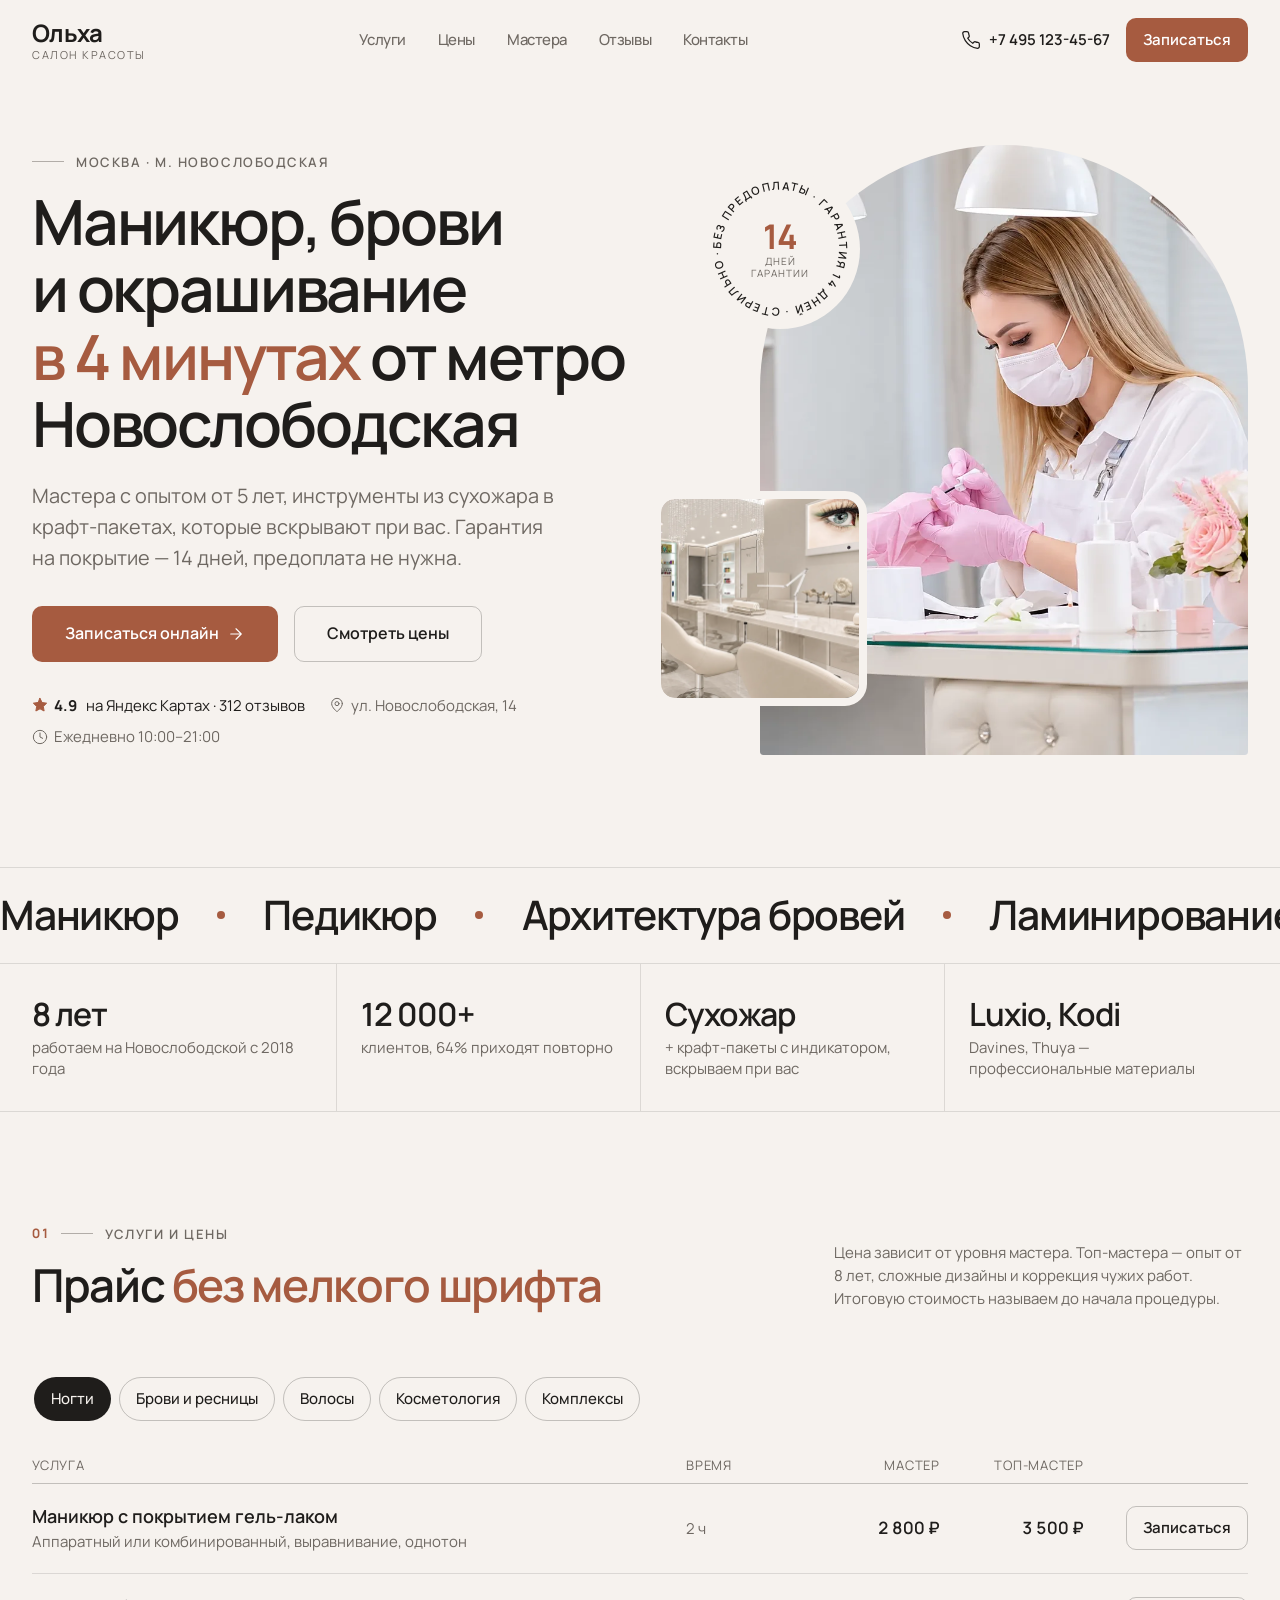
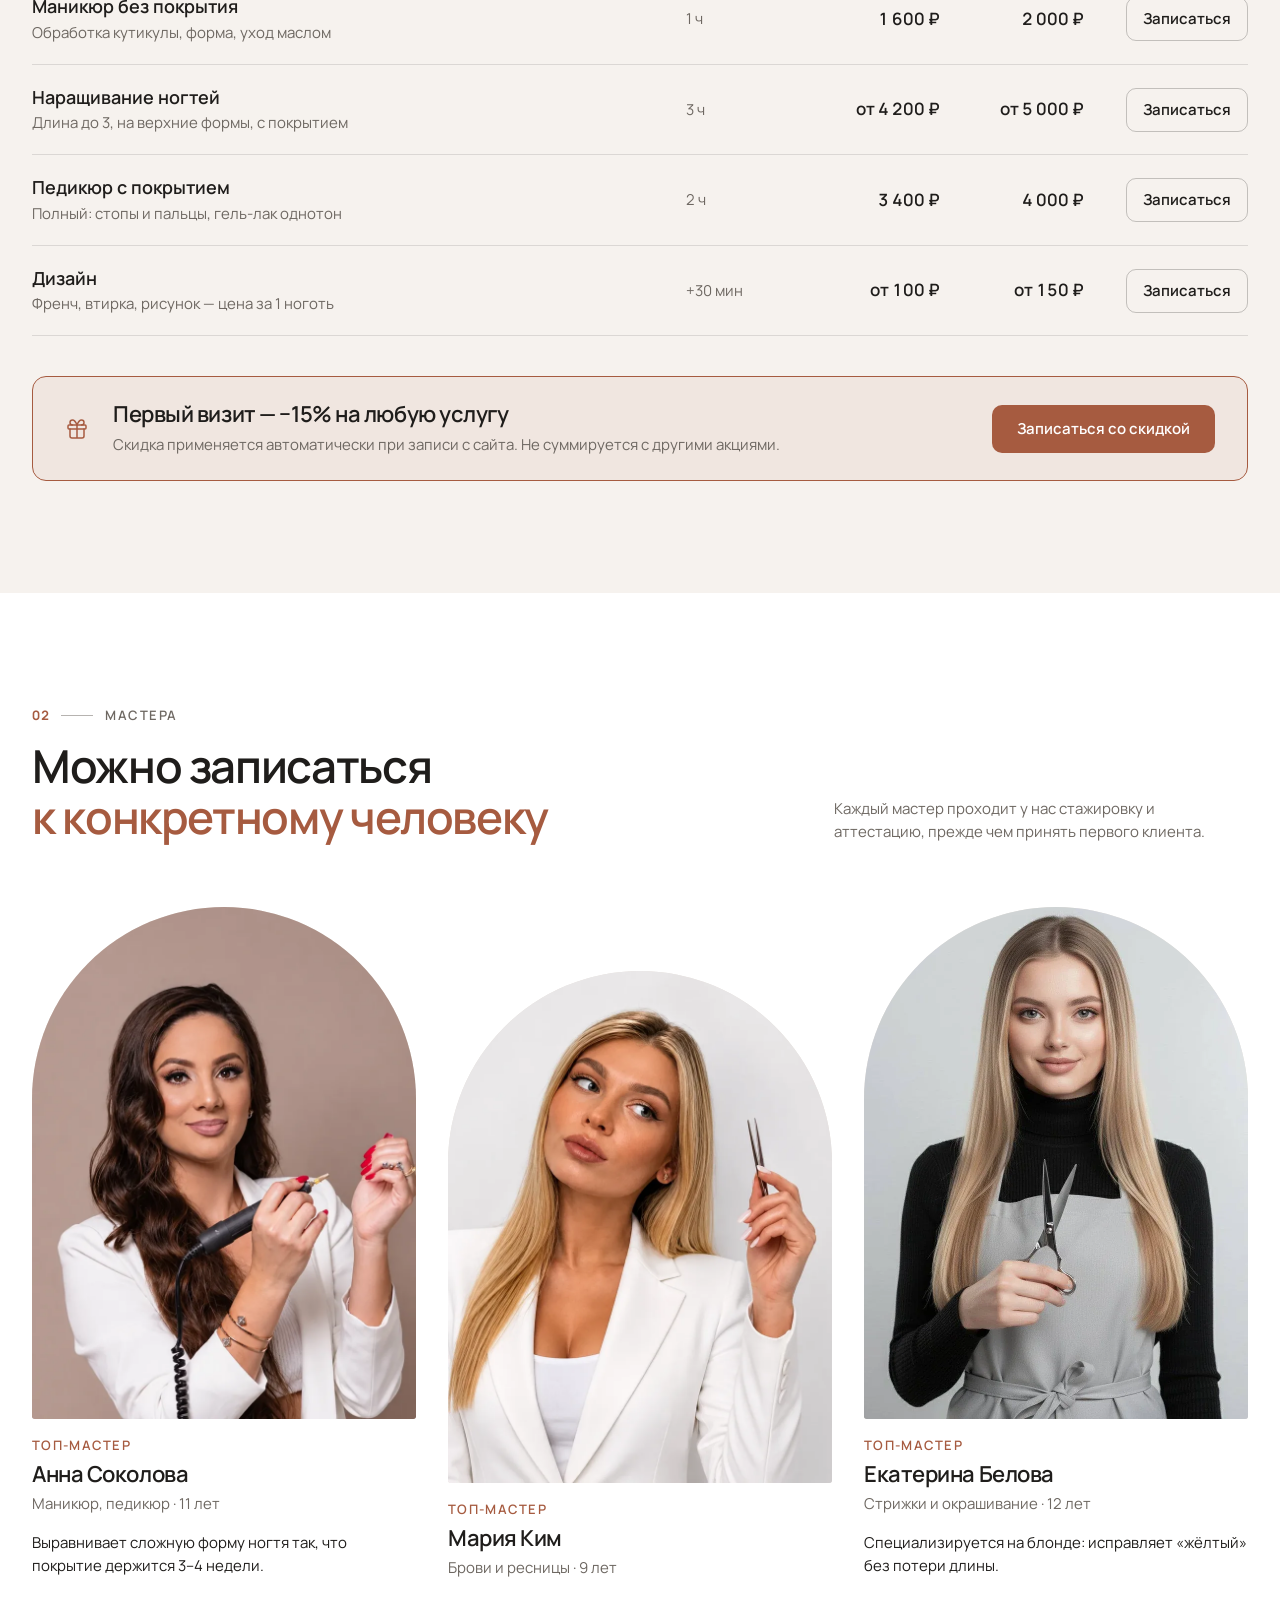
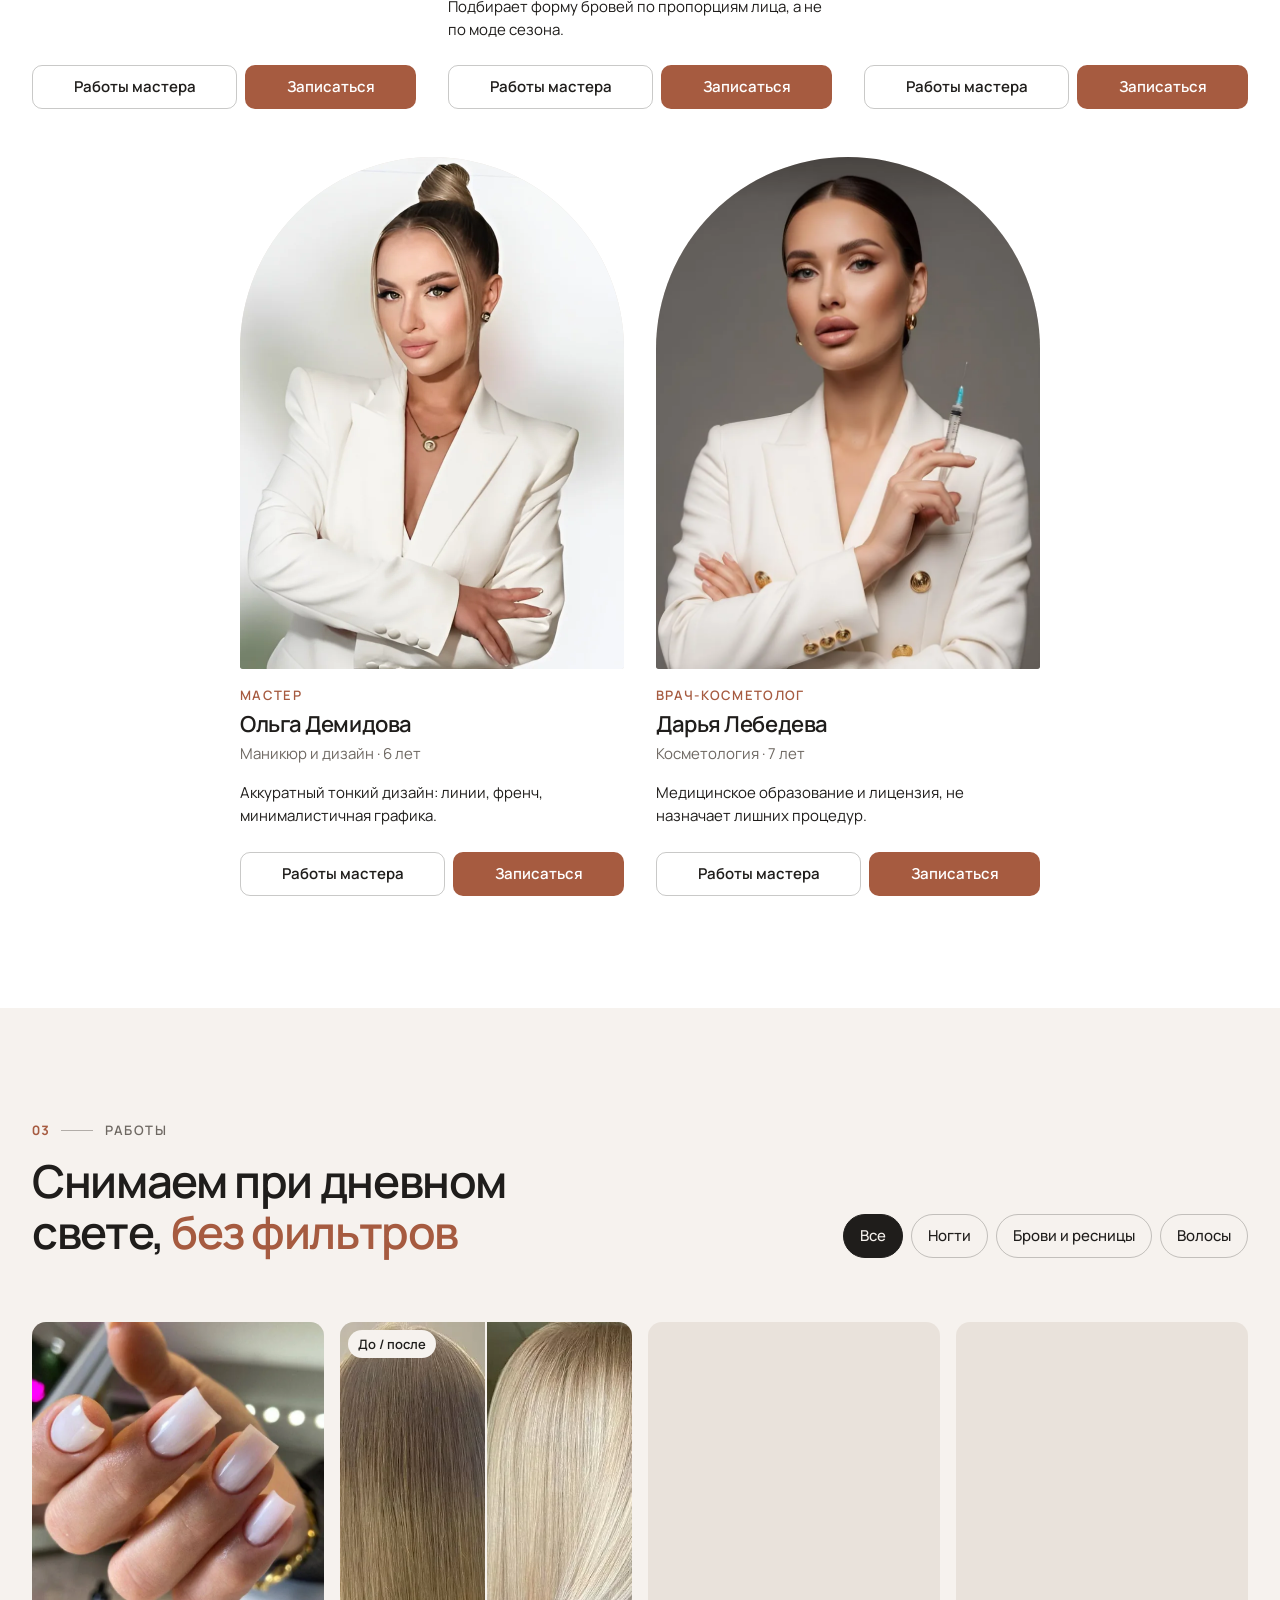
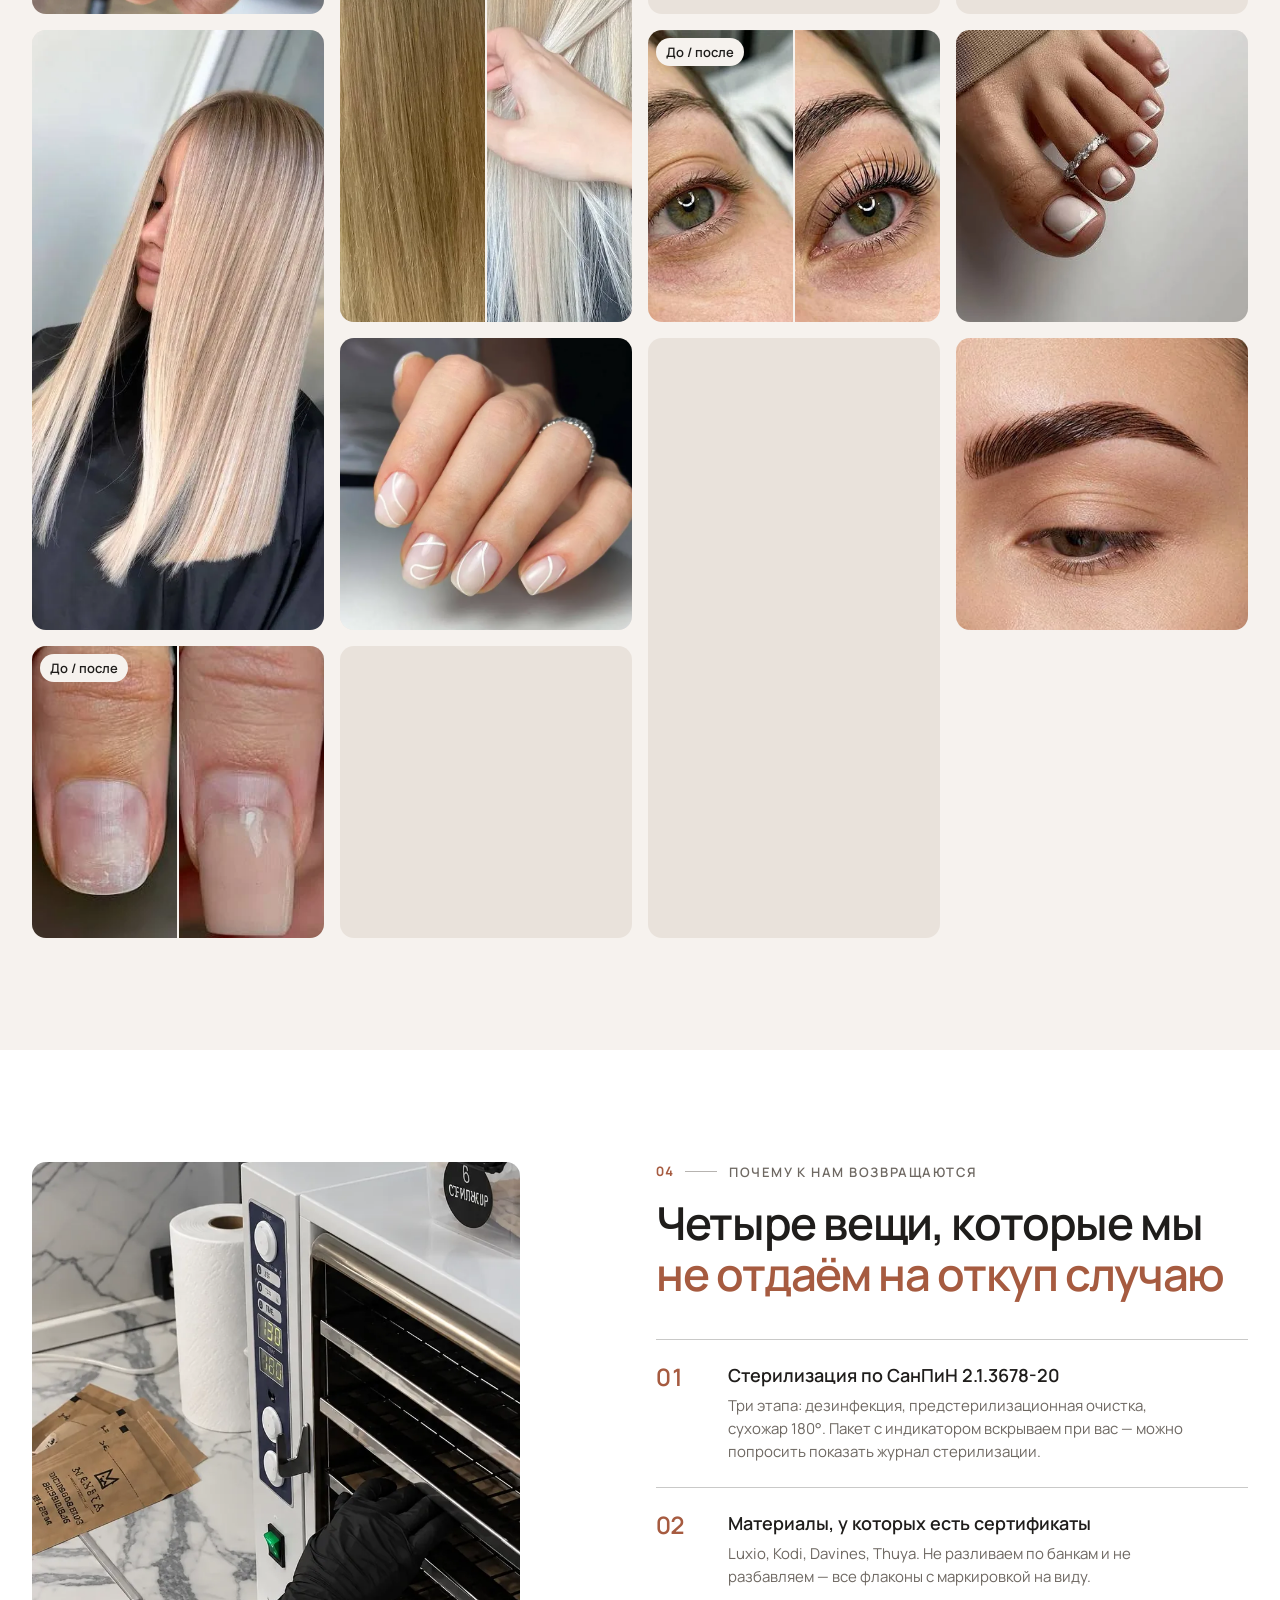
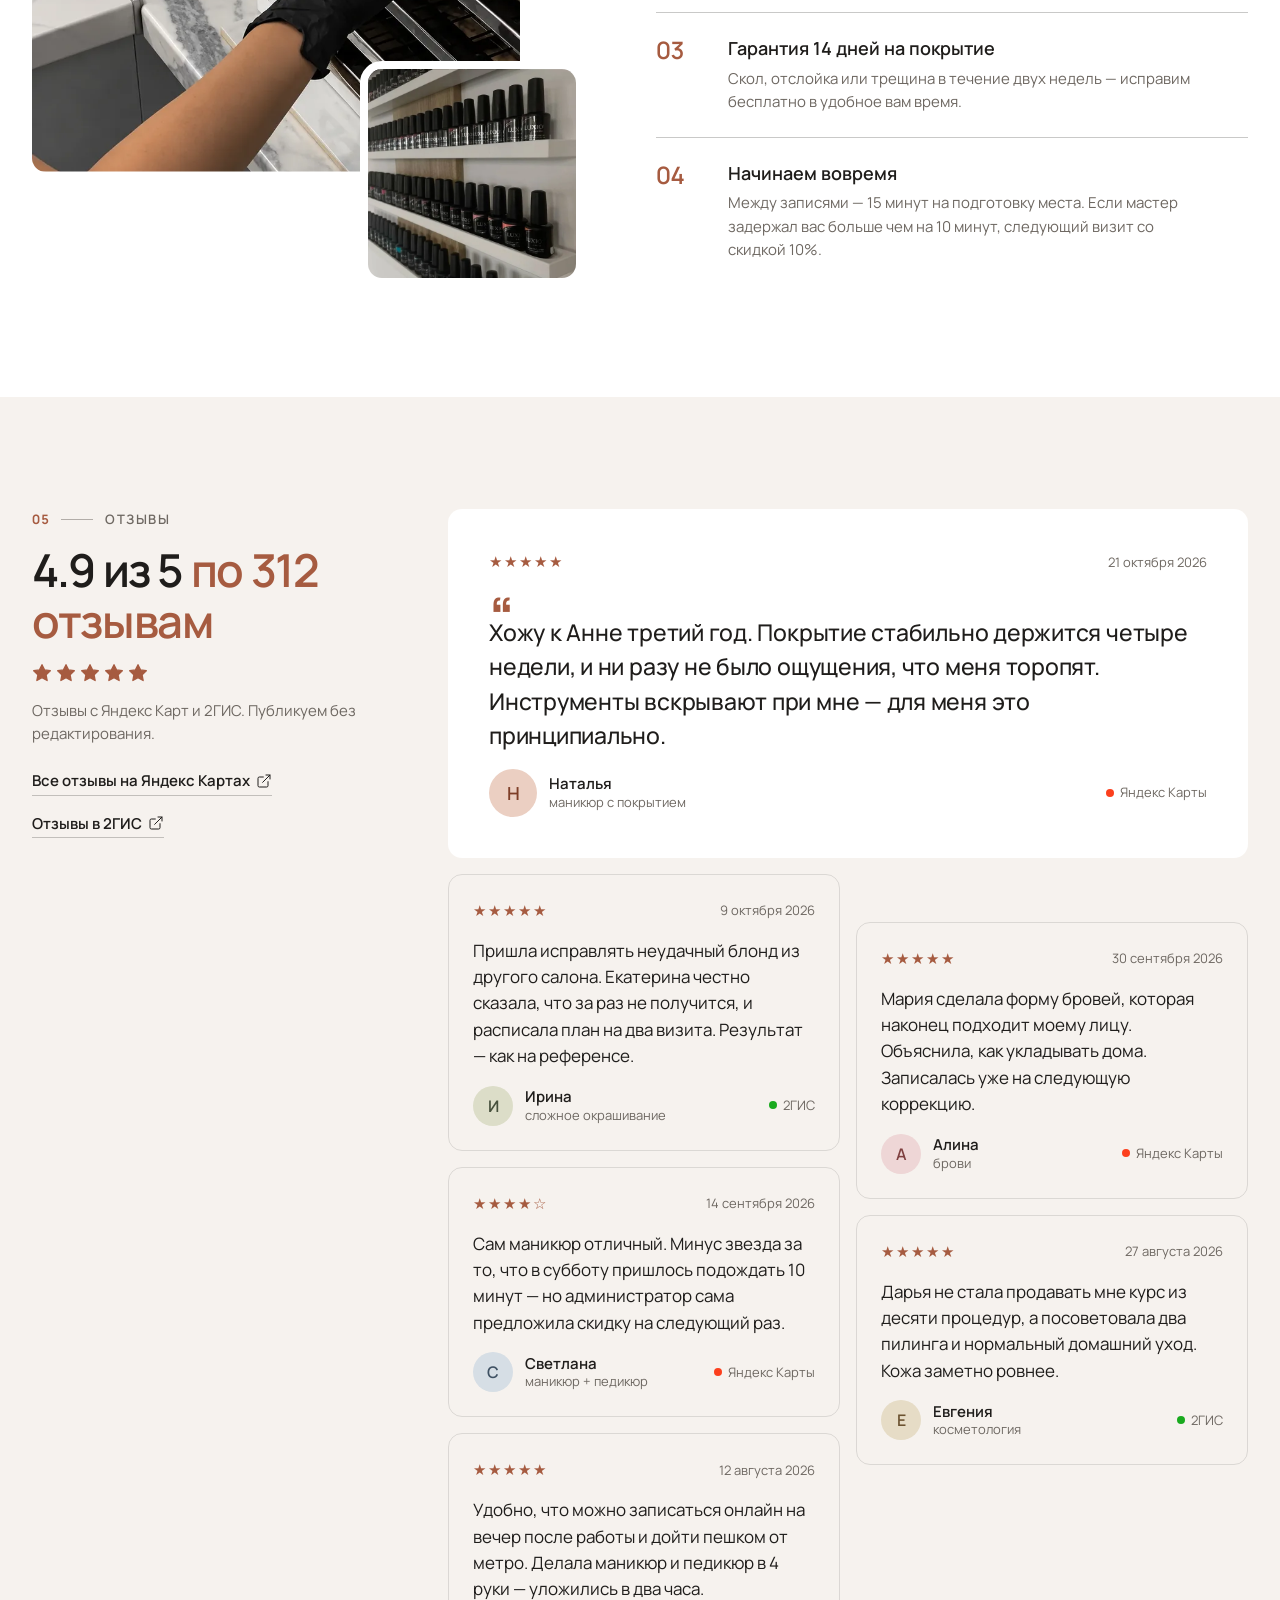
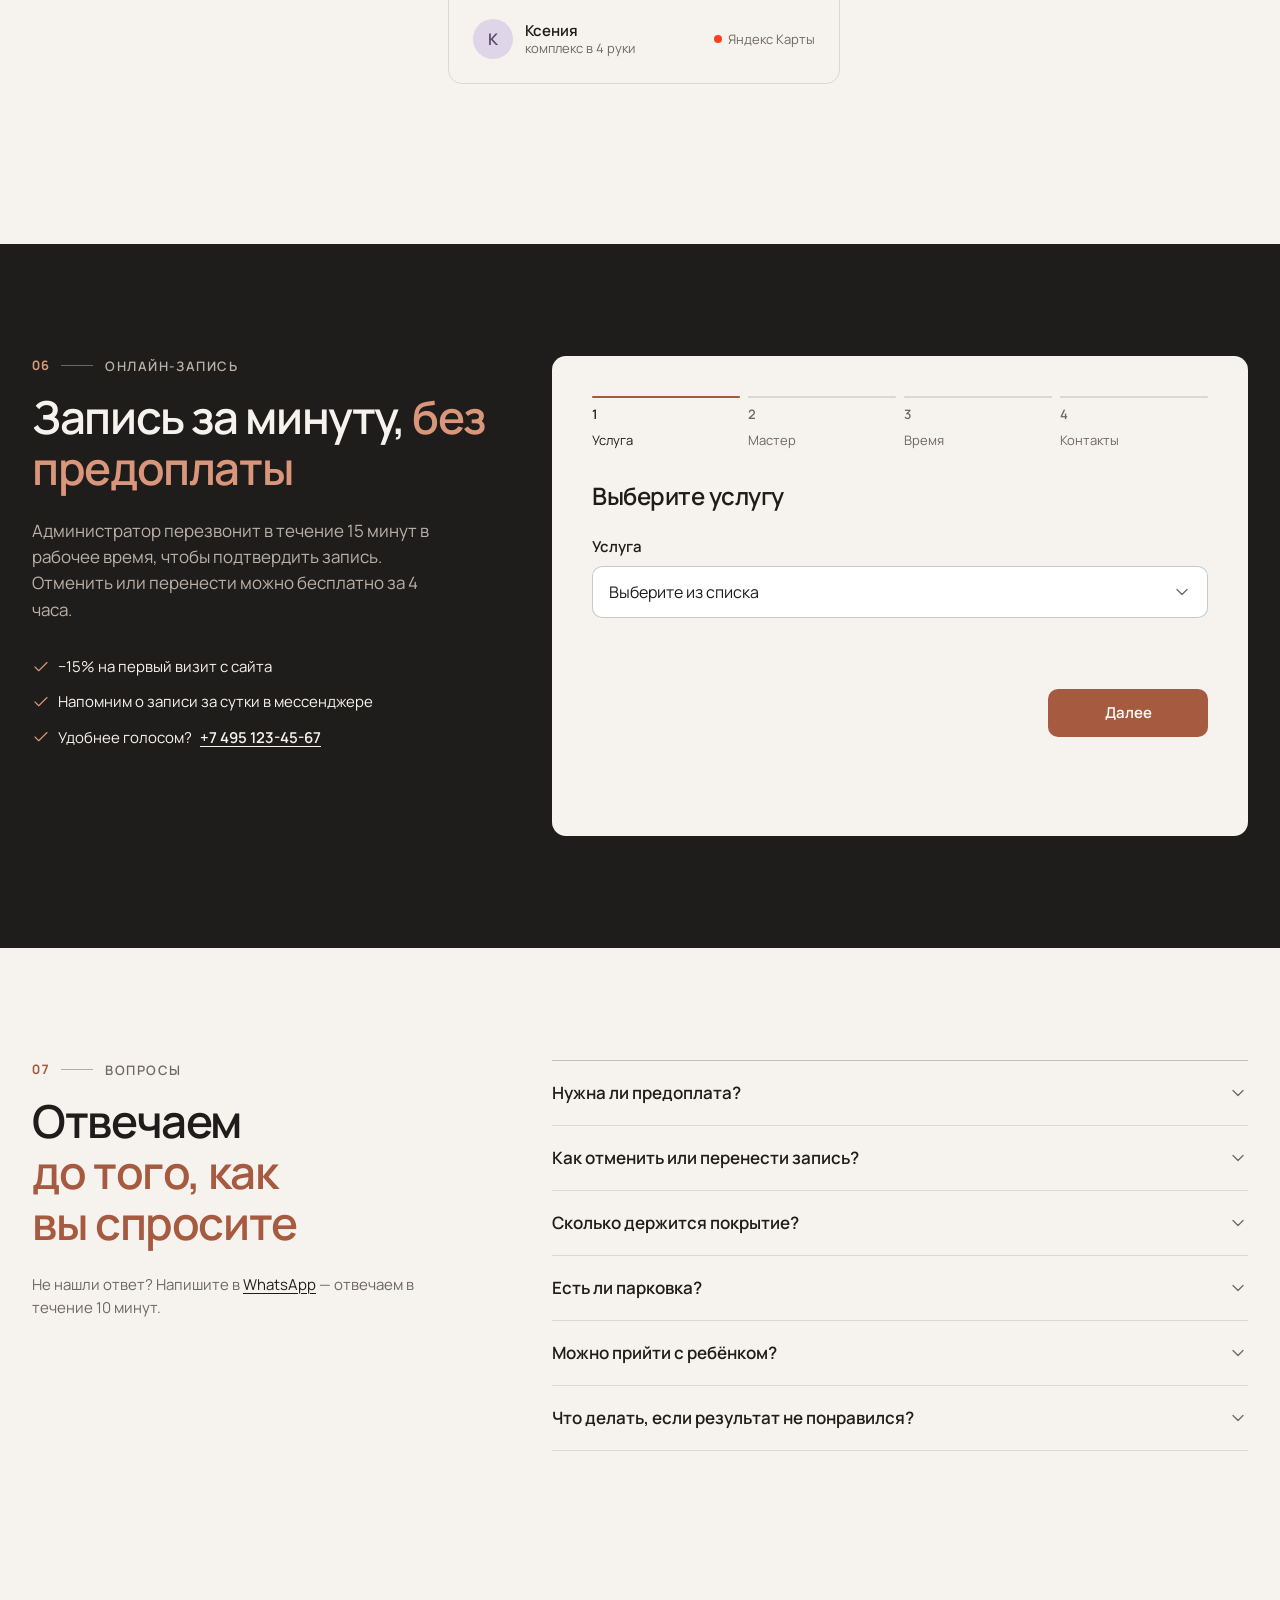
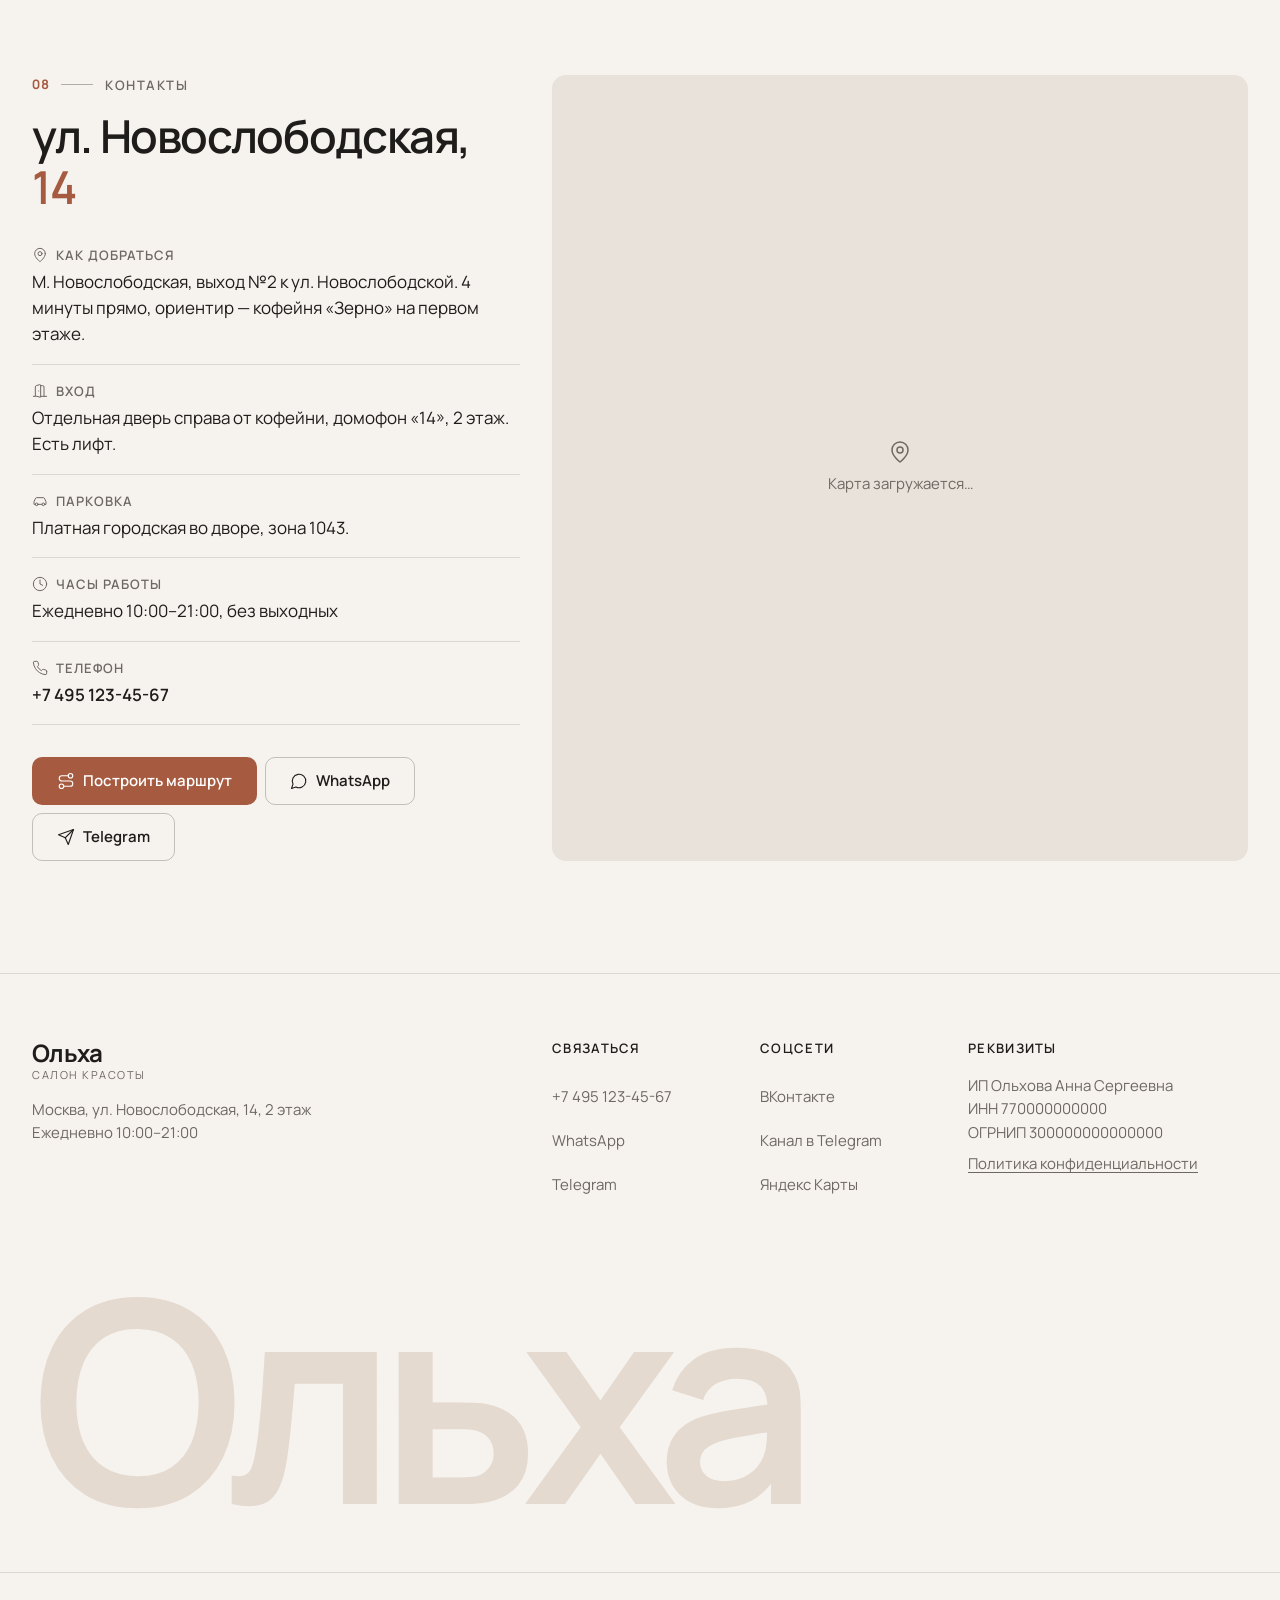
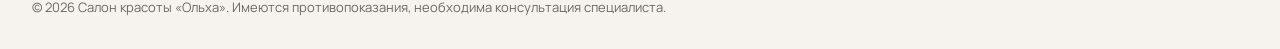
==== index.html @ e06d8a9e "Add files via upload" ====
<!doctype html>
<html lang="ru">
<head>
  <meta charset="utf-8">
  <meta name="viewport" content="width=device-width, initial-scale=1, viewport-fit=cover">
  <title>Салон красоты «Ольха» в Москве у м. Новослободская — маникюр, брови, окрашивание</title>
  <meta name="description" content="Маникюр, педикюр, брови, ресницы и окрашивание у м. Новослободская. Стерилизация сухожаром, мастера с опытом от 5 лет, гарантия на покрытие 14 дней. Онлайн-запись без предоплаты.">
  <link rel="canonical" href="https://olha-salon.ru/">
  <meta name="theme-color" content="#F6F2EE">

  <!-- Open Graph -->
  <meta property="og:type" content="website">
  <meta property="og:locale" content="ru_RU">
  <meta property="og:site_name" content="Салон красоты «Ольха»">
  <meta property="og:title" content="Салон «Ольха» — маникюр, брови и окрашивание у м. Новослободская">
  <meta property="og:description" content="Мастера с опытом от 5 лет, стерилизация сухожаром, гарантия 14 дней. Запись онлайн без предоплаты.">
  <meta property="og:url" content="https://olha-salon.ru/">
  <meta property="og:image" content="https://olha-salon.ru/img/og-cover.jpg">
  <meta property="og:image:width" content="1200">
  <meta property="og:image:height" content="630">
  <meta name="twitter:card" content="summary_large_image">

  <script>document.documentElement.classList.add('js')</script>
  <link rel="icon" href="favicon.svg" type="image/svg+xml">

  <!-- Шрифты: для PageSpeed 90+ лучше скачать woff2 и подключить локально (см. README) -->
  <link rel="preconnect" href="https://fonts.googleapis.com">
  <link rel="preconnect" href="https://fonts.gstatic.com" crossorigin>
  <link rel="stylesheet" href="https://fonts.googleapis.com/css2?family=Manrope:wght@400;500;600;700&display=swap">

  <link rel="stylesheet" href="styles.css?v=6">

  <script type="application/ld+json">
  {
    "@context": "https://schema.org",
    "@type": "BeautySalon",
    "name": "Салон красоты «Ольха»",
    "url": "https://olha-salon.ru/",
    "image": "https://olha-salon.ru/img/og-cover.jpg",
    "telephone": "+7 495 123-45-67",
    "priceRange": "₽₽",
    "address": {
      "@type": "PostalAddress",
      "streetAddress": "ул. Новослободская, 14, 2 этаж",
      "addressLocality": "Москва",
      "postalCode": "127055",
      "addressCountry": "RU"
    },
    "geo": { "@type": "GeoCoordinates", "latitude": 55.7858, "longitude": 37.5995 },
    "openingHoursSpecification": [
      { "@type": "OpeningHoursSpecification", "dayOfWeek": ["Monday","Tuesday","Wednesday","Thursday","Friday","Saturday","Sunday"], "opens": "10:00", "closes": "21:00" }
    ],
    "aggregateRating": { "@type": "AggregateRating", "ratingValue": "4.9", "reviewCount": "312", "bestRating": "5" },
    "sameAs": [
      "https://yandex.ru/maps/org/olha/0000000000/",
      "https://2gis.ru/moscow/firm/0000000000",
      "https://vk.com/olha_salon",
      "https://t.me/olha_salon"
    ]
  }
  </script>

  <!-- Яндекс Метрика: вставьте счётчик и укажите его номер в script.js (CONFIG.metrikaId)
  <script>(function(m,e,t,r,i,k,a){m[i]=m[i]||function(){(m[i].a=m[i].a||[]).push(arguments)};m[i].l=1*new Date();k=e.createElement(t),a=e.getElementsByTagName(t)[0],k.async=1,k.src=r,a.parentNode.insertBefore(k,a)})(window,document,"script","https://mc.yandex.ru/metrika/tag.js","ym");ym(00000000,"init",{clickmap:true,trackLinks:true,accurateTrackBounce:true,webvisor:true});</script>
  -->
</head>

<body>
  <!-- ========== Иконки (Lucide, stroke 1.5) ========== -->
  <svg width="0" height="0" style="position:absolute" aria-hidden="true">
    <defs>
      <symbol id="i-phone" viewBox="0 0 24 24"><path d="M22 16.92v3a2 2 0 0 1-2.18 2 19.8 19.8 0 0 1-8.63-3.07 19.5 19.5 0 0 1-6-6A19.8 19.8 0 0 1 2.12 4.18 2 2 0 0 1 4.11 2h3a2 2 0 0 1 2 1.72c.13.96.36 1.9.7 2.81a2 2 0 0 1-.45 2.11L8.09 9.91a16 16 0 0 0 6 6l1.27-1.27a2 2 0 0 1 2.11-.45c.91.34 1.85.57 2.81.7A2 2 0 0 1 22 16.92z"/></symbol>
      <symbol id="i-message" viewBox="0 0 24 24"><path d="M7.9 20A9 9 0 1 0 4 16.1L2 22z"/></symbol>
      <symbol id="i-send" viewBox="0 0 24 24"><path d="m22 2-7 20-4-9-9-4z"/><path d="M22 2 11 13"/></symbol>
      <symbol id="i-calendar" viewBox="0 0 24 24"><rect x="3" y="4" width="18" height="18" rx="2"/><path d="M16 2v4M8 2v4M3 10h18"/></symbol>
      <symbol id="i-clock" viewBox="0 0 24 24"><circle cx="12" cy="12" r="10"/><path d="M12 6v6l4 2"/></symbol>
      <symbol id="i-pin" viewBox="0 0 24 24"><path d="M20 10c0 6-8 12-8 12s-8-6-8-12a8 8 0 0 1 16 0z"/><circle cx="12" cy="10" r="3"/></symbol>
      <symbol id="i-star" viewBox="0 0 24 24"><path d="m12 2 3.09 6.26L22 9.27l-5 4.87 1.18 6.88L12 17.77l-6.18 3.25L7 14.14 2 9.27l6.91-1.01z"/></symbol>
      <symbol id="i-check" viewBox="0 0 24 24"><path d="M20 6 9 17l-5-5"/></symbol>
      <symbol id="i-x" viewBox="0 0 24 24"><path d="M18 6 6 18M6 6l12 12"/></symbol>
      <symbol id="i-menu" viewBox="0 0 24 24"><path d="M4 7h16M4 12h16M4 17h16"/></symbol>
      <symbol id="i-chevron-down" viewBox="0 0 24 24"><path d="m6 9 6 6 6-6"/></symbol>
      <symbol id="i-chevron-left" viewBox="0 0 24 24"><path d="m15 18-6-6 6-6"/></symbol>
      <symbol id="i-chevron-right" viewBox="0 0 24 24"><path d="m9 18 6-6-6-6"/></symbol>
      <symbol id="i-arrow-right" viewBox="0 0 24 24"><path d="M5 12h14M12 5l7 7-7 7"/></symbol>
      <symbol id="i-shield" viewBox="0 0 24 24"><path d="M12 22s8-4 8-10V5l-8-3-8 3v7c0 6 8 10 8 10z"/><path d="m9 12 2 2 4-4"/></symbol>
      <symbol id="i-award" viewBox="0 0 24 24"><circle cx="12" cy="8" r="6"/><path d="M15.48 12.89 17 22l-5-3-5 3 1.52-9.11"/></symbol>
      <symbol id="i-users" viewBox="0 0 24 24"><path d="M16 21v-2a4 4 0 0 0-4-4H6a4 4 0 0 0-4 4v2"/><circle cx="9" cy="7" r="4"/><path d="M22 21v-2a4 4 0 0 0-3-3.87M16 3.13a4 4 0 0 1 0 7.75"/></symbol>
      <symbol id="i-flask" viewBox="0 0 24 24"><path d="M9 3h6M10 3v7.4L4.6 19.2A1.2 1.2 0 0 0 5.6 21h12.8a1.2 1.2 0 0 0 1-1.8L14 10.4V3"/><path d="M7 15h10"/></symbol>
      <symbol id="i-car" viewBox="0 0 24 24"><path d="M19 17h2v-4l-2.4-5.2A2 2 0 0 0 16.8 7H7.2a2 2 0 0 0-1.8.8L3 13v4h2"/><circle cx="7" cy="17" r="2"/><circle cx="17" cy="17" r="2"/><path d="M9 17h6"/></symbol>
      <symbol id="i-door" viewBox="0 0 24 24"><path d="M13 4h3a2 2 0 0 1 2 2v14M2 20h3M13 20h9"/><path d="M10 12v.01"/><path d="M13 4.56v16.16a.6.6 0 0 1-.78.57L5 19.4V5.85a2 2 0 0 1 1.46-1.92l5.04-1.44A1.2 1.2 0 0 1 13 3.65z"/></symbol>
      <symbol id="i-gift" viewBox="0 0 24 24"><rect x="3" y="8" width="18" height="4" rx="1"/><path d="M12 8v13M19 12v7a2 2 0 0 1-2 2H7a2 2 0 0 1-2-2v-7"/><path d="M7.5 8a2.5 2.5 0 0 1 0-5C10 3 12 8 12 8s2-5 4.5-5a2.5 2.5 0 0 1 0 5"/></symbol>
      <symbol id="i-image" viewBox="0 0 24 24"><rect x="3" y="3" width="18" height="18" rx="2"/><circle cx="9" cy="9" r="2"/><path d="m21 15-3.09-3.09a2 2 0 0 0-2.82 0L6 21"/></symbol>
      <symbol id="i-external" viewBox="0 0 24 24"><path d="M15 3h6v6M10 14 21 3M18 13v6a2 2 0 0 1-2 2H5a2 2 0 0 1-2-2V8a2 2 0 0 1 2-2h6"/></symbol>
      <symbol id="i-route" viewBox="0 0 24 24"><circle cx="6" cy="19" r="3"/><path d="M9 19h8.5a3.5 3.5 0 0 0 0-7h-11a3.5 3.5 0 0 1 0-7H15"/><circle cx="18" cy="5" r="3"/></symbol>
      <symbol id="i-vk" viewBox="0 0 24 24"><path d="M3 7c.2 5.6 3.4 10 8.9 10h.4v-3.2c2 .2 3.4 1.7 4 3.2H19c-.8-2.6-2.8-4-4-4.6 1.2-.7 3-2.5 3.4-5.4h-2.5c-.5 2-2 3.6-3.6 3.8V7H9.9v6.9C8.3 13.5 6.6 11.8 6.5 7z"/></symbol>
    </defs>
  </svg>

  <a class="skip-link" href="#main">Перейти к содержимому</a>

  <!-- ========== 1. Шапка ========== -->
  <header class="header" id="header">
    <div class="container header__inner">
      <a class="logo" href="#top" aria-label="Ольха — на главную">
        <span class="logo__mark">Ольха</span>
        <span class="logo__sub">салон красоты</span>
      </a>

      <nav class="nav" id="nav" aria-label="Основная навигация">
        <ul class="nav__list">
          <li><a class="nav__link" href="#services">Услуги</a></li>
          <li><a class="nav__link" href="#prices">Цены</a></li>
          <li><a class="nav__link" href="#masters">Мастера</a></li>
          <li><a class="nav__link" href="#reviews">Отзывы</a></li>
          <li><a class="nav__link" href="#contacts">Контакты</a></li>
        </ul>
        <div class="nav__mobile-extra">
          <a class="nav__phone" href="tel:+74951234567" data-goal="click_phone">+7 495 123-45-67</a>
          <p class="nav__meta">Ежедневно 10:00–21:00 · ул. Новослободская, 14</p>
        </div>
      </nav>

      <div class="header__actions">
        <a class="header__phone" href="tel:+74951234567" data-goal="click_phone">
          <svg class="icon" aria-hidden="true"><use href="#i-phone"/></svg>
          <span>+7 495 123-45-67</span>
        </a>
        <a class="btn btn--primary btn--sm header__cta" href="#booking" data-book data-goal="click_book">Записаться</a>
        <button class="burger" type="button" aria-label="Открыть меню" aria-expanded="false" aria-controls="nav">
          <svg class="icon icon--lg burger__open" aria-hidden="true"><use href="#i-menu"/></svg>
          <svg class="icon icon--lg burger__close" aria-hidden="true"><use href="#i-x"/></svg>
        </button>
      </div>
    </div>
    <span class="header__progress" aria-hidden="true"></span>
  </header>

  <main id="main">
    <!-- ========== 2. Первый экран ========== -->
    <section class="hero" id="top" aria-labelledby="hero-title">
      <div class="container hero__grid">
        <div class="hero__content">
          <p class="eyebrow hero-in" style="--d:.05s"><span class="eyebrow__line" aria-hidden="true"></span>Москва · м. Новослободская</p>
          <h1 class="hero__title" id="hero-title" data-split>Маникюр, брови и&nbsp;окрашивание <em>в&nbsp;4&nbsp;минутах</em> от&nbsp;метро Новослободская</h1>
          <p class="hero__lead hero-in" style="--d:.5s">Мастера с опытом от 5 лет, инструменты из сухожара в крафт-пакетах, которые вскрывают при вас. Гарантия на покрытие — 14 дней, предоплата не нужна.</p>
          <div class="hero__actions hero-in" style="--d:.6s">
            <a class="btn btn--primary btn--lg" href="#booking" data-book data-goal="click_book">
              Записаться онлайн
              <svg class="icon" aria-hidden="true"><use href="#i-arrow-right"/></svg>
            </a>
            <a class="btn btn--ghost btn--lg" href="#prices">Смотреть цены</a>
          </div>
          <ul class="hero__trust hero-in" style="--d:.7s">
            <li>
              <a href="https://yandex.ru/maps/org/olha/0000000000/reviews/" target="_blank" rel="noopener" class="hero__rating">
                <svg class="icon icon--star" aria-hidden="true"><use href="#i-star"/></svg>
                <strong>4.9</strong>&nbsp;на Яндекс Картах · 312 отзывов
              </a>
            </li>
            <li><svg class="icon" aria-hidden="true"><use href="#i-pin"/></svg>ул. Новослободская, 14</li>
            <li><svg class="icon" aria-hidden="true"><use href="#i-clock"/></svg>Ежедневно 10:00–21:00</li>
          </ul>
        </div>

        <div class="hero__media">
          <div class="hero__photo">
            <img class="hero__img" src="img/hero.webp" width="819" height="1024" alt="Мастер маникюра в маске и перчатках делает маникюр клиентке в салоне «Ольха»" fetchpriority="high" decoding="async">
          </div>
          <div class="hero__photo-sm" data-parallax="-0.06">
            <img class="hero__img-sm" src="img/interior.webp" width="800" height="800" alt="Зал салона: светлые кресла и маникюрные столы с лампами" decoding="async">
          </div>
          <div class="ring" data-parallax="0.05" aria-hidden="true">
            <svg class="ring__text" viewBox="0 0 200 200">
              <defs><path id="ring-path" d="M100,100 m-80,0 a80,80 0 1,1 160,0 a80,80 0 1,1 -160,0"/></defs>
              <text><textPath href="#ring-path" textLength="500">без предоплаты · гарантия 14 дней · стерильно ·</textPath></text>
            </svg>
            <span class="ring__center"><b>14</b>дней гарантии</span>
          </div>
        </div>
      </div>
    </section>

    <div class="marquee" aria-hidden="true">
      <div class="marquee__track">
        <div class="marquee__group"><span>Маникюр</span><i></i><span>Педикюр</span><i></i><span>Архитектура бровей</span><i></i><span>Ламинирование ресниц</span><i></i><span>Окрашивание</span><i></i><span>Airtouch</span><i></i><span>Уход Davines</span><i></i><span>Чистка лица</span><i></i></div>
        <div class="marquee__group"><span>Маникюр</span><i></i><span>Педикюр</span><i></i><span>Архитектура бровей</span><i></i><span>Ламинирование ресниц</span><i></i><span>Окрашивание</span><i></i><span>Airtouch</span><i></i><span>Уход Davines</span><i></i><span>Чистка лица</span><i></i></div>
      </div>
    </div>

    <!-- ========== 3. Полоса доверия ========== -->
    <section class="facts" aria-label="Коротко о салоне">
      <div class="container">
        <ul class="facts__list">
          <li class="facts__item reveal">
            <span class="facts__num"><span data-count="8">8</span> лет</span>
            <span class="facts__text">работаем на Новослободской с 2018 года</span>
          </li>
          <li class="facts__item reveal">
            <span class="facts__num"><span data-count="12000">12 000</span>+</span>
            <span class="facts__text">клиентов, 64% приходят повторно</span>
          </li>
          <li class="facts__item reveal">
            <span class="facts__num">Сухожар</span>
            <span class="facts__text">+ крафт-пакеты с индикатором, вскрываем при вас</span>
          </li>
          <li class="facts__item reveal">
            <span class="facts__num">Luxio, Kodi</span>
            <span class="facts__text">Davines, Thuya — профессиональные материалы</span>
          </li>
        </ul>
      </div>
    </section>

    <!-- ========== 4. Услуги и цены ========== -->
    <section class="section prices" id="services" aria-labelledby="prices-title">
      <div class="container">
        <div class="section__head section__head--split">
          <div>
            <p class="eyebrow"><span class="eyebrow__num">01</span><span class="eyebrow__line" aria-hidden="true"></span>Услуги и цены</p>
            <h2 class="section__title" id="prices-title" data-split>Прайс <em>без мелкого шрифта</em></h2>
          </div>
          <p class="section__note">Цена зависит от уровня мастера. Топ-мастера — опыт от 8 лет, сложные дизайны и коррекция чужих работ. Итоговую стоимость называем до начала процедуры.</p>
        </div>

        <span id="prices" class="anchor-alias" aria-hidden="true"></span>
        <div class="tabs" data-tabs>
          <div class="tabs__list" role="tablist" aria-label="Категории услуг">
            <span class="tabs__indicator" aria-hidden="true"></span>
            <button class="tabs__tab" role="tab" id="tab-nails" aria-controls="panel-nails" aria-selected="true">Ногти</button>
            <button class="tabs__tab" role="tab" id="tab-brows" aria-controls="panel-brows" aria-selected="false" tabindex="-1">Брови и ресницы</button>
            <button class="tabs__tab" role="tab" id="tab-hair" aria-controls="panel-hair" aria-selected="false" tabindex="-1">Волосы</button>
            <button class="tabs__tab" role="tab" id="tab-cosmo" aria-controls="panel-cosmo" aria-selected="false" tabindex="-1">Косметология</button>
            <button class="tabs__tab" role="tab" id="tab-combo" aria-controls="panel-combo" aria-selected="false" tabindex="-1">Комплексы</button>
          </div>

          <div class="price-head" aria-hidden="true">
            <span>Услуга</span><span>Время</span><span>Мастер</span><span>Топ-мастер</span><span></span>
          </div>

          <!-- Каждая строка — источник данных для формы записи (data-service, data-category, data-duration, data-price) -->
          <div class="tabs__panel" role="tabpanel" id="panel-nails" aria-labelledby="tab-nails" tabindex="0" data-category="nails">
            <ul class="price-list">
              <li class="price-row" data-service="Маникюр с покрытием гель-лаком" data-duration="120" data-price="2800">
                <div class="price-row__name"><h3>Маникюр с покрытием гель-лаком</h3><p>Аппаратный или комбинированный, выравнивание, однотон</p></div>
                <span class="price-row__time">2 ч</span>
                <span class="price-row__price" data-level="Мастер">2 800 ₽</span>
                <span class="price-row__price" data-level="Топ-мастер">3 500 ₽</span>
                <button class="btn btn--outline btn--sm price-row__btn" type="button" data-book-service data-goal="click_book">Записаться</button>
              </li>
              <li class="price-row" data-service="Маникюр без покрытия" data-duration="60" data-price="1600">
                <div class="price-row__name"><h3>Маникюр без покрытия</h3><p>Обработка кутикулы, форма, уход маслом</p></div>
                <span class="price-row__time">1 ч</span>
                <span class="price-row__price" data-level="Мастер">1 600 ₽</span>
                <span class="price-row__price" data-level="Топ-мастер">2 000 ₽</span>
                <button class="btn btn--outline btn--sm price-row__btn" type="button" data-book-service data-goal="click_book">Записаться</button>
              </li>
              <li class="price-row" data-service="Наращивание ногтей" data-duration="180" data-price="4200">
                <div class="price-row__name"><h3>Наращивание ногтей</h3><p>Длина до 3, на верхние формы, с покрытием</p></div>
                <span class="price-row__time">3 ч</span>
                <span class="price-row__price" data-level="Мастер">от 4 200 ₽</span>
                <span class="price-row__price" data-level="Топ-мастер">от 5 000 ₽</span>
                <button class="btn btn--outline btn--sm price-row__btn" type="button" data-book-service data-goal="click_book">Записаться</button>
              </li>
              <li class="price-row" data-service="Педикюр с покрытием" data-duration="120" data-price="3400">
                <div class="price-row__name"><h3>Педикюр с покрытием</h3><p>Полный: стопы и пальцы, гель-лак однотон</p></div>
                <span class="price-row__time">2 ч</span>
                <span class="price-row__price" data-level="Мастер">3 400 ₽</span>
                <span class="price-row__price" data-level="Топ-мастер">4 000 ₽</span>
                <button class="btn btn--outline btn--sm price-row__btn" type="button" data-book-service data-goal="click_book">Записаться</button>
              </li>
              <li class="price-row" data-service="Дизайн ногтей" data-duration="30" data-price="100">
                <div class="price-row__name"><h3>Дизайн</h3><p>Френч, втирка, рисунок — цена за 1 ноготь</p></div>
                <span class="price-row__time">+30 мин</span>
                <span class="price-row__price" data-level="Мастер">от 100 ₽</span>
                <span class="price-row__price" data-level="Топ-мастер">от 150 ₽</span>
                <button class="btn btn--outline btn--sm price-row__btn" type="button" data-book-service data-goal="click_book">Записаться</button>
              </li>
            </ul>
          </div>

          <div class="tabs__panel" role="tabpanel" id="panel-brows" aria-labelledby="tab-brows" tabindex="0" data-category="brows" hidden>
            <ul class="price-list">
              <li class="price-row" data-service="Архитектура бровей с окрашиванием" data-duration="60" data-price="2200">
                <div class="price-row__name"><h3>Архитектура бровей с окрашиванием</h3><p>Форма под черты лица, краска или хна</p></div>
                <span class="price-row__time">1 ч</span>
                <span class="price-row__price" data-level="Мастер">2 200 ₽</span>
                <span class="price-row__price" data-level="Топ-мастер">2 700 ₽</span>
                <button class="btn btn--outline btn--sm price-row__btn" type="button" data-book-service data-goal="click_book">Записаться</button>
              </li>
              <li class="price-row" data-service="Долговременная укладка бровей" data-duration="75" data-price="3000">
                <div class="price-row__name"><h3>Долговременная укладка бровей</h3><p>Ламинирование, форма и окрашивание, держится 6–8 недель</p></div>
                <span class="price-row__time">1 ч 15 мин</span>
                <span class="price-row__price" data-level="Мастер">3 000 ₽</span>
                <span class="price-row__price" data-level="Топ-мастер">3 600 ₽</span>
                <button class="btn btn--outline btn--sm price-row__btn" type="button" data-book-service data-goal="click_book">Записаться</button>
              </li>
              <li class="price-row" data-service="Ламинирование ресниц" data-duration="90" data-price="2900">
                <div class="price-row__name"><h3>Ламинирование ресниц</h3><p>С окрашиванием и ботоксом, без наращивания</p></div>
                <span class="price-row__time">1 ч 30 мин</span>
                <span class="price-row__price" data-level="Мастер">2 900 ₽</span>
                <span class="price-row__price" data-level="Топ-мастер">3 400 ₽</span>
                <button class="btn btn--outline btn--sm price-row__btn" type="button" data-book-service data-goal="click_book">Записаться</button>
              </li>
              <li class="price-row" data-service="Наращивание ресниц" data-duration="150" data-price="3500">
                <div class="price-row__name"><h3>Наращивание ресниц</h3><p>Классика или 2D, натуральный эффект</p></div>
                <span class="price-row__time">2 ч 30 мин</span>
                <span class="price-row__price" data-level="Мастер">от 3 500 ₽</span>
                <span class="price-row__price" data-level="Топ-мастер">от 4 200 ₽</span>
                <button class="btn btn--outline btn--sm price-row__btn" type="button" data-book-service data-goal="click_book">Записаться</button>
              </li>
            </ul>
          </div>

          <div class="tabs__panel" role="tabpanel" id="panel-hair" aria-labelledby="tab-hair" tabindex="0" data-category="hair" hidden>
            <ul class="price-list">
              <li class="price-row" data-service="Женская стрижка" data-duration="60" data-price="2500">
                <div class="price-row__name"><h3>Женская стрижка</h3><p>Мытьё, стрижка, укладка феном</p></div>
                <span class="price-row__time">1 ч</span>
                <span class="price-row__price" data-level="Мастер">2 500 ₽</span>
                <span class="price-row__price" data-level="Топ-мастер">3 500 ₽</span>
                <button class="btn btn--outline btn--sm price-row__btn" type="button" data-book-service data-goal="click_book">Записаться</button>
              </li>
              <li class="price-row" data-service="Окрашивание в один тон" data-duration="150" data-price="5500">
                <div class="price-row__name"><h3>Окрашивание в один тон</h3><p>Корни или по всей длине, тонирование, уход</p></div>
                <span class="price-row__time">2 ч 30 мин</span>
                <span class="price-row__price" data-level="Мастер">от 5 500 ₽</span>
                <span class="price-row__price" data-level="Топ-мастер">от 7 000 ₽</span>
                <button class="btn btn--outline btn--sm price-row__btn" type="button" data-book-service data-goal="click_book">Записаться</button>
              </li>
              <li class="price-row" data-service="Сложное окрашивание" data-duration="300" data-price="11000">
                <div class="price-row__name"><h3>Сложное окрашивание</h3><p>Airtouch, шатуш, балаяж — цена зависит от длины и густоты</p></div>
                <span class="price-row__time">4–6 ч</span>
                <span class="price-row__price" data-level="Мастер">от 11 000 ₽</span>
                <span class="price-row__price" data-level="Топ-мастер">от 15 000 ₽</span>
                <button class="btn btn--outline btn--sm price-row__btn" type="button" data-book-service data-goal="click_book">Записаться</button>
              </li>
              <li class="price-row" data-service="Уход за волосами" data-duration="60" data-price="3000">
                <div class="price-row__name"><h3>Уход Davines</h3><p>Восстановление по типу волос, укладка</p></div>
                <span class="price-row__time">1 ч</span>
                <span class="price-row__price" data-level="Мастер">3 000 ₽</span>
                <span class="price-row__price" data-level="Топ-мастер">3 000 ₽</span>
                <button class="btn btn--outline btn--sm price-row__btn" type="button" data-book-service data-goal="click_book">Записаться</button>
              </li>
            </ul>
          </div>

          <div class="tabs__panel" role="tabpanel" id="panel-cosmo" aria-labelledby="tab-cosmo" tabindex="0" data-category="cosmo" hidden>
            <ul class="price-list">
              <li class="price-row" data-service="Комбинированная чистка лица" data-duration="90" data-price="4500">
                <div class="price-row__name"><h3>Комбинированная чистка лица</h3><p>Ультразвук + мануальная, маска по типу кожи</p></div>
                <span class="price-row__time">1 ч 30 мин</span>
                <span class="price-row__price" data-level="Мастер">4 500 ₽</span>
                <span class="price-row__price price-row__price--na" data-level="Топ-мастер">—</span>
                <button class="btn btn--outline btn--sm price-row__btn" type="button" data-book-service data-goal="click_book">Записаться</button>
              </li>
              <li class="price-row" data-service="Пилинг" data-duration="45" data-price="3200">
                <div class="price-row__name"><h3>Пилинг</h3><p>Миндальный или PRX-T33, подбор после консультации</p></div>
                <span class="price-row__time">45 мин</span>
                <span class="price-row__price" data-level="Мастер">от 3 200 ₽</span>
                <span class="price-row__price price-row__price--na" data-level="Топ-мастер">—</span>
                <button class="btn btn--outline btn--sm price-row__btn" type="button" data-book-service data-goal="click_book">Записаться</button>
              </li>
              <li class="price-row" data-service="Мезотерапия лица" data-duration="45" data-price="4500">
                <div class="price-row__name"><h3>Мезотерапия лица</h3><p>Витаминные коктейли под задачу кожи, курс 4–6 процедур</p></div>
                <span class="price-row__time">45 мин</span>
                <span class="price-row__price" data-level="Мастер">от 4 500 ₽</span>
                <span class="price-row__price price-row__price--na" data-level="Топ-мастер">—</span>
                <button class="btn btn--outline btn--sm price-row__btn" type="button" data-book-service data-goal="click_book">Записаться</button>
              </li>
              <li class="price-row" data-service="Биоревитализация" data-duration="45" data-price="9000">
                <div class="price-row__name"><h3>Биоревитализация</h3><p>Гиалуроновая кислота для увлажнения и упругости, папулы проходят за 1–2 дня</p></div>
                <span class="price-row__time">45 мин</span>
                <span class="price-row__price" data-level="Мастер">от 9 000 ₽</span>
                <span class="price-row__price price-row__price--na" data-level="Топ-мастер">—</span>
                <button class="btn btn--outline btn--sm price-row__btn" type="button" data-book-service data-goal="click_book">Записаться</button>
              </li>
              <li class="price-row" data-service="Консультация косметолога" data-duration="30" data-price="1000">
                <div class="price-row__name"><h3>Консультация косметолога</h3><p>Разбор кожи и план ухода. Бесплатно при записи на процедуру</p></div>
                <span class="price-row__time">30 мин</span>
                <span class="price-row__price" data-level="Мастер">1 000 ₽</span>
                <span class="price-row__price price-row__price--na" data-level="Топ-мастер">—</span>
                <button class="btn btn--outline btn--sm price-row__btn" type="button" data-book-service data-goal="click_book">Записаться</button>
              </li>
            </ul>
          </div>

          <div class="tabs__panel" role="tabpanel" id="panel-combo" aria-labelledby="tab-combo" tabindex="0" data-category="combo" hidden>
            <ul class="price-list">
              <li class="price-row" data-service="Маникюр + педикюр в 4 руки" data-duration="120" data-price="5600">
                <div class="price-row__name"><h3>Маникюр + педикюр в 4 руки</h3><p>Два мастера одновременно, гель-лак — экономия часа</p></div>
                <span class="price-row__time">2 ч</span>
                <span class="price-row__price" data-level="Мастер">5 600 ₽</span>
                <span class="price-row__price" data-level="Топ-мастер">6 900 ₽</span>
                <button class="btn btn--outline btn--sm price-row__btn" type="button" data-book-service data-goal="click_book">Записаться</button>
              </li>
              <li class="price-row" data-service="Брови + ресницы" data-duration="150" data-price="5200">
                <div class="price-row__name"><h3>Брови + ресницы</h3><p>Долговременная укладка бровей и ламинирование ресниц</p></div>
                <span class="price-row__time">2 ч 30 мин</span>
                <span class="price-row__price" data-level="Мастер">5 200 ₽</span>
                <span class="price-row__price" data-level="Топ-мастер">6 200 ₽</span>
                <button class="btn btn--outline btn--sm price-row__btn" type="button" data-book-service data-goal="click_book">Записаться</button>
              </li>
              <li class="price-row" data-service="Образ к событию" data-duration="120" data-price="6500">
                <div class="price-row__name"><h3>Образ к событию</h3><p>Укладка и вечерний макияж, можно на выезде</p></div>
                <span class="price-row__time">2 ч</span>
                <span class="price-row__price" data-level="Мастер">6 500 ₽</span>
                <span class="price-row__price" data-level="Топ-мастер">8 000 ₽</span>
                <button class="btn btn--outline btn--sm price-row__btn" type="button" data-book-service data-goal="click_book">Записаться</button>
              </li>
            </ul>
          </div>
        </div>

        <aside class="promo reveal" aria-label="Акция для первого визита">
          <svg class="icon icon--lg promo__icon" aria-hidden="true"><use href="#i-gift"/></svg>
          <div class="promo__text">
            <p class="promo__title">Первый визит — −15% на любую услугу</p>
            <p class="promo__desc">Скидка применяется автоматически при записи с сайта. Не суммируется с другими акциями.</p>
          </div>
          <a class="btn btn--primary" href="#booking" data-book data-goal="click_book">Записаться со скидкой</a>
        </aside>
      </div>
    </section>

    <!-- ========== 5. Мастера ========== -->
    <section class="section masters" id="masters" aria-labelledby="masters-title">
      <div class="container">
        <div class="section__head section__head--split">
          <div>
            <p class="eyebrow"><span class="eyebrow__num">02</span><span class="eyebrow__line" aria-hidden="true"></span>Мастера</p>
            <h2 class="section__title" id="masters-title" data-split>Можно записаться <em>к&nbsp;конкретному человеку</em></h2>
          </div>
          <p class="section__note">Каждый мастер проходит у нас стажировку и аттестацию, прежде чем принять первого клиента.</p>
        </div>

        <ul class="masters__list" role="list">
          <!-- data-master — имя для формы, data-categories — какие категории услуг ведёт -->
          <li class="master reveal" data-master="Анна Соколова" data-categories="nails combo" data-level="Топ-мастер">
            <!-- Фото для окна «Работы мастера». Загружаются только при открытии окна -->
            <template class="master__works">
              <img src="img/masters/anna/01.webp" width="640" height="640" alt="Педикюр, бордовый гель-лак — работа Анны Соколовой" loading="lazy" decoding="async">
              <img src="img/masters/anna/02.webp" width="640" height="640" alt="Педикюр, классический френч — работа Анны Соколовой" loading="lazy" decoding="async">
              <img src="img/masters/anna/03.webp" width="640" height="640" alt="Наращивание, нюдовый оттенок, квадратная форма — работа Анны Соколовой" loading="lazy" decoding="async">
              <img src="img/masters/anna/04.webp" width="640" height="640" alt="Маникюр, шоколадный гель-лак, квадратная форма — работа Анны Соколовой" loading="lazy" decoding="async">
              <img src="img/masters/anna/05.webp" width="640" height="640" alt="Педикюр, молочный однотон — работа Анны Соколовой" loading="lazy" decoding="async">
              <img src="img/masters/anna/06.webp" width="640" height="640" alt="Наращивание, форма миндаль, молочный оттенок с объёмным бантиком — работа Анны Соколовой" loading="lazy" decoding="async">
            </template>
            <img class="master__photo master__img reveal-img" src="img/masters/anna.webp" width="780" height="1040" alt="Анна Соколова, топ-мастер маникюра, с аппаратом для маникюра в руках" loading="lazy" decoding="async">
            <div class="master__body">
              <p class="master__level">Топ-мастер</p>
              <h3 class="master__name">Анна Соколова</h3>
              <p class="master__spec">Маникюр, педикюр · 11 лет</p>
              <p class="master__about">Выравнивает сложную форму ногтя так, что покрытие держится 3–4 недели.</p>
              <div class="master__actions">
                <button class="btn btn--outline btn--sm" type="button" data-gallery="anna">Работы мастера</button>
                <button class="btn btn--primary btn--sm" type="button" data-book-master data-goal="click_book">Записаться</button>
              </div>
            </div>
          </li>
          <li class="master reveal" data-master="Мария Ким" data-categories="brows combo" data-level="Топ-мастер">
            <!-- Фото для окна «Работы мастера». Загружаются только при открытии окна -->
            <template class="master__works">
              <img src="img/masters/maria/01.webp" width="640" height="640" alt="Долговременная укладка бровей с окрашиванием — работа Марии Ким" loading="lazy" decoding="async">
              <img src="img/masters/maria/02.webp" width="640" height="640" alt="Ламинирование и окрашивание ресниц — работа Марии Ким" loading="lazy" decoding="async">
              <img src="img/masters/maria/03.webp" width="640" height="640" alt="Укладка бровей и ламинирование ресниц — работа Марии Ким" loading="lazy" decoding="async">
              <img src="img/masters/maria/04.webp" width="640" height="640" alt="Ламинирование ресниц, выраженный изгиб — работа Марии Ким" loading="lazy" decoding="async">
              <img src="img/masters/maria/05.webp" width="640" height="640" alt="Ламинирование ресниц и долговременная укладка бровей — работа Марии Ким" loading="lazy" decoding="async">
              <img src="img/masters/maria/06.webp" width="640" height="640" alt="Комплекс «Брови + ресницы» — работа Марии Ким" loading="lazy" decoding="async">
            </template>
            <img class="master__photo master__img reveal-img" src="img/masters/maria.webp?v=2" width="780" height="1040" alt="Мария Ким, топ-мастер по бровям и ресницам, с пинцетом в руке" loading="lazy" decoding="async">
            <div class="master__body">
              <p class="master__level">Топ-мастер</p>
              <h3 class="master__name">Мария Ким</h3>
              <p class="master__spec">Брови и ресницы · 9 лет</p>
              <p class="master__about">Подбирает форму бровей по пропорциям лица, а не по моде сезона.</p>
              <div class="master__actions">
                <button class="btn btn--outline btn--sm" type="button" data-gallery="maria">Работы мастера</button>
                <button class="btn btn--primary btn--sm" type="button" data-book-master data-goal="click_book">Записаться</button>
              </div>
            </div>
          </li>
          <li class="master reveal" data-master="Екатерина Белова" data-categories="hair combo" data-level="Топ-мастер">
            <!-- Фото для окна «Работы мастера». Загружаются только при открытии окна -->
            <template class="master__works">
              <img src="img/masters/ekaterina/01.webp" width="640" height="640" alt="Окрашивание в шоколадный каштан, гладкая укладка — работа Екатерины Беловой" loading="lazy" decoding="async">
              <img src="img/masters/ekaterina/02.webp" width="640" height="640" alt="Многослойная стрижка с укладкой и мягким мелированием — работа Екатерины Беловой" loading="lazy" decoding="async">
              <img src="img/masters/ekaterina/03.webp" width="640" height="640" alt="Окрашивание airtouch в бежевый блонд — работа Екатерины Беловой" loading="lazy" decoding="async">
              <img src="img/masters/ekaterina/04.webp" width="640" height="640" alt="Тонирование в холодный каштан, стрижка с мягкими слоями — работа Екатерины Беловой" loading="lazy" decoding="async">
              <img src="img/masters/ekaterina/05.webp" width="640" height="640" alt="Карамельное мелирование и многослойная стрижка — работа Екатерины Беловой" loading="lazy" decoding="async">
              <img src="img/masters/ekaterina/06.webp" width="640" height="640" alt="Мелирование в светлый блонд, гладкая укладка — работа Екатерины Беловой" loading="lazy" decoding="async">
            </template>
            <img class="master__photo master__img reveal-img" src="img/masters/ekaterina.webp" width="768" height="1024" alt="Екатерина Белова, топ-мастер по стрижкам и окрашиванию, с ножницами в руке" loading="lazy" decoding="async">
            <div class="master__body">
              <p class="master__level">Топ-мастер</p>
              <h3 class="master__name">Екатерина Белова</h3>
              <p class="master__spec">Стрижки и окрашивание · 12 лет</p>
              <p class="master__about">Специализируется на блонде: исправляет «жёлтый» без потери длины.</p>
              <div class="master__actions">
                <button class="btn btn--outline btn--sm" type="button" data-gallery="ekaterina">Работы мастера</button>
                <button class="btn btn--primary btn--sm" type="button" data-book-master data-goal="click_book">Записаться</button>
              </div>
            </div>
          </li>
          <li class="master reveal" data-master="Ольга Демидова" data-categories="nails" data-level="Мастер">
            <!-- Фото для окна «Работы мастера». Загружаются только при открытии окна -->
            <template class="master__works">
              <img src="img/masters/olga/01.webp" width="640" height="640" alt="Наращивание, форма миндаль, дымчатое омбре — работа Ольги Демидовой" loading="lazy" decoding="async">
              <img src="img/masters/olga/02.webp" width="640" height="640" alt="Наращивание, форма стилет, бордовый гель-лак — работа Ольги Демидовой" loading="lazy" decoding="async">
              <img src="img/masters/olga/03.webp" width="640" height="640" alt="Наращивание, квадрат, молочный френч с объёмными цветами — работа Ольги Демидовой" loading="lazy" decoding="async">
              <img src="img/masters/olga/04.webp" width="640" height="640" alt="Наращивание, форма миндаль, нюдово-розовое покрытие — работа Ольги Демидовой" loading="lazy" decoding="async">
              <img src="img/masters/olga/05.webp" width="640" height="640" alt="Форма миндаль, молочное покрытие с серебряными линиями — работа Ольги Демидовой" loading="lazy" decoding="async">
              <img src="img/masters/olga/06.webp" width="640" height="640" alt="Наращивание, квадрат, белый френч с росписью — работа Ольги Демидовой" loading="lazy" decoding="async">
            </template>
            <img class="master__photo master__img reveal-img" src="img/masters/olga.webp" width="768" height="1024" alt="Ольга Демидова, мастер маникюра и дизайна ногтей" loading="lazy" decoding="async">
            <div class="master__body">
              <p class="master__level">Мастер</p>
              <h3 class="master__name">Ольга Демидова</h3>
              <p class="master__spec">Маникюр и дизайн · 6 лет</p>
              <p class="master__about">Аккуратный тонкий дизайн: линии, френч, минималистичная графика.</p>
              <div class="master__actions">
                <button class="btn btn--outline btn--sm" type="button" data-gallery="olga">Работы мастера</button>
                <button class="btn btn--primary btn--sm" type="button" data-book-master data-goal="click_book">Записаться</button>
              </div>
            </div>
          </li>
          <li class="master reveal" data-master="Дарья Лебедева" data-categories="cosmo" data-level="Мастер">
            <!-- Фото для окна «Работы мастера». Загружаются только при открытии окна -->
            <template class="master__works">
              <img src="img/masters/daria/01.webp" width="640" height="640" alt="Уходовая процедура для лица, увлажнение кожи — работа Дарьи Лебедевой" loading="lazy" decoding="async">
              <img src="img/masters/daria/02.webp" width="640" height="640" alt="Мезотерапия лица — работа Дарьи Лебедевой" loading="lazy" decoding="async">
              <img src="img/masters/daria/03.webp" width="640" height="640" alt="Сияющая кожа после ухода — работа Дарьи Лебедевой" loading="lazy" decoding="async">
              <img src="img/masters/daria/04.webp" width="640" height="640" alt="Нанесение очищающей пенной маски — работа Дарьи Лебедевой" loading="lazy" decoding="async">
              <img src="img/masters/daria/05.webp" width="640" height="640" alt="Результат комплексного ухода за лицом — работа Дарьи Лебедевой" loading="lazy" decoding="async">
              <img src="img/masters/daria/06.webp" width="640" height="640" alt="Биоревитализация, кожа сразу после процедуры — работа Дарьи Лебедевой" loading="lazy" decoding="async">
            </template>
            <img class="master__photo master__img reveal-img" src="img/masters/daria.webp" width="780" height="1040" alt="Дарья Лебедева, врач-косметолог, со шприцем в руке" loading="lazy" decoding="async">
            <div class="master__body">
              <p class="master__level">Врач-косметолог</p>
              <h3 class="master__name">Дарья Лебедева</h3>
              <p class="master__spec">Косметология · 7 лет</p>
              <p class="master__about">Медицинское образование и лицензия, не назначает лишних процедур.</p>
              <div class="master__actions">
                <button class="btn btn--outline btn--sm" type="button" data-gallery="daria">Работы мастера</button>
                <button class="btn btn--primary btn--sm" type="button" data-book-master data-goal="click_book">Записаться</button>
              </div>
            </div>
          </li>
        </ul>
      </div>
    </section>

    <!-- ========== 6. Работы ========== -->
    <section class="section works" id="works" aria-labelledby="works-title">
      <div class="container">
        <div class="section__head section__head--split">
          <div>
            <p class="eyebrow"><span class="eyebrow__num">03</span><span class="eyebrow__line" aria-hidden="true"></span>Работы</p>
            <h2 class="section__title" id="works-title" data-split>Снимаем при дневном свете, <em>без фильтров</em></h2>
          </div>
          <div class="filter" role="group" aria-label="Фильтр работ">
            <button class="filter__btn is-active" type="button" data-filter="all" aria-pressed="true">Все</button>
            <button class="filter__btn" type="button" data-filter="nails" aria-pressed="false">Ногти</button>
            <button class="filter__btn" type="button" data-filter="brows" aria-pressed="false">Брови и ресницы</button>
            <button class="filter__btn" type="button" data-filter="hair" aria-pressed="false">Волосы</button>
          </div>
        </div>

        <!-- Замена плейсхолдера: <img src="img/works/01.webp" alt="..." loading="lazy" decoding="async" width="800" height="800"> внутри кнопки -->
        <ul class="works__grid" role="list">
          <li class="work reveal" data-cat="nails"><button type="button" class="work__btn" data-lightbox data-caption="Гель-лак, молочный однотон · Анна Соколова"><img class="work__img" src="img/works/01.webp" width="736" height="981" alt="Маникюр с покрытием гель-лаком, молочный однотон, короткие квадратные ногти" loading="lazy" decoding="async" style="--fit: 50% 55%"><span class="work__zoom" aria-hidden="true"><svg class="icon"><use href="#i-arrow-right"/></svg></span></button></li>
          <li class="work work--ba work--tall reveal" data-cat="hair"><button type="button" class="work__btn" data-lightbox data-ba data-caption="До/после: тонирование блонда · Екатерина Белова"><span class="ba-thumb"><img data-before src="img/works/ba-blonde-before.webp" width="386" height="960" alt="До: тёплый тёмный блонд с отросшими корнями" loading="lazy" decoding="async" style="--fit: 50% 30%"><img data-after src="img/works/ba-blonde-after.webp" width="386" height="960" alt="После: светлый холодный блонд после тонирования" loading="lazy" decoding="async" style="--fit: 50% 30%"></span><span class="work__tag">До / после</span><span class="work__zoom" aria-hidden="true"><svg class="icon"><use href="#i-arrow-right"/></svg></span></button></li>
          <li class="work reveal" data-cat="brows"><button type="button" class="work__btn" data-lightbox data-caption="Долговременная укладка бровей · Мария Ким"><img class="work__img" src="img/works/02.webp" width="900" height="900" alt="Брови крупным планом после долговременной укладки" loading="lazy" decoding="async"><span class="work__zoom" aria-hidden="true"><svg class="icon"><use href="#i-arrow-right"/></svg></span></button></li>
          <li class="work reveal" data-cat="nails"><button type="button" class="work__btn" data-lightbox data-caption="Френч на квадратной форме · Ольга Демидова"><img class="work__img" src="img/works/07.webp" width="619" height="1100" alt="Классический френч на коротких квадратных ногтях" loading="lazy" decoding="async" style="--fit: 50% 45%"><span class="work__zoom" aria-hidden="true"><svg class="icon"><use href="#i-arrow-right"/></svg></span></button></li>
          <li class="work work--tall reveal" data-cat="hair"><button type="button" class="work__btn" data-lightbox data-caption="Airtouch на длинные волосы · Екатерина Белова"><img class="work__img" src="img/works/08.webp" width="736" height="920" alt="Окрашивание airtouch в бежевый блонд на длинных прямых волосах" loading="lazy" decoding="async" style="--fit: 47% 50%"><span class="work__zoom" aria-hidden="true"><svg class="icon"><use href="#i-arrow-right"/></svg></span></button></li>
          <li class="work work--ba reveal" data-cat="brows"><button type="button" class="work__btn" data-lightbox data-ba data-caption="До/после: ламинирование ресниц · Мария Ким"><span class="ba-thumb"><img data-before src="img/works/ba-lashes-before.webp" width="313" height="400" alt="До: прямые ресницы без ламинирования" loading="lazy" decoding="async" style="--fit: 50% 50%"><img data-after src="img/works/ba-lashes-after.webp" width="313" height="400" alt="После: ресницы после ламинирования и окрашивания" loading="lazy" decoding="async" style="--fit: 50% 50%"></span><span class="work__tag">До / после</span><span class="work__zoom" aria-hidden="true"><svg class="icon"><use href="#i-arrow-right"/></svg></span></button></li>
          <li class="work reveal" data-cat="nails"><button type="button" class="work__btn" data-lightbox data-caption="Педикюр с покрытием, френч · Анна Соколова"><img class="work__img" src="img/works/03.webp" width="415" height="738" alt="Педикюр с покрытием гель-лаком, нюдовый френч" loading="lazy" decoding="async" style="--fit: 50% 52%"><span class="work__zoom" aria-hidden="true"><svg class="icon"><use href="#i-arrow-right"/></svg></span></button></li>
          <li class="work reveal" data-cat="nails"><button type="button" class="work__btn" data-lightbox data-caption="Минималистичная графика · Ольга Демидова"><img class="work__img" src="img/works/05.webp" width="1100" height="733" alt="Маникюр на нюдовом покрытии с белыми дизайн-линиями" loading="lazy" decoding="async" style="--fit: 44% 50%"><span class="work__zoom" aria-hidden="true"><svg class="icon"><use href="#i-arrow-right"/></svg></span></button></li>
          <li class="work work--tall reveal" data-cat="hair"><button type="button" class="work__btn" data-lightbox data-caption="Стрижка каре с укладкой · Екатерина Белова"><img class="work__img" src="img/works/06.webp" width="886" height="1100" alt="Гладкое каре на тёмных волосах, вид в профиль" loading="lazy" decoding="async" style="--fit: 52% 50%"><span class="work__zoom" aria-hidden="true"><svg class="icon"><use href="#i-arrow-right"/></svg></span></button></li>
          <li class="work reveal" data-cat="brows"><button type="button" class="work__btn" data-lightbox data-caption="Окрашивание бровей хной · Мария Ким"><img class="work__img" src="img/works/04.webp" width="360" height="424" alt="Брови после окрашивания хной, крупный план" loading="lazy" decoding="async" style="--fit: 50% 40%"><span class="work__zoom" aria-hidden="true"><svg class="icon"><use href="#i-arrow-right"/></svg></span></button></li>
          <li class="work work--ba reveal" data-cat="nails"><button type="button" class="work__btn" data-lightbox data-ba data-caption="До/после: восстановление ногтей · Анна Соколова"><span class="ba-thumb"><img data-before src="img/works/ba-nails-before.webp" width="198" height="320" alt="До: тонкая ногтевая пластина после снятия покрытия" loading="lazy" decoding="async" style="--fit: 50% 55%"><img data-after src="img/works/ba-nails-after.webp" width="198" height="320" alt="После: ноготь после укрепления гелем" loading="lazy" decoding="async" style="--fit: 50% 55%"></span><span class="work__tag">До / после</span><span class="work__zoom" aria-hidden="true"><svg class="icon"><use href="#i-arrow-right"/></svg></span></button></li>
          <li class="work reveal" data-cat="hair"><button type="button" class="work__btn" data-lightbox data-caption="Тонирование в холодный блонд · Екатерина Белова"><img class="work__img" src="img/works/09.webp" width="736" height="831" alt="Длинные прямые волосы после тонирования в холодный блонд, вид со спины" loading="lazy" decoding="async" style="--fit: 55% 40%"><span class="work__zoom" aria-hidden="true"><svg class="icon"><use href="#i-arrow-right"/></svg></span></button></li>
        </ul>
      </div>
    </section>

    <!-- ========== 7. Почему мы ========== -->
    <section class="section why" id="why" aria-labelledby="why-title">
      <div class="container why__grid">
        <div class="why__media">
          <img class="why__img reveal-img" src="img/sterilization.webp?v=3" width="800" height="1000" alt="Мастер в перчатках достаёт инструменты из сухожарового шкафа, рядом запечатанные крафт-пакеты" loading="lazy" decoding="async">
          <img class="why__media-small why__img-sm" data-parallax="-0.08" src="img/materials.webp" width="600" height="600" alt="Полки с гель-лаками Luxio в салоне" loading="lazy" decoding="async">
        </div>

        <div class="why__content">
          <p class="eyebrow"><span class="eyebrow__num">04</span><span class="eyebrow__line" aria-hidden="true"></span>Почему к нам возвращаются</p>
          <h2 class="section__title" id="why-title" data-split>Четыре вещи, которые мы <em>не&nbsp;отдаём на&nbsp;откуп случаю</em></h2>
          <ol class="why__list">
            <li class="why__item reveal">
              <span class="why__num" aria-hidden="true">01</span>
              <div>
                <h3>Стерилизация по СанПиН 2.1.3678-20</h3>
                <p>Три этапа: дезинфекция, предстерилизационная очистка, сухожар 180°. Пакет с индикатором вскрываем при вас — можно попросить показать журнал стерилизации.</p>
              </div>
            </li>
            <li class="why__item reveal">
              <span class="why__num" aria-hidden="true">02</span>
              <div>
                <h3>Материалы, у которых есть сертификаты</h3>
                <p>Luxio, Kodi, Davines, Thuya. Не разливаем по банкам и не разбавляем — все флаконы с маркировкой на виду.</p>
              </div>
            </li>
            <li class="why__item reveal">
              <span class="why__num" aria-hidden="true">03</span>
              <div>
                <h3>Гарантия 14 дней на покрытие</h3>
                <p>Скол, отслойка или трещина в течение двух недель — исправим бесплатно в удобное вам время.</p>
              </div>
            </li>
            <li class="why__item reveal">
              <span class="why__num" aria-hidden="true">04</span>
              <div>
                <h3>Начинаем вовремя</h3>
                <p>Между записями — 15 минут на подготовку места. Если мастер задержал вас больше чем на 10 минут, следующий визит со скидкой 10%.</p>
              </div>
            </li>
          </ol>
        </div>
      </div>
    </section>

    <!-- ========== 8. Отзывы ========== -->
    <section class="section reviews" id="reviews" aria-labelledby="reviews-title">
      <div class="container reviews__grid">
        <div class="reviews__summary">
          <p class="eyebrow"><span class="eyebrow__num">05</span><span class="eyebrow__line" aria-hidden="true"></span>Отзывы</p>
          <h2 class="section__title" id="reviews-title" data-split>4.9 из 5 <em>по&nbsp;312 отзывам</em></h2>
          <div class="stars" aria-hidden="true">
            <svg class="icon icon--star"><use href="#i-star"/></svg><svg class="icon icon--star"><use href="#i-star"/></svg><svg class="icon icon--star"><use href="#i-star"/></svg><svg class="icon icon--star"><use href="#i-star"/></svg><svg class="icon icon--star"><use href="#i-star"/></svg>
          </div>
          <p class="reviews__src">Отзывы с Яндекс Карт и 2ГИС. Публикуем без редактирования.</p>
          <div class="reviews__links">
            <a class="link-arrow" href="https://yandex.ru/maps/org/olha/0000000000/reviews/" target="_blank" rel="noopener">Все отзывы на Яндекс Картах <svg class="icon" aria-hidden="true"><use href="#i-external"/></svg></a>
            <a class="link-arrow" href="https://2gis.ru/moscow/firm/0000000000/tab/reviews" target="_blank" rel="noopener">Отзывы в 2ГИС <svg class="icon" aria-hidden="true"><use href="#i-external"/></svg></a>
          </div>
        </div>

        <!-- Тексты отзывов — демо. Перед запуском замените реальными из Яндекс Карт / 2ГИС -->
        <ul class="reviews__list" role="list">
          <li class="review review--featured reveal">
            <div class="review__meta"><span class="review__rating" aria-label="Оценка 5 из 5">★★★★★</span><time datetime="2026-10-21">21 октября 2026</time></div>
            <blockquote class="review__text">Хожу к Анне третий год. Покрытие стабильно держится четыре недели, и ни разу не было ощущения, что меня торопят. Инструменты вскрывают при мне — для меня это принципиально.</blockquote>
            <div class="review__author"><span class="review__avatar av-1" aria-hidden="true">Н</span><span class="review__who"><strong>Наталья</strong><span>маникюр с покрытием</span></span><span class="review__src review__src--yandex">Яндекс Карты</span></div>
          </li>
          <li class="review reveal">
            <div class="review__meta"><span class="review__rating" aria-label="Оценка 5 из 5">★★★★★</span><time datetime="2026-10-09">9 октября 2026</time></div>
            <blockquote class="review__text">Пришла исправлять неудачный блонд из другого салона. Екатерина честно сказала, что за раз не получится, и расписала план на два визита. Результат — как на референсе.</blockquote>
            <div class="review__author"><span class="review__avatar av-2" aria-hidden="true">И</span><span class="review__who"><strong>Ирина</strong><span>сложное окрашивание</span></span><span class="review__src review__src--2gis">2ГИС</span></div>
          </li>
          <li class="review reveal">
            <div class="review__meta"><span class="review__rating" aria-label="Оценка 5 из 5">★★★★★</span><time datetime="2026-09-30">30 сентября 2026</time></div>
            <blockquote class="review__text">Мария сделала форму бровей, которая наконец подходит моему лицу. Объяснила, как укладывать дома. Записалась уже на следующую коррекцию.</blockquote>
            <div class="review__author"><span class="review__avatar av-3" aria-hidden="true">А</span><span class="review__who"><strong>Алина</strong><span>брови</span></span><span class="review__src review__src--yandex">Яндекс Карты</span></div>
          </li>
          <li class="review reveal">
            <div class="review__meta"><span class="review__rating" aria-label="Оценка 4 из 5">★★★★☆</span><time datetime="2026-09-14">14 сентября 2026</time></div>
            <blockquote class="review__text">Сам маникюр отличный. Минус звезда за то, что в субботу пришлось подождать 10 минут — но администратор сама предложила скидку на следующий раз.</blockquote>
            <div class="review__author"><span class="review__avatar av-4" aria-hidden="true">С</span><span class="review__who"><strong>Светлана</strong><span>маникюр + педикюр</span></span><span class="review__src review__src--yandex">Яндекс Карты</span></div>
          </li>
          <li class="review reveal">
            <div class="review__meta"><span class="review__rating" aria-label="Оценка 5 из 5">★★★★★</span><time datetime="2026-08-27">27 августа 2026</time></div>
            <blockquote class="review__text">Дарья не стала продавать мне курс из десяти процедур, а посоветовала два пилинга и нормальный домашний уход. Кожа заметно ровнее.</blockquote>
            <div class="review__author"><span class="review__avatar av-5" aria-hidden="true">Е</span><span class="review__who"><strong>Евгения</strong><span>косметология</span></span><span class="review__src review__src--2gis">2ГИС</span></div>
          </li>
          <li class="review reveal">
            <div class="review__meta"><span class="review__rating" aria-label="Оценка 5 из 5">★★★★★</span><time datetime="2026-08-12">12 августа 2026</time></div>
            <blockquote class="review__text">Удобно, что можно записаться онлайн на вечер после работы и дойти пешком от метро. Делала маникюр и педикюр в 4 руки — уложились в два часа.</blockquote>
            <div class="review__author"><span class="review__avatar av-6" aria-hidden="true">К</span><span class="review__who"><strong>Ксения</strong><span>комплекс в 4 руки</span></span><span class="review__src review__src--yandex">Яндекс Карты</span></div>
          </li>
        </ul>
      </div>
    </section>

    <!-- ========== 9. Онлайн-запись ========== -->
    <section class="section booking" id="booking" aria-labelledby="booking-title">
      <div class="container booking__grid">
        <div class="booking__intro">
          <p class="eyebrow"><span class="eyebrow__num">06</span><span class="eyebrow__line" aria-hidden="true"></span>Онлайн-запись</p>
          <h2 class="section__title" id="booking-title" data-split>Запись за&nbsp;минуту, <em>без предоплаты</em></h2>
          <p class="booking__lead">Администратор перезвонит в течение 15 минут в рабочее время, чтобы подтвердить запись. Отменить или перенести можно бесплатно за 4 часа.</p>
          <ul class="booking__perks">
            <li><svg class="icon" aria-hidden="true"><use href="#i-check"/></svg>−15% на первый визит с сайта</li>
            <li><svg class="icon" aria-hidden="true"><use href="#i-check"/></svg>Напомним о записи за сутки в мессенджере</li>
            <li><svg class="icon" aria-hidden="true"><use href="#i-check"/></svg>Удобнее голосом? <a href="tel:+74951234567" data-goal="click_phone">+7 495 123-45-67</a></li>
          </ul>
        </div>

        <div class="booking__card">
          <!--
            Если у салона есть CRM (YCLIENTS / DIKIDI / Altegio):
            1) вставьте код виджета внутрь #crm-widget и уберите у него атрибут hidden;
            2) в script.js установите CONFIG.useCrmWidget = true — тогда собственная форма скроется,
               а все кнопки «Записаться» будут открывать виджет CRM.
          -->
          <div id="crm-widget" class="crm-widget" hidden></div>

          <form class="booking-form" id="booking-form" novalidate data-goal-submit="form_submit">
            <ol class="steps" aria-label="Шаги записи">
              <li class="steps__item is-current" data-step-indicator="1"><span>1</span>Услуга</li>
              <li class="steps__item" data-step-indicator="2"><span>2</span>Мастер</li>
              <li class="steps__item" data-step-indicator="3"><span>3</span>Время</li>
              <li class="steps__item" data-step-indicator="4"><span>4</span>Контакты</li>
            </ol>

            <!-- Шаг 1 -->
            <fieldset class="step is-active" data-step="1">
              <legend class="step__title">Выберите услугу</legend>
              <div class="field">
                <label class="field__label" for="f-service">Услуга</label>
                <div class="select">
                  <select id="f-service" name="service" required aria-describedby="f-service-error">
                    <option value="">Выберите из списка</option>
                    <!-- Опции заполняются из прайса скриптом -->
                  </select>
                  <svg class="icon select__icon" aria-hidden="true"><use href="#i-chevron-down"/></svg>
                </div>
                <p class="field__error" id="f-service-error" role="alert"></p>
              </div>
              <p class="step__hint" id="service-summary" aria-live="polite"></p>
              <div class="step__nav">
                <span></span>
                <button class="btn btn--primary" type="button" data-next>Далее</button>
              </div>
            </fieldset>

            <!-- Шаг 2 -->
            <fieldset class="step" data-step="2">
              <legend class="step__title">Выберите мастера</legend>
              <div class="choice-list" id="master-options" role="radiogroup" aria-describedby="f-master-error">
                <!-- Заполняется скриптом по категории услуги -->
              </div>
              <p class="field__error" id="f-master-error" role="alert"></p>
              <div class="step__nav">
                <button class="btn btn--text" type="button" data-prev><svg class="icon" aria-hidden="true"><use href="#i-chevron-left"/></svg>Назад</button>
                <button class="btn btn--primary" type="button" data-next>Далее</button>
              </div>
            </fieldset>

            <!-- Шаг 3 -->
            <fieldset class="step" data-step="3">
              <legend class="step__title">Дата и время</legend>
              <p class="field__label" id="date-label">Дата</p>
              <div class="date-strip" id="date-options" role="radiogroup" aria-labelledby="date-label"></div>
              <p class="field__label" id="time-label">Время</p>
              <div class="time-grid" id="time-options" role="radiogroup" aria-labelledby="time-label" aria-describedby="f-time-error"></div>
              <p class="field__error" id="f-time-error" role="alert"></p>
              <div class="step__nav">
                <button class="btn btn--text" type="button" data-prev><svg class="icon" aria-hidden="true"><use href="#i-chevron-left"/></svg>Назад</button>
                <button class="btn btn--primary" type="button" data-next>Далее</button>
              </div>
            </fieldset>

            <!-- Шаг 4 -->
            <fieldset class="step" data-step="4">
              <legend class="step__title">Как с вами связаться</legend>
              <div class="field">
                <label class="field__label" for="f-name">Имя</label>
                <input class="input" id="f-name" name="name" type="text" autocomplete="given-name" required maxlength="40" aria-describedby="f-name-error">
                <p class="field__error" id="f-name-error" role="alert"></p>
              </div>
              <div class="field">
                <label class="field__label" for="f-phone">Телефон</label>
                <input class="input" id="f-phone" name="phone" type="tel" inputmode="tel" autocomplete="tel" placeholder="+7 (___) ___-__-__" required aria-describedby="f-phone-error">
                <p class="field__error" id="f-phone-error" role="alert"></p>
              </div>
              <div class="field">
                <label class="field__label" for="f-comment">Комментарий <span class="field__optional">— необязательно</span></label>
                <textarea class="input input--area" id="f-comment" name="comment" rows="2" maxlength="300" placeholder="Например: нужно снять чужое покрытие"></textarea>
              </div>
              <label class="checkbox">
                <input type="checkbox" id="f-consent" name="consent" required aria-describedby="f-consent-error">
                <span class="checkbox__box" aria-hidden="true"><svg class="icon"><use href="#i-check"/></svg></span>
                <span class="checkbox__text">Согласна(-ен) на обработку персональных данных в соответствии с <a href="privacy.html" target="_blank">политикой конфиденциальности</a> (152-ФЗ)</span>
              </label>
              <p class="field__error" id="f-consent-error" role="alert"></p>

              <div class="summary" id="booking-summary"></div>

              <div class="step__nav">
                <button class="btn btn--text" type="button" data-prev><svg class="icon" aria-hidden="true"><use href="#i-chevron-left"/></svg>Назад</button>
                <button class="btn btn--primary" type="submit" data-submit>
                  <span class="btn__label">Записаться</span>
                  <span class="spinner" aria-hidden="true"></span>
                </button>
              </div>
              <p class="field__error form-error" id="form-error" role="alert"></p>
            </fieldset>
          </form>

          <!-- Экран подтверждения -->
          <div class="success" id="booking-success" hidden tabindex="-1">
            <div class="success__icon"><svg class="icon icon--lg" aria-hidden="true"><use href="#i-check"/></svg></div>
            <h3 class="success__title">Вы записаны</h3>
            <p class="success__lead">Администратор перезвонит в течение 15 минут, чтобы подтвердить запись.</p>
            <dl class="success__details" id="success-details"></dl>
            <div class="success__actions">
              <button class="btn btn--primary" type="button" id="add-to-calendar"><svg class="icon" aria-hidden="true"><use href="#i-calendar"/></svg>Добавить в календарь</button>
              <button class="btn btn--text" type="button" id="booking-reset">Записаться ещё</button>
            </div>
          </div>
        </div>
      </div>
    </section>

    <!-- ========== 10. FAQ ========== -->
    <section class="section faq" id="faq" aria-labelledby="faq-title">
      <div class="container faq__grid">
        <div>
          <p class="eyebrow"><span class="eyebrow__num">07</span><span class="eyebrow__line" aria-hidden="true"></span>Вопросы</p>
          <h2 class="section__title" id="faq-title" data-split>Отвечаем <em>до&nbsp;того, как вы&nbsp;спросите</em></h2>
          <p class="section__note">Не нашли ответ? Напишите в <a href="https://wa.me/74951234567" target="_blank" rel="noopener" data-goal="click_whatsapp">WhatsApp</a> — отвечаем в течение 10 минут.</p>
        </div>
        <div class="faq__list">
          <details class="faq__item">
            <summary>Нужна ли предоплата?<svg class="icon" aria-hidden="true"><use href="#i-chevron-down"/></svg></summary>
            <p>Нет. Оплата после процедуры наличными, картой или по СБП. Предоплату берём только за сложное окрашивание от 5 часов — 1 000 ₽, она входит в стоимость.</p>
          </details>
          <details class="faq__item">
            <summary>Как отменить или перенести запись?<svg class="icon" aria-hidden="true"><use href="#i-chevron-down"/></svg></summary>
            <p>Напишите в WhatsApp или позвоните не позднее чем за 4 часа. Перенос и отмена бесплатные. Если планы поменялись в последний момент — просто предупредите, мы поймём.</p>
          </details>
          <details class="faq__item">
            <summary>Сколько держится покрытие?<svg class="icon" aria-hidden="true"><use href="#i-chevron-down"/></svg></summary>
            <p>В среднем 3–4 недели на руках и 5–6 недель на ногах. На покрытие действует гарантия 14 дней: если появился скол, исправим бесплатно.</p>
          </details>
          <details class="faq__item">
            <summary>Есть ли парковка?<svg class="icon" aria-hidden="true"><use href="#i-chevron-down"/></svg></summary>
            <p>Во дворе дома есть городская платная парковка (зона 1043). Ближайшая бесплатная — у ТЦ «Савёловский», 7 минут пешком.</p>
          </details>
          <details class="faq__item">
            <summary>Можно прийти с ребёнком?<svg class="icon" aria-hidden="true"><use href="#i-chevron-down"/></svg></summary>
            <p>Да. В зоне ожидания есть детский уголок с книгами и раскрасками. Предупредите при записи — подготовим место рядом с вами.</p>
          </details>
          <details class="faq__item">
            <summary>Что делать, если результат не понравился?<svg class="icon" aria-hidden="true"><use href="#i-chevron-down"/></svg></summary>
            <p>Скажите мастеру сразу или напишите нам в течение 3 дней. Бесплатно исправим, а если коррекция невозможна — вернём деньги за услугу.</p>
          </details>
        </div>
      </div>
    </section>

    <!-- ========== 11. Контакты ========== -->
    <section class="section contacts" id="contacts" aria-labelledby="contacts-title">
      <div class="container contacts__grid">
        <div class="contacts__info">
          <p class="eyebrow"><span class="eyebrow__num">08</span><span class="eyebrow__line" aria-hidden="true"></span>Контакты</p>
          <h2 class="section__title" id="contacts-title" data-split>ул. Новослободская, <em>14</em></h2>
          <dl class="contacts__list">
            <div><dt><svg class="icon" aria-hidden="true"><use href="#i-pin"/></svg>Как добраться</dt><dd>М. Новослободская, выход №2 к ул. Новослободской. 4 минуты прямо, ориентир — кофейня «Зерно» на первом этаже.</dd></div>
            <div><dt><svg class="icon" aria-hidden="true"><use href="#i-door"/></svg>Вход</dt><dd>Отдельная дверь справа от кофейни, домофон «14», 2 этаж. Есть лифт.</dd></div>
            <div><dt><svg class="icon" aria-hidden="true"><use href="#i-car"/></svg>Парковка</dt><dd>Платная городская во дворе, зона 1043.</dd></div>
            <div><dt><svg class="icon" aria-hidden="true"><use href="#i-clock"/></svg>Часы работы</dt><dd>Ежедневно 10:00–21:00, без выходных</dd></div>
            <div><dt><svg class="icon" aria-hidden="true"><use href="#i-phone"/></svg>Телефон</dt><dd><a href="tel:+74951234567" data-goal="click_phone">+7 495 123-45-67</a></dd></div>
          </dl>
          <div class="contacts__actions">
            <a class="btn btn--primary" href="https://yandex.ru/maps/?rtext=~55.7858,37.5995&rtt=auto" target="_blank" rel="noopener" data-goal="click_route"><svg class="icon" aria-hidden="true"><use href="#i-route"/></svg>Построить маршрут</a>
            <a class="btn btn--outline" href="https://wa.me/74951234567" target="_blank" rel="noopener" data-goal="click_whatsapp"><svg class="icon" aria-hidden="true"><use href="#i-message"/></svg>WhatsApp</a>
            <a class="btn btn--outline" href="https://t.me/olha_salon" target="_blank" rel="noopener" data-goal="click_telegram"><svg class="icon" aria-hidden="true"><use href="#i-send"/></svg>Telegram</a>
          </div>
        </div>
        <!-- Карта подгружается при приближении к блоку, чтобы не тормозить первую загрузку -->
        <div class="map" id="map" data-src="https://yandex.ru/map-widget/v1/?ll=37.5995%2C55.7858&z=16&pt=37.5995%2C55.7858%2Cpm2rdm">
          <div class="map__placeholder">
            <svg class="icon icon--lg" aria-hidden="true"><use href="#i-pin"/></svg>
            <p>Карта загружается…</p>
          </div>
        </div>
      </div>
    </section>
  </main>

  <!-- ========== 12. Подвал ========== -->
  <footer class="footer">
    <div class="container footer__grid">
      <div class="footer__brand">
        <a class="logo logo--footer" href="#top" aria-label="Ольха — наверх"><span class="logo__mark">Ольха</span><span class="logo__sub">салон красоты</span></a>
        <p>Москва, ул. Новослободская, 14, 2 этаж<br>Ежедневно 10:00–21:00</p>
      </div>
      <div>
        <p class="footer__title">Связаться</p>
        <ul class="footer__links">
          <li><a href="tel:+74951234567" data-goal="click_phone">+7 495 123-45-67</a></li>
          <li><a href="https://wa.me/74951234567" target="_blank" rel="noopener" data-goal="click_whatsapp">WhatsApp</a></li>
          <li><a href="https://t.me/olha_salon" target="_blank" rel="noopener" data-goal="click_telegram">Telegram</a></li>
        </ul>
      </div>
      <div>
        <p class="footer__title">Соцсети</p>
        <ul class="footer__links">
          <li><a href="https://vk.com/olha_salon" target="_blank" rel="noopener">ВКонтакте</a></li>
          <li><a href="https://t.me/olha_salon_channel" target="_blank" rel="noopener">Канал в Telegram</a></li>
          <li><a href="https://yandex.ru/maps/org/olha/0000000000/" target="_blank" rel="noopener">Яндекс Карты</a></li>
        </ul>
      </div>
      <div class="footer__legal">
        <p class="footer__title">Реквизиты</p>
        <p>ИП Ольхова Анна Сергеевна<br>ИНН 770000000000<br>ОГРНИП 300000000000000</p>
        <p><a href="privacy.html">Политика конфиденциальности</a></p>
      </div>
    </div>
    <div class="container" aria-hidden="true"><p class="footer__wordmark">Ольха</p></div>
    <div class="container footer__bottom">
      <p>© <span id="year">2026</span> Салон красоты «Ольха». Имеются противопоказания, необходима консультация специалиста.</p>
    </div>
  </footer>

  <!-- ========== Нижняя панель на мобильных ========== -->
  <nav class="mobile-bar" aria-label="Быстрые действия">
    <a class="mobile-bar__btn" href="tel:+74951234567" data-goal="click_phone"><svg class="icon" aria-hidden="true"><use href="#i-phone"/></svg>Позвонить</a>
    <a class="mobile-bar__btn" href="https://wa.me/74951234567" target="_blank" rel="noopener" data-goal="click_whatsapp"><svg class="icon" aria-hidden="true"><use href="#i-message"/></svg>WhatsApp</a>
    <a class="mobile-bar__btn mobile-bar__btn--primary" href="#booking" data-book data-goal="click_book"><svg class="icon" aria-hidden="true"><use href="#i-calendar"/></svg>Записаться</a>
  </nav>

  <!-- ========== Модалка: работы мастера ========== -->
  <dialog class="modal" id="gallery-modal" aria-labelledby="gallery-title">
    <div class="modal__inner">
      <div class="modal__head">
        <h2 class="modal__title" id="gallery-title">Работы мастера</h2>
        <button class="icon-btn" type="button" data-close aria-label="Закрыть"><svg class="icon icon--lg" aria-hidden="true"><use href="#i-x"/></svg></button>
      </div>
      <div class="modal__grid" id="gallery-grid"></div>
      <div class="modal__foot">
        <button class="btn btn--primary" type="button" id="gallery-book" data-goal="click_book">Записаться к мастеру</button>
      </div>
    </div>
  </dialog>

  <!-- ========== Лайтбокс ========== -->
  <dialog class="lightbox" id="lightbox" aria-label="Просмотр работы">
    <button class="icon-btn lightbox__close" type="button" data-close aria-label="Закрыть"><svg class="icon icon--lg" aria-hidden="true"><use href="#i-x"/></svg></button>
    <button class="icon-btn lightbox__nav lightbox__nav--prev" type="button" data-lb-prev aria-label="Предыдущая работа"><svg class="icon icon--lg" aria-hidden="true"><use href="#i-chevron-left"/></svg></button>
    <figure class="lightbox__figure">
      <div class="lightbox__media" id="lightbox-media"></div>
      <figcaption class="lightbox__caption" id="lightbox-caption"></figcaption>
    </figure>
    <button class="icon-btn lightbox__nav lightbox__nav--next" type="button" data-lb-next aria-label="Следующая работа"><svg class="icon icon--lg" aria-hidden="true"><use href="#i-chevron-right"/></svg></button>
  </dialog>

  <!-- При каждом обновлении стилей или скрипта увеличивайте ?v=, чтобы браузеры посетителей не брали старую версию из кэша -->
  <script src="script.js?v=2" defer></script>
</body>
</html>
---- styles.css ----
/* =========================================================
   Салон «Ольха» — стили
   Mobile-first. Брейкпоинты: 768 / 1024 / 1440
   ========================================================= */

/* ---------- Токены ---------- */
:root {
  /* Цвета (4 базовых + производные от них) */
  --c-bg: #F6F2EE;
  --c-text: #1F1D1B;
  --c-muted: #6E6862;          /* контраст на фоне 4.9:1 — AA */
  --c-accent: #A65B40;         /* терракота, затемнена относительно #B4664A, чтобы белый текст на кнопке давал 5:1 */
  --c-accent-hover: #8E4C34;
  --c-surface: #FFFFFF;        /* карточки формы */
  --c-line: rgba(31, 29, 27, .12);
  --c-line-strong: rgba(31, 29, 27, .24);
  --c-ph: #E9E2DB;             /* фон плейсхолдеров фото */
  --c-accent-soft: rgba(166, 91, 64, .08);
  --c-error: #A3341F;

  /* Шрифты */
  --f-display: "Manrope", "Helvetica Neue", Arial, sans-serif;
  --f-body: "Manrope", "Helvetica Neue", Arial, sans-serif;

  /* Типографическая шкала */
  --fs-h1: clamp(2.25rem, 1.5rem + 3vw, 4rem);      /* 36 → 64 */
  --fs-h2: clamp(1.875rem, 1.4rem + 1.8vw, 2.875rem); /* 30 → 46 */
  --fs-h3: 1.125rem;                                /* 18 */
  --fs-lead: clamp(1.0625rem, 1rem + .3vw, 1.25rem);/* 17 → 20 */
  --fs-body: 1.0625rem;                             /* 17 */
  --fs-sm: .9375rem;                                /* 15 */
  --fs-xs: .8125rem;                                /* 13 */

  /* Отступы: шаг 8px */
  --s-1: 8px;  --s-2: 16px; --s-3: 24px; --s-4: 32px;
  --s-5: 40px; --s-6: 48px; --s-8: 64px; --s-10: 80px;
  --section-y: 64px;          /* 56–72 на мобильных */

  --radius: 14px;
  --radius-sm: 10px;
  --container: 1280px;
  --gutter: 20px;
  --header-h: 64px;
  --mobile-bar-h: 64px;

  --ease: cubic-bezier(.2, .7, .2, 1);
  --t: 200ms var(--ease);
}

@media (min-width: 768px) {
  :root { --gutter: 32px; --section-y: 96px; --header-h: 80px; }
}
@media (min-width: 1024px) {
  :root { --section-y: 112px; }
}
@media (min-width: 1440px) {
  :root { --section-y: 128px; --gutter: 40px; }
}

/* ---------- База ---------- */
*, *::before, *::after { box-sizing: border-box; }
html { scroll-behavior: smooth; scroll-padding-top: calc(var(--header-h) + 8px); -webkit-text-size-adjust: 100%; }
@media (prefers-reduced-motion: reduce) { html { scroll-behavior: auto; } }

body {
  margin: 0;
  background: var(--c-bg);
  color: var(--c-text);
  font-family: var(--f-body);
  font-size: var(--fs-body);
  line-height: 1.55;
  -webkit-font-smoothing: antialiased;
  padding-bottom: calc(var(--mobile-bar-h) + env(safe-area-inset-bottom));
}
@media (min-width: 1024px) { body { padding-bottom: 0; } }

h1, h2, h3, p, ul, ol, dl, dd, figure, blockquote { margin: 0; }
ul, ol { padding: 0; list-style: none; }
img, svg { display: block; max-width: 100%; }
img { height: auto; }
a { color: inherit; text-decoration-thickness: 1px; text-underline-offset: 3px; }
button, input, select, textarea { font: inherit; color: inherit; }
button { cursor: pointer; }
[hidden] { display: none !important; }

:focus-visible { outline: 2px solid var(--c-accent); outline-offset: 3px; border-radius: 4px; }

.skip-link {
  position: absolute; left: var(--s-2); top: -100px; z-index: 100;
  background: var(--c-text); color: #fff; padding: var(--s-1) var(--s-2); border-radius: var(--radius-sm);
}
.skip-link:focus { top: var(--s-2); }

.container { width: 100%; max-width: calc(var(--container) + var(--gutter) * 2); margin: 0 auto; padding: 0 var(--gutter); }

.icon { width: 20px; height: 20px; flex-shrink: 0; fill: none; stroke: currentColor; stroke-width: 1.5; stroke-linecap: round; stroke-linejoin: round; }
.icon--lg { width: 24px; height: 24px; }
.icon--star { fill: var(--c-accent); stroke: var(--c-accent); width: 16px; height: 16px; }

/* ---------- Типографика ---------- */
.eyebrow {
  font-size: var(--fs-xs); font-weight: 600; letter-spacing: .12em; text-transform: uppercase;
  color: var(--c-muted); margin-bottom: var(--s-2);
}
.section { padding: var(--section-y) 0; }
.section__title {
  font-family: var(--f-display); font-weight: 600; font-size: var(--fs-h2);
  line-height: 1.12; letter-spacing: -.03em; max-width: 20ch;
}
.section__head { margin-bottom: var(--s-5); }
.section__head--split { display: grid; gap: var(--s-3); }
.section__note { color: var(--c-muted); font-size: var(--fs-sm); max-width: 46ch; }
.section__note a { color: var(--c-text); }

@media (min-width: 1024px) {
  .section__head { margin-bottom: var(--s-8); }
  .section__head--split { grid-template-columns: repeat(12, 1fr); gap: var(--s-4); align-items: end; }
  .section__head--split > :first-child { grid-column: 1 / span 7; }
  .section__head--split > :last-child { grid-column: 8 / span 5; justify-self: end; }
}

/* ---------- Кнопки ---------- */
.btn {
  --btn-h: 48px;
  display: inline-flex; align-items: center; justify-content: center; gap: var(--s-1);
  min-height: var(--btn-h); padding: 0 var(--s-3);
  border: 1px solid transparent; border-radius: var(--radius-sm);
  font-size: var(--fs-sm); font-weight: 600; line-height: 1.2; text-decoration: none; white-space: nowrap;
  transition: background-color var(--t), border-color var(--t), color var(--t), transform var(--t);
  -webkit-tap-highlight-color: transparent;
}
.btn:active:not(:disabled) { transform: translateY(1px); }
.btn:disabled, .btn[aria-disabled="true"] { opacity: .45; cursor: not-allowed; }
.btn--sm { --btn-h: 44px; padding: 0 var(--s-2); }
.btn--lg { --btn-h: 56px; padding: 0 var(--s-4); font-size: 1rem; }

.btn--primary { background: var(--c-accent); color: #fff; }
.btn--primary:hover:not(:disabled) { background: var(--c-accent-hover); }
.btn--outline { border-color: var(--c-line-strong); background: transparent; }
.btn--outline:hover:not(:disabled) { border-color: var(--c-text); }
.btn--ghost { background: transparent; border-color: var(--c-line-strong); }
.btn--ghost:hover { border-color: var(--c-text); }
.btn--text { background: none; padding: 0 var(--s-1); color: var(--c-muted); }
.btn--text:hover { color: var(--c-text); }
.btn .icon { width: 18px; height: 18px; }

.btn.is-loading { pointer-events: none; }
.btn.is-loading .btn__label { opacity: .6; }
.spinner { display: none; width: 16px; height: 16px; border: 2px solid rgba(255,255,255,.4); border-top-color: #fff; border-radius: 50%; animation: spin .8s linear infinite; }
.btn.is-loading .spinner { display: inline-block; }
@keyframes spin { to { transform: rotate(360deg); } }

.icon-btn {
  display: inline-grid; place-items: center; width: 44px; height: 44px;
  border: 0; border-radius: 50%; background: transparent; transition: background-color var(--t);
}
.icon-btn:hover { background: var(--c-accent-soft); }

.link-arrow { display: inline-flex; align-items: center; gap: 6px; font-weight: 600; font-size: var(--fs-sm); text-decoration: none; border-bottom: 1px solid var(--c-line-strong); padding-bottom: 2px; transition: border-color var(--t); }
.link-arrow:hover { border-color: var(--c-text); }
.link-arrow .icon { width: 16px; height: 16px; }

/* ---------- Плейсхолдеры фото ---------- */
.ph {
  position: relative; display: block; width: 100%;
  background: var(--c-ph); border-radius: var(--radius); overflow: hidden;
}
.ph--4x5 { aspect-ratio: 4 / 5; }
.ph--3x4 { aspect-ratio: 3 / 4; }
.ph--1x1 { aspect-ratio: 1 / 1; }
.ph__label {
  position: absolute; inset: auto var(--s-2) var(--s-2) var(--s-2);
  display: flex; gap: var(--s-1); align-items: flex-start;
  font-size: var(--fs-xs); line-height: 1.4; color: var(--c-muted);
}
.ph__label .icon { width: 16px; height: 16px; }
.ph--ba { display: grid; grid-template-columns: 1fr 1fr; gap: 2px; background: var(--c-bg); }
.ph__half { position: relative; background: var(--c-ph); }
.ph__half:last-child { background: #E2D8CE; }

/* ---------- Анимация появления ---------- */
.js .reveal { opacity: 0; transform: translateY(12px); transition: opacity 350ms var(--ease), transform 350ms var(--ease); }
.js .reveal.is-visible { opacity: 1; transform: none; }
@media (prefers-reduced-motion: reduce) { .reveal { opacity: 1; transform: none; transition: none; } }

/* =========================================================
   1. Шапка
   ========================================================= */
.header {
  position: sticky; top: 0; z-index: 50;
  background: rgba(246, 242, 238, .96);
  border-bottom: 1px solid transparent;
  transition: border-color var(--t);
}
.header.is-scrolled { border-bottom-color: var(--c-line); }
.header__inner { display: flex; align-items: center; gap: var(--s-3); height: var(--header-h); transition: height 250ms var(--ease); }
.header.is-scrolled .header__inner { height: calc(var(--header-h) - 16px); }

.logo { display: flex; flex-direction: column; text-decoration: none; line-height: 1; margin-right: auto; }
.logo__mark { font-family: var(--f-display); font-size: 1.5rem; font-weight: 700; letter-spacing: -.03em; }
.logo__sub { font-size: .6875rem; letter-spacing: .14em; text-transform: uppercase; color: var(--c-muted); margin-top: 4px; }

.header__actions { display: flex; align-items: center; gap: var(--s-2); }
.header__phone { display: none; align-items: center; gap: var(--s-1); font-weight: 600; font-size: var(--fs-sm); text-decoration: none; min-height: 44px; }
.header__phone:hover { color: var(--c-accent); }
.header__cta { display: none; }

.burger { display: inline-grid; place-items: center; width: 44px; height: 44px; border: 0; background: none; margin-right: -10px; }
.burger__close { display: none; }
.burger[aria-expanded="true"] .burger__open { display: none; }
.burger[aria-expanded="true"] .burger__close { display: block; }

/* Мобильное меню */
.nav {
  position: fixed; inset: var(--header-h) 0 0 0; z-index: 40;
  background: var(--c-bg); padding: var(--s-4) var(--gutter);
  display: flex; flex-direction: column; justify-content: space-between;
  opacity: 0; visibility: hidden; transform: translateY(-8px);
  transition: opacity var(--t), transform var(--t), visibility 0s linear 200ms;
}
.header.is-scrolled .nav { inset-block-start: calc(var(--header-h) - 16px); }
.nav.is-open { opacity: 1; visibility: visible; transform: none; transition: opacity var(--t), transform var(--t); }
.nav__list { display: flex; flex-direction: column; }
.nav__link {
  display: block; padding: 14px 0; font-family: var(--f-display); font-size: 1.75rem; font-weight: 600; letter-spacing: -.03em; line-height: 1.15;
  text-decoration: none; border-bottom: 1px solid var(--c-line);
}
.nav__mobile-extra { padding-bottom: calc(var(--mobile-bar-h) + var(--s-2)); }
.nav__phone { font-size: 1.25rem; font-weight: 600; text-decoration: none; }
.nav__meta { color: var(--c-muted); font-size: var(--fs-sm); margin-top: var(--s-1); }
body.menu-open { overflow: hidden; }

@media (min-width: 768px) {
  .header__phone { display: inline-flex; }
}

@media (min-width: 1024px) {
  .burger { display: none; }
  .header__cta { display: inline-flex; }
  .logo { margin-right: 0; }
  .nav {
    position: static; inset: auto; opacity: 1; visibility: visible; transform: none;
    background: none; padding: 0; flex-direction: row; margin: 0 auto;
  }
  .nav__list { flex-direction: row; gap: var(--s-1); }
  .nav__link {
    font-family: var(--f-body); font-size: var(--fs-sm); font-weight: 500; padding: 10px 12px; border: 0;
    color: var(--c-muted); position: relative; transition: color var(--t);
  }
  .nav__link::after {
    content: ""; position: absolute; left: 12px; right: 12px; bottom: 4px; height: 1px;
    background: currentColor; transform: scaleX(0); transform-origin: left; transition: transform var(--t);
  }
  .nav__link:hover, .nav__link.is-active { color: var(--c-text); }
  .nav__link.is-active::after { transform: scaleX(1); }
  .nav__mobile-extra { display: none; }
}

/* =========================================================
   2. Первый экран
   ========================================================= */
.hero { padding: var(--s-4) 0 var(--section-y); }
.hero__grid { display: grid; gap: var(--s-5); }
.hero__title {
  font-family: var(--f-display); font-weight: 600; font-size: var(--fs-h1);
  line-height: 1.08; letter-spacing: -.035em; max-width: 20ch;
}
.hero__lead { font-size: var(--fs-lead); color: var(--c-muted); margin-top: var(--s-3); max-width: 44ch; }
.hero__actions { display: flex; flex-wrap: wrap; gap: var(--s-2); margin-top: var(--s-4); }
.hero__actions .btn { flex: 1 1 auto; }
.hero__trust {
  display: flex; flex-wrap: wrap; gap: var(--s-1) var(--s-3); margin-top: var(--s-4);
  font-size: var(--fs-sm); color: var(--c-muted);
}
.hero__trust li { display: flex; align-items: center; gap: 6px; }
.hero__trust .icon { width: 16px; height: 16px; }
.hero__rating { display: inline-flex; align-items: center; gap: 6px; text-decoration: none; color: var(--c-text); }
.hero__rating:hover { text-decoration: underline; }
.hero__media { position: relative; }
.hero__badge {
  position: absolute; left: var(--s-2); top: var(--s-2);
  background: var(--c-bg); border-radius: var(--radius-sm); padding: 12px var(--s-2);
  font-size: var(--fs-xs); color: var(--c-muted); line-height: 1.3; max-width: 160px;
}
.hero__badge span { display: block; font-family: var(--f-display); font-size: 1.75rem; color: var(--c-text); line-height: 1; margin-bottom: 4px; }

@media (min-width: 768px) {
  .hero { padding-top: var(--s-6); }
  .hero__actions .btn { flex: 0 0 auto; }
}
@media (min-width: 1024px) {
  .hero { padding-top: var(--s-8); }
  .hero__grid { grid-template-columns: repeat(12, 1fr); gap: var(--s-4); align-items: center; }
  .hero__content { grid-column: 1 / span 7; }
  .hero__media { grid-column: 8 / span 5; }
  .hero__badge { left: calc(-1 * var(--s-6)); top: auto; bottom: var(--s-6); }
}

/* =========================================================
   3. Полоса доверия
   ========================================================= */
.facts { border-top: 1px solid var(--c-line); border-bottom: 1px solid var(--c-line); }
.facts__list { display: grid; grid-template-columns: 1fr 1fr; }
.facts__item { padding: var(--s-3) 0; display: flex; flex-direction: column; gap: 4px; }
.facts__item:nth-child(odd) { padding-right: var(--s-2); }
.facts__item:nth-child(even) { padding-left: var(--s-2); border-left: 1px solid var(--c-line); }
.facts__item:nth-child(-n+2) { border-bottom: 1px solid var(--c-line); }
.facts__num { font-family: var(--f-display); font-size: 1.5rem; line-height: 1.15; font-weight: 600; letter-spacing: -.03em; }
.facts__text { font-size: var(--fs-xs); color: var(--c-muted); line-height: 1.4; }

@media (min-width: 1024px) {
  .facts__list { grid-template-columns: repeat(4, 1fr); }
  .facts__item, .facts__item:nth-child(n) { padding: var(--s-4) var(--s-3); border-bottom: 0; border-left: 1px solid var(--c-line); }
  .facts__item:first-child { border-left: 0; padding-left: 0; }
  .facts__num { font-size: 2rem; }
  .facts__text { font-size: var(--fs-sm); }
}

/* =========================================================
   4. Услуги и цены
   ========================================================= */
.anchor-alias { display: block; position: relative; top: calc(-1 * var(--s-2)); }

.tabs__list {
  display: flex; gap: var(--s-1); overflow-x: auto; scrollbar-width: none;
  margin: 0 calc(-1 * var(--gutter)) var(--s-3); padding: 2px var(--gutter);
  scroll-snap-type: x proximity;
}
.tabs__list::-webkit-scrollbar { display: none; }
.tabs__tab {
  flex: 0 0 auto; min-height: 44px; padding: 0 var(--s-2);
  border: 1px solid var(--c-line-strong); border-radius: 999px; background: transparent;
  font-size: var(--fs-sm); font-weight: 500; white-space: nowrap; scroll-snap-align: start;
  transition: background-color var(--t), color var(--t), border-color var(--t);
}
.tabs__tab:hover { border-color: var(--c-text); }
.tabs__tab[aria-selected="true"] { background: var(--c-text); border-color: var(--c-text); color: var(--c-bg); }
.tabs__panel:focus-visible { outline-offset: 8px; }

.price-head { display: none; }
.price-list { border-top: 1px solid var(--c-line-strong); }
.price-row {
  display: grid; grid-template-columns: 1fr auto; gap: 4px var(--s-2);
  padding: var(--s-3) 0; border-bottom: 1px solid var(--c-line);
  grid-template-areas:
    "name name"
    "time time"
    "p1   btn"
    "p2   btn";
  align-items: center;
}
.price-row__name { grid-area: name; }
.price-row__name h3 { font-size: var(--fs-h3); font-weight: 600; line-height: 1.35; }
.price-row__name p { font-size: var(--fs-sm); color: var(--c-muted); margin-top: 2px; }
.price-row__time { grid-area: time; font-size: var(--fs-xs); color: var(--c-muted); margin-bottom: var(--s-1); }
.price-row__price { font-weight: 600; font-variant-numeric: tabular-nums; }
.price-row__price:nth-of-type(2) { grid-area: p1; }
.price-row__price:nth-of-type(3) { grid-area: p2; }
.price-row__price::before { content: attr(data-level) " · "; font-weight: 400; color: var(--c-muted); font-size: var(--fs-sm); }
.price-row__price--na { display: none; }
.price-row__btn { grid-area: btn; }

@media (min-width: 768px) {
  .tabs__list { margin: 0 0 var(--s-4); padding: 2px; flex-wrap: wrap; overflow: visible; }
  .price-head, .price-row {
    grid-template-columns: minmax(0, 1fr) 110px 120px 120px 140px;
    grid-template-areas: "name time p1 p2 btn";
    gap: var(--s-3);
  }
  .price-head {
    display: grid; padding: 0 0 var(--s-1); font-size: var(--fs-xs); color: var(--c-muted);
    letter-spacing: .06em; text-transform: uppercase;
  }
  .price-head span:nth-child(3), .price-head span:nth-child(4) { text-align: right; }
  .price-row { padding: 20px 0; transition: background-color var(--t); }
  .price-row:hover { background: var(--c-accent-soft); box-shadow: -12px 0 0 var(--c-accent-soft), 12px 0 0 var(--c-accent-soft); }
  .price-row__time { margin: 0; font-size: var(--fs-sm); }
  .price-row__price { text-align: right; }
  .price-row__price::before { content: none; }
  .price-row__price--na { display: block; color: var(--c-muted); font-weight: 400; }
  .price-row__btn { justify-self: end; }
}

.promo {
  display: grid; gap: var(--s-2); margin-top: var(--s-5);
  padding: var(--s-3); border: 1px solid var(--c-accent); border-radius: var(--radius);
  background: var(--c-accent-soft);
}
.promo__icon { color: var(--c-accent); }
.promo__title { font-family: var(--f-display); font-size: 1.375rem; line-height: 1.25; font-weight: 600; letter-spacing: -.02em; }
.promo__desc { color: var(--c-muted); font-size: var(--fs-sm); margin-top: 4px; }
@media (min-width: 768px) {
  .promo { grid-template-columns: auto 1fr auto; align-items: center; gap: var(--s-3); padding: var(--s-3) var(--s-4); }
}

/* =========================================================
   5. Мастера
   ========================================================= */
.masters { background: var(--c-surface); }
.masters__list {
  display: grid; grid-auto-flow: column; grid-auto-columns: 78%;
  gap: var(--s-2); overflow-x: auto; scroll-snap-type: x mandatory; scrollbar-width: none;
  margin: 0 calc(-1 * var(--gutter)); padding: 0 var(--gutter) var(--s-1);
  scroll-padding: 0 var(--gutter);
}
.masters__list::-webkit-scrollbar { display: none; }
.master { scroll-snap-align: start; display: flex; flex-direction: column; }
.master__photo { background: var(--c-ph); }
.master__body { display: flex; flex-direction: column; flex: 1; padding-top: var(--s-2); }
.master__level { font-size: var(--fs-xs); font-weight: 600; letter-spacing: .1em; text-transform: uppercase; color: var(--c-accent); }
.master__name { font-family: var(--f-display); font-weight: 600; font-size: 1.375rem; line-height: 1.2; letter-spacing: -.02em; margin-top: 6px; }
.master__spec { font-size: var(--fs-sm); color: var(--c-muted); margin-top: 4px; }
.master__about { font-size: var(--fs-sm); margin-top: var(--s-2); }
.master__actions { display: flex; flex-wrap: wrap; gap: var(--s-1); margin-top: auto; padding-top: var(--s-3); }
.master__actions .btn { flex: 1 1 auto; }

@media (min-width: 768px) {
  .masters__list { grid-auto-columns: 42%; }
}
@media (min-width: 1024px) {
  .masters__list {
    grid-auto-flow: row; grid-template-columns: repeat(12, 1fr); grid-auto-columns: auto;
    overflow: visible; margin: 0; padding: 0; gap: var(--s-6) var(--s-4);
  }
  /* 5 карточек: 3 + 2 со смещением — без «ровного ряда из трёх» */
  .master { grid-column: span 4; }
  .master:nth-child(4) { grid-column: 3 / span 4; }
  .master:nth-child(5) { grid-column: 7 / span 4; }
  .master:nth-child(2) { margin-top: var(--s-8); }
}

/* =========================================================
   6. Работы
   ========================================================= */
.filter { display: flex; flex-wrap: wrap; gap: var(--s-1); }
.filter__btn {
  min-height: 44px; padding: 0 var(--s-2); border-radius: 999px;
  border: 1px solid var(--c-line-strong); background: transparent; font-size: var(--fs-sm); font-weight: 500;
  transition: background-color var(--t), color var(--t), border-color var(--t);
}
.filter__btn:hover { border-color: var(--c-text); }
.filter__btn.is-active { background: var(--c-text); border-color: var(--c-text); color: var(--c-bg); }

.works__grid { display: grid; grid-template-columns: 1fr 1fr; gap: var(--s-1); }
.work.is-hidden { display: none; }
.work__btn { position: relative; display: block; width: 100%; padding: 0; border: 0; background: none; border-radius: var(--radius); overflow: hidden; }
.work__btn .ph { transition: transform 400ms var(--ease); }
.work__btn:hover .ph { transform: scale(1.02); }
.work__tag {
  position: absolute; top: var(--s-1); left: var(--s-1);
  background: var(--c-bg); color: var(--c-text); font-size: var(--fs-xs); font-weight: 600;
  padding: 4px 10px; border-radius: 999px;
}
@media (min-width: 768px) {
  .works__grid { grid-template-columns: repeat(3, 1fr); gap: var(--s-2); }
}
@media (min-width: 1024px) {
  .works__grid { grid-template-columns: repeat(4, 1fr); }
}

/* =========================================================
   7. Почему мы
   ========================================================= */
.why { background: var(--c-surface); }
.why__grid { display: grid; gap: var(--s-6); }
.why__media { position: relative; max-width: 520px; }
.why__media-small { display: none; }
.why__img { display: block; width: 100%; height: auto; aspect-ratio: 4 / 5; object-fit: cover; border-radius: var(--radius); background: var(--c-ph); }
.why__img-sm { height: auto; aspect-ratio: 1; object-fit: cover; background: var(--c-ph); }
.why__list { margin-top: var(--s-5); counter-reset: why; }
.why__item {
  display: grid; grid-template-columns: 24px 1fr; gap: var(--s-2);
  padding: var(--s-3) 0; border-top: 1px solid var(--c-line);
}
.why__item .icon { color: var(--c-accent); margin-top: 2px; }
.why__item h3 { font-size: var(--fs-h3); font-weight: 600; line-height: 1.35; }
.why__item p { color: var(--c-muted); font-size: var(--fs-sm); margin-top: 6px; max-width: 52ch; }

@media (min-width: 1024px) {
  .why__grid { grid-template-columns: repeat(12, 1fr); gap: var(--s-4); align-items: start; }
  .why__media { grid-column: 1 / span 5; position: sticky; top: calc(var(--header-h) + var(--s-4)); padding-bottom: var(--s-10); }
  .why__media-small { display: block; position: absolute; width: 46%; right: calc(-1 * var(--s-8)); bottom: 0; border: 8px solid var(--c-surface); border-radius: calc(var(--radius) + 8px); }
  .why__content { grid-column: 7 / span 6; }
}

/* =========================================================
   8. Отзывы
   ========================================================= */
.reviews__grid { display: grid; gap: var(--s-5); }
.stars { display: flex; gap: 4px; margin-top: var(--s-2); }
.stars .icon { width: 20px; height: 20px; }
.reviews__src { color: var(--c-muted); font-size: var(--fs-sm); margin-top: var(--s-2); }
.reviews__links { display: flex; flex-direction: column; align-items: flex-start; gap: var(--s-2); margin-top: var(--s-3); }
.reviews__list { display: grid; gap: var(--s-2); }
.review {
  padding: var(--s-3); border: 1px solid var(--c-line); border-radius: var(--radius);
  display: flex; flex-direction: column; gap: var(--s-2);
}
.review__meta { display: flex; justify-content: space-between; align-items: center; font-size: var(--fs-xs); color: var(--c-muted); }
.review__rating { color: var(--c-accent); letter-spacing: 2px; font-size: var(--fs-sm); }
.review__text { font-size: var(--fs-body); line-height: 1.55; }
.review__author { font-size: var(--fs-sm); color: var(--c-muted); margin-top: auto; }
.review__author strong { color: var(--c-text); font-weight: 600; }
/* Автор отзыва: кружок с буквой, как у пользователей без фото на Яндекс Картах и в 2ГИС */
div.review__author { display: flex; align-items: center; gap: 12px; }
.review__avatar {
  flex-shrink: 0; width: 40px; height: 40px; border-radius: 50%;
  display: grid; place-items: center; font-size: 1rem; font-weight: 600; line-height: 1;
  background: var(--av-bg); color: var(--av-fg);
}
.av-1 { --av-bg: #EBCFC2; --av-fg: #7E3F28; }
.av-2 { --av-bg: #DCDDC8; --av-fg: #46503C; }
.av-3 { --av-bg: #EED6D6; --av-fg: #7F4040; }
.av-4 { --av-bg: #D6DEE5; --av-fg: #3F5163; }
.av-5 { --av-bg: #E6DCC6; --av-fg: #6B5230; }
.av-6 { --av-bg: #DED6E8; --av-fg: #554668; }
.review__who { display: flex; flex-direction: column; line-height: 1.3; min-width: 0; }
.review__who strong { color: var(--c-text); font-weight: 600; }
.review__who span { font-size: var(--fs-xs); color: var(--c-muted); }
.review__src {
  margin-left: auto; flex-shrink: 0; display: inline-flex; align-items: center; gap: 6px;
  font-size: var(--fs-xs); color: var(--c-muted); white-space: nowrap;
}
.review__src::before { content: ""; width: 8px; height: 8px; border-radius: 50%; background: currentColor; }
.review__src--yandex::before { background: #FC3F1D; }
.review__src--2gis::before { background: #19AA1E; }
.review--featured .review__avatar { width: 48px; height: 48px; font-size: 1.125rem; }

@media (min-width: 768px) {
  .reviews__list { grid-template-columns: 1fr 1fr; }
}
@media (min-width: 1024px) {
  .reviews__grid { grid-template-columns: repeat(12, 1fr); gap: var(--s-4); align-items: start; }
  .reviews__summary { grid-column: 1 / span 4; position: sticky; top: calc(var(--header-h) + var(--s-4)); }
  .reviews__list { grid-column: 5 / span 8; }
  .review:nth-child(even) { margin-top: var(--s-6); margin-bottom: calc(-1 * var(--s-6)); }
  .reviews__list { padding-bottom: var(--s-6); }
}

/* =========================================================
   9. Онлайн-запись
   ========================================================= */
.booking { background: var(--c-text); color: var(--c-bg); }
.booking .eyebrow, .booking__lead { color: #B9B1A9; }
.booking__grid { display: grid; gap: var(--s-5); }
/* Элемент сетки по умолчанию не сжимается уже содержимого: без min-width: 0 лента дат (14 × 64px)
   растягивала карточку записи и всю страницу на мобильных. Защищаем все раскладки-сетки */
.hero__grid > *, .section__head--split > *, .why__grid > *, .reviews__grid > *, .booking__grid > *,
.faq__grid > *, .contacts__grid > *, .footer__grid > *, .booking-form, .step { min-width: 0; }
.booking__lead { margin-top: var(--s-3); max-width: 42ch; }
.booking__perks { margin-top: var(--s-4); display: grid; gap: 12px; font-size: var(--fs-sm); }
.booking__perks li { display: flex; gap: var(--s-1); align-items: center; }
.booking__perks .icon { color: #D9967B; width: 18px; height: 18px; }
.booking__perks a { color: var(--c-bg); font-weight: 600; }

.booking__card {
  background: var(--c-bg); color: var(--c-text); border-radius: var(--radius);
  padding: var(--s-3) var(--s-2); min-height: 480px;
}
@media (min-width: 768px) { .booking__card { padding: var(--s-5); } }
@media (min-width: 1024px) {
  .booking__grid { grid-template-columns: repeat(12, 1fr); gap: var(--s-4); align-items: start; }
  .booking__intro { grid-column: 1 / span 5; position: sticky; top: calc(var(--header-h) + var(--s-4)); }
  .booking__card { grid-column: 6 / span 7; }
}

.steps { display: grid; grid-template-columns: repeat(4, 1fr); gap: var(--s-1); margin-bottom: var(--s-4); counter-reset: steps; }
.steps__item {
  display: flex; flex-direction: column; gap: 6px; font-size: var(--fs-xs); color: var(--c-muted);
  padding-top: var(--s-1); border-top: 2px solid var(--c-line);
}
.steps__item span { font-weight: 600; }
.steps__item.is-current, .steps__item.is-done { color: var(--c-text); border-top-color: var(--c-accent); }

.step { border: 0; padding: 0; margin: 0; min-width: 0; display: none; }
.step.is-active { display: block; animation: stepIn 300ms var(--ease); }
@keyframes stepIn { from { opacity: 0; transform: translateY(8px); } }
@media (prefers-reduced-motion: reduce) { .step.is-active { animation: none; } }
.step__title { font-family: var(--f-display); font-size: 1.5rem; font-weight: 600; letter-spacing: -.02em; line-height: 1.2; padding: 0; margin-bottom: var(--s-3); }
.step__hint { font-size: var(--fs-sm); color: var(--c-muted); min-height: 1.5em; }
.step__nav { display: flex; justify-content: space-between; align-items: center; gap: var(--s-2); margin-top: var(--s-4); }
.step__nav .btn--primary { min-width: 160px; }

.field { margin-bottom: var(--s-2); }
.field__label { display: block; font-size: var(--fs-sm); font-weight: 600; margin-bottom: var(--s-1); }
.field__optional { font-weight: 400; color: var(--c-muted); }
.field__error { color: var(--c-error); font-size: var(--fs-xs); margin-top: 6px; min-height: 0; }
.field__error:empty { display: none; }

.input, .select select {
  width: 100%; min-height: 52px; padding: 12px var(--s-2);
  background: var(--c-surface); border: 1px solid var(--c-line-strong); border-radius: var(--radius-sm);
  font-size: 1rem; /* 16px — без автозума на iOS */
  transition: border-color var(--t), box-shadow var(--t);
}
.input:hover, .select select:hover { border-color: var(--c-muted); }
.input:focus, .select select:focus { outline: none; border-color: var(--c-accent); box-shadow: 0 0 0 3px var(--c-accent-soft); }
.input[aria-invalid="true"], .select select[aria-invalid="true"] { border-color: var(--c-error); }
.input--area { min-height: 80px; resize: vertical; }
.input::placeholder { color: #9A938C; }
.select { position: relative; }
.select select { appearance: none; padding-right: var(--s-6); cursor: pointer; }
.select__icon { position: absolute; right: var(--s-2); top: 50%; transform: translateY(-50%); pointer-events: none; color: var(--c-muted); }

/* Выбор мастера / даты / времени */
.choice-list { display: grid; gap: var(--s-1); }
.choice {
  position: relative; display: flex; align-items: center; gap: 12px;
  min-height: 60px; padding: 10px var(--s-2);
  background: var(--c-surface); border: 1px solid var(--c-line-strong); border-radius: var(--radius-sm);
  cursor: pointer; transition: border-color var(--t), background-color var(--t);
}
.choice:hover { border-color: var(--c-muted); }
.choice input { position: absolute; opacity: 0; pointer-events: none; }
.choice:has(input:checked) { border-color: var(--c-accent); background: var(--c-accent-soft); }
.choice:has(input:focus-visible) { outline: 2px solid var(--c-accent); outline-offset: 2px; }
.choice__avatar { width: 40px; height: 40px; border-radius: 50%; background: var(--c-ph); display: grid; place-items: center; font-family: var(--f-display); font-size: 1rem; font-weight: 600; flex-shrink: 0; }
.choice__text { display: flex; flex-direction: column; line-height: 1.3; }
.choice__title { font-weight: 600; font-size: var(--fs-sm); }
.choice__sub { font-size: var(--fs-xs); color: var(--c-muted); }
.choice__check { margin-left: auto; color: var(--c-accent); opacity: 0; transition: opacity var(--t); }
.choice:has(input:checked) .choice__check { opacity: 1; }

.date-strip {
  display: grid; grid-auto-flow: column; grid-auto-columns: 64px; gap: var(--s-1); max-width: 100%;
  overflow-x: auto; scroll-snap-type: x mandatory; padding: 2px 2px var(--s-1); margin-bottom: var(--s-3); scrollbar-width: thin;
}
.slot {
  position: relative; display: flex; flex-direction: column; align-items: center; justify-content: center;
  min-height: 44px; border: 1px solid var(--c-line-strong); border-radius: var(--radius-sm);
  background: var(--c-surface); cursor: pointer; font-size: var(--fs-sm); font-weight: 600;
  scroll-snap-align: start; transition: border-color var(--t), background-color var(--t), color var(--t);
}
.slot input { position: absolute; opacity: 0; pointer-events: none; }
.slot:hover { border-color: var(--c-muted); }
.slot:has(input:checked) { background: var(--c-text); border-color: var(--c-text); color: var(--c-bg); }
.slot:has(input:focus-visible) { outline: 2px solid var(--c-accent); outline-offset: 2px; }
.slot:has(input:disabled) { opacity: .4; cursor: not-allowed; text-decoration: line-through; }
.slot--date { min-height: 68px; }
.slot__dow { font-size: var(--fs-xs); font-weight: 500; opacity: .75; }
.slot__day { font-size: 1.125rem; }
.time-grid { display: grid; grid-template-columns: repeat(4, 1fr); gap: var(--s-1); }
@media (min-width: 768px) { .time-grid { grid-template-columns: repeat(6, 1fr); } }

.checkbox { display: flex; gap: 12px; align-items: flex-start; cursor: pointer; font-size: var(--fs-sm); margin-top: var(--s-1); }
.checkbox input { position: absolute; opacity: 0; width: 1px; height: 1px; }
.checkbox__box {
  flex-shrink: 0; width: 24px; height: 24px; border: 1px solid var(--c-line-strong); border-radius: 6px;
  background: var(--c-surface); display: grid; place-items: center; transition: background-color var(--t), border-color var(--t);
}
.checkbox__box .icon { width: 16px; height: 16px; color: #fff; opacity: 0; stroke-width: 2; }
.checkbox input:checked + .checkbox__box { background: var(--c-accent); border-color: var(--c-accent); }
.checkbox input:checked + .checkbox__box .icon { opacity: 1; }
.checkbox input:focus-visible + .checkbox__box { outline: 2px solid var(--c-accent); outline-offset: 2px; }
.checkbox input[aria-invalid="true"] + .checkbox__box { border-color: var(--c-error); }
.checkbox__text { color: var(--c-muted); line-height: 1.45; }
.checkbox__text a { color: var(--c-text); }

.summary { margin-top: var(--s-3); padding: var(--s-2); border-radius: var(--radius-sm); background: var(--c-accent-soft); font-size: var(--fs-sm); }
.summary:empty { display: none; }
.summary dl { display: grid; grid-template-columns: auto 1fr; gap: 4px var(--s-2); }
.summary dt { color: var(--c-muted); }
.summary dd { font-weight: 600; }
.form-error { text-align: right; }

.success { text-align: left; padding: var(--s-2) 0; }
.success:focus { outline: none; }
.success__icon { width: 56px; height: 56px; border-radius: 50%; background: var(--c-accent); color: #fff; display: grid; place-items: center; }
.success__title { font-family: var(--f-display); font-size: 2rem; font-weight: 600; letter-spacing: -.03em; margin-top: var(--s-3); line-height: 1.1; }
.success__lead { color: var(--c-muted); margin-top: var(--s-1); }
.success__details { display: grid; grid-template-columns: auto 1fr; gap: var(--s-1) var(--s-3); margin-top: var(--s-4); padding: var(--s-3) 0; border-top: 1px solid var(--c-line); border-bottom: 1px solid var(--c-line); font-size: var(--fs-sm); }
.success__details dt { color: var(--c-muted); }
.success__details dd { font-weight: 600; }
.success__actions { display: flex; flex-wrap: wrap; gap: var(--s-2); margin-top: var(--s-4); }

.crm-widget { min-height: 480px; }

/* =========================================================
   10. FAQ
   ========================================================= */
.faq__grid { display: grid; gap: var(--s-5); }
.faq__grid .section__note { margin-top: var(--s-3); }
.faq__list { border-top: 1px solid var(--c-line-strong); }
.faq__item { border-bottom: 1px solid var(--c-line); }
.faq__item summary {
  display: flex; justify-content: space-between; align-items: center; gap: var(--s-2);
  min-height: 64px; padding: var(--s-2) 0; cursor: pointer; list-style: none;
  font-weight: 600; font-size: var(--fs-body); line-height: 1.4;
}
.faq__item summary::-webkit-details-marker { display: none; }
.faq__item summary .icon { transition: transform var(--t); color: var(--c-muted); }
.faq__item[open] summary .icon { transform: rotate(180deg); }
.faq__item summary:hover { color: var(--c-accent); }
.faq__item p { color: var(--c-muted); padding: 0 var(--s-6) var(--s-3) 0; max-width: 62ch; }
@media (min-width: 1024px) {
  .faq__grid { grid-template-columns: repeat(12, 1fr); gap: var(--s-4); }
  .faq__grid > :first-child { grid-column: 1 / span 4; }
  .faq__list { grid-column: 6 / span 7; }
}

/* =========================================================
   11. Контакты
   ========================================================= */
.contacts { padding-bottom: var(--section-y); }
.contacts__grid { display: grid; gap: var(--s-5); }
.contacts__list { display: grid; gap: var(--s-2); margin-top: var(--s-4); }
.contacts__list > div { display: grid; gap: 4px; padding-bottom: var(--s-2); border-bottom: 1px solid var(--c-line); }
.contacts__list dt { display: flex; align-items: center; gap: var(--s-1); font-size: var(--fs-xs); font-weight: 600; letter-spacing: .08em; text-transform: uppercase; color: var(--c-muted); }
.contacts__list dt .icon { width: 16px; height: 16px; }
.contacts__list dd { font-size: var(--fs-body); }
.contacts__list dd a { font-weight: 600; text-decoration: none; }
.contacts__list dd a:hover { color: var(--c-accent); }
.contacts__actions { display: flex; flex-wrap: wrap; gap: var(--s-1); margin-top: var(--s-4); }
.contacts__actions .btn--primary { flex: 1 1 100%; }
.contacts__actions .btn--outline { flex: 1 1 0; }
@media (min-width: 768px) {
  .contacts__actions .btn { flex: 0 0 auto; }
}

.map { position: relative; min-height: 360px; border-radius: var(--radius); overflow: hidden; background: var(--c-ph); }
.map iframe { position: absolute; inset: 0; width: 100%; height: 100%; border: 0; }
.map__placeholder { position: absolute; inset: 0; display: grid; place-content: center; justify-items: center; gap: var(--s-1); color: var(--c-muted); font-size: var(--fs-sm); }
@media (min-width: 1024px) {
  .contacts__grid { grid-template-columns: repeat(12, 1fr); gap: var(--s-4); }
  .contacts__info { grid-column: 1 / span 5; }
  .map { grid-column: 6 / span 7; min-height: 560px; }
}

/* =========================================================
   12. Подвал
   ========================================================= */
.footer { border-top: 1px solid var(--c-line); padding: var(--s-8) 0 var(--s-4); font-size: var(--fs-sm); color: var(--c-muted); }
.footer__grid { display: grid; grid-template-columns: 1fr 1fr; gap: var(--s-5) var(--s-3); }
.footer__brand, .footer__legal { grid-column: 1 / -1; }
.footer__brand p { margin-top: var(--s-2); }
.logo--footer { color: var(--c-text); }
.footer__title { font-size: var(--fs-xs); font-weight: 600; letter-spacing: .1em; text-transform: uppercase; color: var(--c-text); margin-bottom: var(--s-2); }
.footer__links { display: grid; gap: 4px; }
.footer__links a { display: inline-flex; min-height: 32px; align-items: center; text-decoration: none; }
.footer a:hover { color: var(--c-text); }
.footer__legal p + p { margin-top: var(--s-1); }
.footer__bottom { margin-top: var(--s-6); padding-top: var(--s-3); border-top: 1px solid var(--c-line); font-size: var(--fs-xs); }
@media (min-width: 1024px) {
  .footer__grid { grid-template-columns: repeat(12, 1fr); gap: var(--s-4); }
  .footer__brand { grid-column: 1 / span 4; }
  .footer__grid > :nth-child(2) { grid-column: 6 / span 2; }
  .footer__grid > :nth-child(3) { grid-column: 8 / span 2; }
  .footer__legal { grid-column: 10 / span 3; }
}

/* =========================================================
   Нижняя панель (мобильные)
   ========================================================= */
.mobile-bar {
  position: fixed; left: 0; right: 0; bottom: 0; z-index: 60;
  display: grid; grid-template-columns: 1fr 1fr 1.3fr; gap: var(--s-1);
  padding: var(--s-1) var(--s-1) calc(var(--s-1) + env(safe-area-inset-bottom));
  background: var(--c-bg); border-top: 1px solid var(--c-line);
}
.mobile-bar__btn {
  display: flex; flex-direction: column; align-items: center; justify-content: center; gap: 2px;
  min-height: 48px; border-radius: var(--radius-sm); text-decoration: none;
  font-size: .75rem; font-weight: 600; border: 1px solid var(--c-line-strong);
}
.mobile-bar__btn:active { background: var(--c-accent-soft); }
.mobile-bar__btn--primary { flex-direction: row; gap: var(--s-1); background: var(--c-accent); color: #fff; border-color: var(--c-accent); font-size: var(--fs-sm); }
.mobile-bar__btn--primary:active { background: var(--c-accent-hover); }
@media (min-width: 1024px) { .mobile-bar { display: none; } }

/* =========================================================
   Модалки
   ========================================================= */
dialog { border: 0; padding: 0; color: var(--c-text); }
dialog::backdrop { background: rgba(31, 29, 27, .6); }
body.modal-open { overflow: hidden; }

.modal {
  width: min(880px, calc(100% - 2 * var(--s-2))); max-height: calc(100dvh - 2 * var(--s-2));
  background: var(--c-bg); border-radius: var(--radius);
}
.modal[open] { animation: fadeUp 300ms var(--ease); }
@keyframes fadeUp { from { opacity: 0; transform: translateY(12px); } }
.modal__inner { padding: var(--s-3); }
.modal__head { display: flex; justify-content: space-between; align-items: center; gap: var(--s-2); margin-bottom: var(--s-3); }
.modal__title { font-family: var(--f-display); font-weight: 600; font-size: 1.5rem; letter-spacing: -.02em; line-height: 1.2; }
.modal__grid { display: grid; grid-template-columns: 1fr 1fr; gap: var(--s-1); }
.modal__grid img { display: block; width: 100%; height: auto; aspect-ratio: 1; object-fit: cover; border-radius: var(--radius); background: var(--c-ph); }
.modal__foot { margin-top: var(--s-3); display: flex; justify-content: flex-end; }
.modal__foot .btn { width: 100%; }
@media (min-width: 768px) {
  .modal__inner { padding: var(--s-5); }
  .modal__grid { grid-template-columns: repeat(3, 1fr); gap: var(--s-2); }
  .modal__foot .btn { width: auto; }
}

.lightbox {
  width: 100%; height: 100%; max-width: 100%; max-height: 100%;
  background: rgba(31, 29, 27, .94); color: var(--c-bg);
  display: none; align-items: center; justify-content: center;
}
.lightbox[open] { display: flex; animation: fade 250ms var(--ease); }
@keyframes fade { from { opacity: 0; } }
.lightbox .icon-btn { color: var(--c-bg); }
.lightbox .icon-btn:hover { background: rgba(255,255,255,.1); }
.lightbox__close { position: absolute; top: var(--s-2); right: var(--s-2); }
.lightbox__nav { position: absolute; top: 50%; transform: translateY(-50%); }
.lightbox__nav--prev { left: var(--s-1); }
.lightbox__nav--next { right: var(--s-1); }
.lightbox__figure { width: min(720px, calc(100% - 112px)); }
.lightbox__media .ph { max-height: 78vh; }
.lightbox__media .ph__label { color: var(--c-muted); }
.lightbox__media img { display: block; width: auto; height: auto; max-width: 100%; max-height: 78vh; aspect-ratio: auto; margin: 0 auto; object-fit: contain; border-radius: var(--radius); transform: none; }
.lightbox__caption { margin-top: var(--s-2); font-size: var(--fs-sm); color: #CFC7BF; }
@media (max-width: 767px) {
  .lightbox__figure { width: calc(100% - 2 * var(--s-2)); }
  .lightbox__nav { top: auto; bottom: var(--s-3); transform: none; }
  .lightbox__nav--prev { left: calc(50% - 56px); }
  .lightbox__nav--next { right: calc(50% - 56px); }
}

/* =========================================================
   ДВИЖЕНИЕ И ДЕКОР
   При prefers-reduced-motion всё отключается (в конце файла)
   ========================================================= */
:root {
  --ease-out: cubic-bezier(.16, 1, .3, 1);
  --c-accent-light: #D9967B;       /* акцент на тёмном фоне */
  --arch: 999px 999px var(--radius) var(--radius);
}

/* ---------- Типографические акценты ---------- */
.hero__title em, .section__title em { font-style: normal; color: var(--c-accent); }
.booking .section__title em { color: var(--c-accent-light); }

.eyebrow { display: flex; align-items: center; gap: 12px; }
.eyebrow__num { font-family: var(--f-body); font-size: var(--fs-xs); font-weight: 700; letter-spacing: .04em; line-height: 1; font-variant-numeric: tabular-nums; color: var(--c-accent); }
.booking .eyebrow__num { color: var(--c-accent-light); }
.eyebrow__line { width: 32px; height: 1px; background: currentColor; opacity: .5; }

/* Появление заголовков по словам */
.js [data-split] .w { display: inline-block; overflow: hidden; vertical-align: top; padding: 0 .06em .12em 0; margin: 0 -.06em -.12em 0; }
.js [data-split] .w > span { display: inline-block; transform: translateY(115%); transition: transform 1s var(--ease-out); transition-delay: calc(var(--i, 0) * 45ms + var(--d, 0s)); }
.js [data-split].is-split-visible .w > span { transform: none; }
.hero__title { --d: .1s; }

/* Первый экран: каскад при загрузке */
.js .hero-in { opacity: 0; transform: translateY(16px); animation: heroIn .9s var(--ease-out) var(--d, 0s) forwards; }
@keyframes heroIn { to { opacity: 1; transform: none; } }

/* ---------- Шапка: прогресс чтения ---------- */
.header__progress {
  position: absolute; left: 0; bottom: -1px; height: 2px; width: 100%;
  background: var(--c-accent); transform-origin: left; transform: scaleX(var(--progress, 0));
}

/* ---------- Кнопки ---------- */
.btn--primary { position: relative; overflow: hidden; isolation: isolate; }
.btn--primary::before {
  content: ""; position: absolute; inset: 0; z-index: -1; background: var(--c-accent-hover);
  transform: scaleX(0); transform-origin: right; transition: transform .5s var(--ease-out);
}
.btn--primary:hover:not(:disabled) { background: var(--c-accent); }
.btn--primary:hover:not(:disabled)::before { transform: scaleX(1); transform-origin: left; }
.btn .icon { transition: transform .4s var(--ease-out); }
.btn:hover > .icon:last-child { transform: translateX(4px); }
.btn--outline:hover:not(:disabled), .btn--ghost:hover { background: var(--c-text); color: var(--c-bg); border-color: var(--c-text); }

/* ---------- Плейсхолдеры: тон + зерно ---------- */
.ph { background-color: var(--ph-bg, #E9E2DB); isolation: isolate; }
.ph::before {
  content: ""; position: absolute; inset: 0; z-index: -1; pointer-events: none; opacity: .55;
  background-image: url("data:image/svg+xml,%3Csvg xmlns='http://www.w3.org/2000/svg' width='160' height='160'%3E%3Cfilter id='n'%3E%3CfeTurbulence type='fractalNoise' baseFrequency='.85' numOctaves='2' stitchTiles='stitch'/%3E%3CfeColorMatrix values='0 0 0 0 .35 0 0 0 0 .28 0 0 0 0 .22 0 0 0 .32 0'/%3E%3C/filter%3E%3Crect width='100%25' height='100%25' filter='url(%23n)'/%3E%3C/svg%3E");
}
.ph--tone-1 { --ph-bg: #E6DBD0; }
.ph--tone-2 { --ph-bg: #E0D3C7; }
.ph--tone-3 { --ph-bg: #D8C8BA; }
.ph__half:first-child { background: #E6DBD0; }
.ph__half:last-child { background: #D8C8BA; }

.js .reveal-img { clip-path: inset(0 0 100% 0); transition: clip-path 1.1s var(--ease-out), transform .6s var(--ease-out); }
.js .reveal-img.is-visible { clip-path: inset(0 0 0 0); }

/* ---------- Первый экран: композиция ---------- */
.hero { overflow-x: clip; }
.hero__media { margin: var(--s-4) 0 var(--s-5); }
.hero__photo { border-radius: var(--arch); overflow: hidden; }
.hero__photo .ph { border-radius: 0; }
.js .hero__photo { animation: clipUp 1.4s var(--ease-out) .15s both; }
.js .hero__photo .ph, .js .hero__img { animation: settle 1.8s var(--ease-out) .15s both; }
/* Фото уже обрезано под 4:5 */
.hero__img { display: block; width: 100%; height: auto; aspect-ratio: 4 / 5; object-fit: cover; object-position: 50% 50%; background: var(--c-ph); }
@keyframes clipUp { from { clip-path: inset(100% 0 0 0); } to { clip-path: inset(0 0 0 0); } }
@keyframes settle { from { transform: scale(1.14); } to { transform: none; } }

.hero__photo-sm {
  position: absolute; width: 38%; left: -6px; bottom: -32px;
  border: 6px solid var(--c-bg); border-radius: calc(var(--radius) + 6px); overflow: hidden;
}
.js .hero__photo-sm > .ph, .js .hero__img-sm { animation: heroIn 1s var(--ease-out) .8s both; }
.hero__img-sm { display: block; width: 100%; height: auto; aspect-ratio: 1; object-fit: cover; border-radius: var(--radius); background: var(--c-ph); }
.hero__photo-sm .ph__label { font-size: 11px; inset: auto 8px 8px 8px; }

.ring {
  position: absolute; top: -28px; right: -8px; width: 120px; aspect-ratio: 1;
  border-radius: 50%; background: var(--c-bg); display: grid; place-items: center;
}
.js .ring { animation: heroIn 1s var(--ease-out) 1s both; }
.ring__text { position: absolute; inset: 6px; width: calc(100% - 12px); height: calc(100% - 12px); animation: spin 28s linear infinite; }
.ring__text text { font-family: var(--f-body); font-size: 15px; font-weight: 600; letter-spacing: .12em; text-transform: uppercase; fill: var(--c-text); }
.ring__center { display: flex; flex-direction: column; align-items: center; font-size: 9px; letter-spacing: .1em; text-transform: uppercase; color: var(--c-muted); line-height: 1.2; text-align: center; max-width: 60px; }
.ring__center b { font-family: var(--f-display); font-weight: 700; font-size: 1.75rem; line-height: 1; color: var(--c-accent); letter-spacing: -.04em; margin-bottom: 2px; }
.hero__badge { display: none; }

@media (min-width: 768px) {
  .hero__media { max-width: 520px; margin-left: auto; margin-right: auto; }
  .ring { width: 150px; top: -40px; right: -40px; }
  .ring__center { font-size: 10px; max-width: 72px; }
  .ring__center b { font-size: 2.125rem; }
}
@media (min-width: 1024px) {
  .hero__media { margin: 0; max-width: none; }
  .hero__photo-sm { width: 44%; left: -22%; bottom: 8%; border-width: 8px; border-radius: calc(var(--radius) + 8px); }
  .ring { top: 4%; right: auto; left: -60px; width: 160px; }
}

/* ---------- Бегущая строка ---------- */
.marquee { overflow: hidden; padding: var(--s-3) 0; border-top: 1px solid var(--c-line); user-select: none; }
.marquee__track { display: flex; width: max-content; animation: marquee 48s linear infinite; }
.marquee:hover .marquee__track { animation-play-state: paused; }
.marquee__group { display: flex; align-items: center; flex-shrink: 0; }
.marquee span {
  font-family: var(--f-display); font-weight: 600; white-space: nowrap; letter-spacing: -.03em;
  font-size: clamp(1.5rem, 1.1rem + 1.8vw, 2.75rem); line-height: 1.15;
}
.marquee i { width: 8px; height: 8px; border-radius: 50%; background: var(--c-accent); margin: 0 clamp(20px, 3vw, 40px); flex-shrink: 0; }
@keyframes marquee { to { transform: translateX(-50%); } }

/* ---------- Табы: «едущая» подложка ---------- */
.tabs__list { position: relative; }
.tabs__indicator {
  position: absolute; left: 0; top: 0; z-index: 0; border-radius: 999px; background: var(--c-text);
  width: var(--w, 0); height: var(--h, 0); transform: translate(var(--x, 0), var(--y, 0));
  transition: transform .5s var(--ease-out), width .5s var(--ease-out); pointer-events: none;
}
.tabs__tab { position: relative; z-index: 1; }
.js .tabs__list.is-ready .tabs__tab[aria-selected="true"] { background: transparent; border-color: transparent; }

.js .tabs__panel:not([hidden]) .price-row { animation: rowIn .6s var(--ease-out) both; animation-delay: calc(var(--i, 0) * 55ms); }
@keyframes rowIn { from { opacity: 0; transform: translateY(14px); } }

@media (min-width: 768px) {
  .price-row { position: relative; }
  .price-row::before {
    content: ""; position: absolute; left: -12px; top: 12px; bottom: 12px; width: 2px; border-radius: 2px;
    background: var(--c-accent); transform: scaleY(0); transition: transform .35s var(--ease-out);
  }
  .price-row:hover::before { transform: scaleY(1); }
  .price-row__name h3 { transition: transform .35s var(--ease-out), color .2s; }
  .price-row:hover .price-row__name h3 { transform: translateX(6px); color: var(--c-accent); }
}

/* ---------- Мастера: арки ---------- */
.master__photo { border-radius: var(--arch); }
.master__img { display: block; width: 100%; height: auto; aspect-ratio: 3 / 4; object-fit: cover; object-position: 50% 0; }
.master:nth-child(3n+1) .master__photo { --ph-bg: #E6DBD0; }
.master:nth-child(3n+2) .master__photo { --ph-bg: #E0D3C7; }
.master:nth-child(3n) .master__photo { --ph-bg: #DDCFC2; }
@media (hover: hover) {
  .master:hover .master__photo { transform: translateY(-8px); }
}
/* В горизонтальном слайдере (до 1024px) прокрутка обрезает всё, что выходит за верх,
   поэтому оставляем запас под подъём фото при наведении */
@media (max-width: 1023px) {
  .masters__list { padding-top: var(--s-2); }
}
.master__name { transition: color .2s; }
.master:hover .master__name { color: var(--c-accent); }

/* ---------- Работы: мозаика ---------- */
.works .container { container-type: inline-size; }
.works__grid { grid-auto-flow: dense; grid-auto-rows: calc((100cqw - var(--s-1)) / 2); }
.work--tall { grid-row: span 2; }
.work__btn { height: 100%; }
.ph--fill { height: 100%; aspect-ratio: auto; }
.work:nth-child(4n+1) .ph { --ph-bg: #E6DBD0; }
.work:nth-child(4n+2) .ph { --ph-bg: #DDCFC2; }
.work:nth-child(4n+3) .ph { --ph-bg: #E9E2DB; }
.work:nth-child(4n) .ph { --ph-bg: #E0D3C7; }
.work__btn .ph, .work__img { transition: transform .9s var(--ease-out); }
/* Фото работ: в сетке — кадр по ячейке, в лайтбоксе — целиком. Точку кадрирования задаёт --fit */
.work__img { display: block; width: 100%; height: 100%; object-fit: cover; object-position: var(--fit, 50% 50%); background: var(--c-ph); }
.work__btn:hover .work__img { transform: scale(1.05); }
.work__btn:hover .ph { transform: scale(1.05); }
.work__cap {
  position: absolute; left: var(--s-1); right: var(--s-1); bottom: var(--s-1);
  padding: 8px 12px; border-radius: var(--radius-sm); background: var(--c-bg);
  font-size: var(--fs-xs); text-align: left; line-height: 1.35;
  opacity: 0; transform: translateY(10px); transition: opacity .3s, transform .4s var(--ease-out);
}
.work__zoom {
  position: absolute; top: var(--s-1); right: var(--s-1); width: 44px; height: 44px; border-radius: 50%;
  display: grid; place-items: center; background: var(--c-accent); color: #fff;
  transform: scale(0) rotate(-45deg); transition: transform .45s var(--ease-out);
}
@media (hover: hover) {
  .work__btn:hover .work__cap, .work__btn:focus-visible .work__cap { opacity: 1; transform: none; }
  .work__btn:hover .work__zoom, .work__btn:focus-visible .work__zoom { transform: scale(1) rotate(-45deg); }
}
@media (min-width: 768px) { .works__grid { grid-auto-rows: calc((100cqw - 2 * var(--s-2)) / 3); } }
@media (min-width: 1024px) { .works__grid { grid-auto-rows: calc((100cqw - 3 * var(--s-2)) / 4); } }

/* Сравнение до/после в лайтбоксе */
.compare { position: relative; --pos: 50%; border-radius: var(--radius); overflow: hidden; touch-action: pan-y; }
.compare .ph { max-height: 78vh; border-radius: 0; }
.compare__before { position: absolute; inset: 0; clip-path: inset(0 calc(100% - var(--pos)) 0 0); }
.compare__after .ph__label { left: auto; right: var(--s-2); justify-content: flex-end; }
/* До/после с реальными фото: в сетке две половины рядом, в лайтбоксе — шторка */
.ba-thumb { display: grid; grid-template-columns: 1fr 1fr; gap: 2px; height: 100%; background: var(--c-bg); transition: transform .9s var(--ease-out); }
.ba-thumb img { display: block; width: 100%; height: 100%; object-fit: cover; object-position: var(--fit, 50% 50%); background: var(--c-ph); }
.work__btn:hover .ba-thumb { transform: scale(1.05); }
.compare:has(img) { width: fit-content; max-width: 100%; margin: 0 auto; }
.lightbox__media .compare img { border-radius: 0; margin: 0; }
.lightbox__media .compare .compare__after { display: block; width: auto; height: auto; min-height: min(60vh, 480px); max-width: 100%; max-height: 78vh; }
.lightbox__media .compare .compare__before { position: absolute; inset: 0; width: 100%; height: 100%; max-height: none; object-fit: cover; }
.compare__tag {
  position: absolute; top: var(--s-2); padding: 4px 10px; border-radius: 999px; pointer-events: none;
  background: var(--c-bg); color: var(--c-text); font-size: var(--fs-xs); font-weight: 600;
}
.compare__tag--before { left: var(--s-2); }
.compare__tag--after { right: var(--s-2); }
.compare__handle {
  position: absolute; top: 0; bottom: 0; left: var(--pos); width: 2px; margin-left: -1px; background: var(--c-bg); pointer-events: none;
}
.compare__knob {
  position: absolute; top: 50%; left: 50%; transform: translate(-50%, -50%);
  width: 48px; height: 48px; border-radius: 50%; background: var(--c-bg); color: var(--c-text);
  display: flex; align-items: center; justify-content: center;
}
.compare__knob .icon { width: 16px; height: 16px; }
.compare__range { position: absolute; inset: 0; width: 100%; height: 100%; opacity: 0; cursor: ew-resize; margin: 0; }
.compare:has(.compare__range:focus-visible) .compare__knob { outline: 2px solid var(--c-accent-light); outline-offset: 3px; }

/* ---------- Почему мы ---------- */
.why__item { grid-template-columns: 56px 1fr; border-top: 0; position: relative; }
.why__item::before {
  content: ""; position: absolute; left: 0; right: 0; top: 0; height: 1px; background: var(--c-line-strong);
  transform-origin: left;
}
.js .why__item.reveal::before { transform: scaleX(0); transition: transform 1.2s var(--ease-out) .15s; }
.js .why__item.reveal.is-visible::before { transform: scaleX(1); }
.why__num { font-family: var(--f-display); font-weight: 600; font-size: 1.5rem; letter-spacing: -.03em; line-height: 1.2; color: var(--c-accent); font-variant-numeric: tabular-nums; }

/* ---------- Отзывы ---------- */
.review { transition: border-color .3s, opacity 350ms var(--ease), transform 350ms var(--ease); }
.review:hover { border-color: var(--c-line-strong); }
.review--featured { background: var(--c-surface); border-color: transparent; }
.review--featured .review__text { font-family: var(--f-display); font-weight: 500; font-size: clamp(1.1875rem, 1rem + .6vw, 1.4375rem); line-height: 1.5; letter-spacing: -.01em; }
.review--featured .review__text::before {
  content: "\201C"; display: block; font-family: var(--f-display); font-weight: 700; font-size: 3.5rem; line-height: 1; height: .45em; color: var(--c-accent);
}
@media (min-width: 768px) {
  .review--featured { grid-column: 1 / -1; padding: var(--s-5); }
}
@media (min-width: 1024px) {
  .review:nth-child(even) { margin-top: 0; margin-bottom: 0; }
  .review:nth-child(odd):not(:first-child) { margin-top: var(--s-6); margin-bottom: calc(-1 * var(--s-6)); }
}

/* ---------- Запись: прогресс шагов ---------- */
.steps__item { border-top: 0; position: relative; }
.steps__item::before, .steps__item::after { content: ""; position: absolute; left: 0; right: 0; top: 0; height: 2px; border-radius: 2px; }
.steps__item::before { background: var(--c-line); }
.steps__item::after { background: var(--c-accent); transform: scaleX(0); transform-origin: left; transition: transform .6s var(--ease-out); }
.steps__item.is-current::after, .steps__item.is-done::after { transform: scaleX(1); }
.choice { transition: border-color var(--t), background-color var(--t), transform .3s var(--ease-out); }
.choice:active { transform: scale(.99); }
.success:not([hidden]) .success__icon { animation: pop .7s var(--ease-out) both; }
@keyframes pop { from { transform: scale(.4); opacity: 0; } }

/* ---------- FAQ: плавное раскрытие (Chrome 131+, в остальных — без анимации) ---------- */
.faq__list { interpolate-size: allow-keywords; }
.faq__item::details-content { height: 0; overflow: hidden; transition: height .45s var(--ease-out), content-visibility .45s allow-discrete; }
.faq__item[open]::details-content { height: auto; }
.faq__item summary { transition: color .2s, padding-left .35s var(--ease-out); }
.faq__item summary:hover { padding-left: 8px; }

/* ---------- Карта в тон палитре ---------- */
.map iframe { filter: grayscale(.65) sepia(.18); transition: filter .5s; }
.map:hover iframe { filter: none; }

/* ---------- Подвал: крупный логотип ---------- */
.footer__wordmark {
  font-family: var(--f-display); font-weight: 700;
  font-size: clamp(5rem, 22vw, 18rem); line-height: .9; letter-spacing: -.06em;
  color: #E4DAD0; margin-top: var(--s-8); white-space: nowrap; overflow: hidden;
}

.ph--ba { --ph-bg: var(--c-bg); }
.ph--ba::before { display: none; }
.js .work.is-filtered { animation: rowIn .6s var(--ease-out) both; animation-delay: calc(var(--i, 0) * 50ms); }

/* ---------- Области нажатия не меньше 44px (мобильные) ----------
   Текстовые ссылки остаются визуально прежними, а кликабельная зона расширяется невидимым слоем */
.logo { min-height: 44px; justify-content: center; }
.hero__rating, .link-arrow, .booking__perks a { position: relative; }
.hero__rating::after, .link-arrow::after, .booking__perks a::after {
  content: ""; position: absolute; left: 0; right: 0; top: 50%; height: 44px; transform: translateY(-50%);
}
.footer__links a { min-height: 44px; }
.footer__links { gap: 0; }
.nav__phone { display: inline-flex; align-items: center; min-height: 44px; }
.icon-btn { flex-shrink: 0; }

/* ---------- Для тех, кто отключил анимации ---------- */
@media (prefers-reduced-motion: reduce) {
  *, *::before, *::after { animation-duration: .01ms !important; animation-iteration-count: 1 !important; transition-duration: .01ms !important; transition-delay: 0s !important; }
  .js [data-split] .w > span { transform: none; }
  .js .reveal-img { clip-path: none; }
  .marquee__track, .ring__text { animation: none !important; }
}
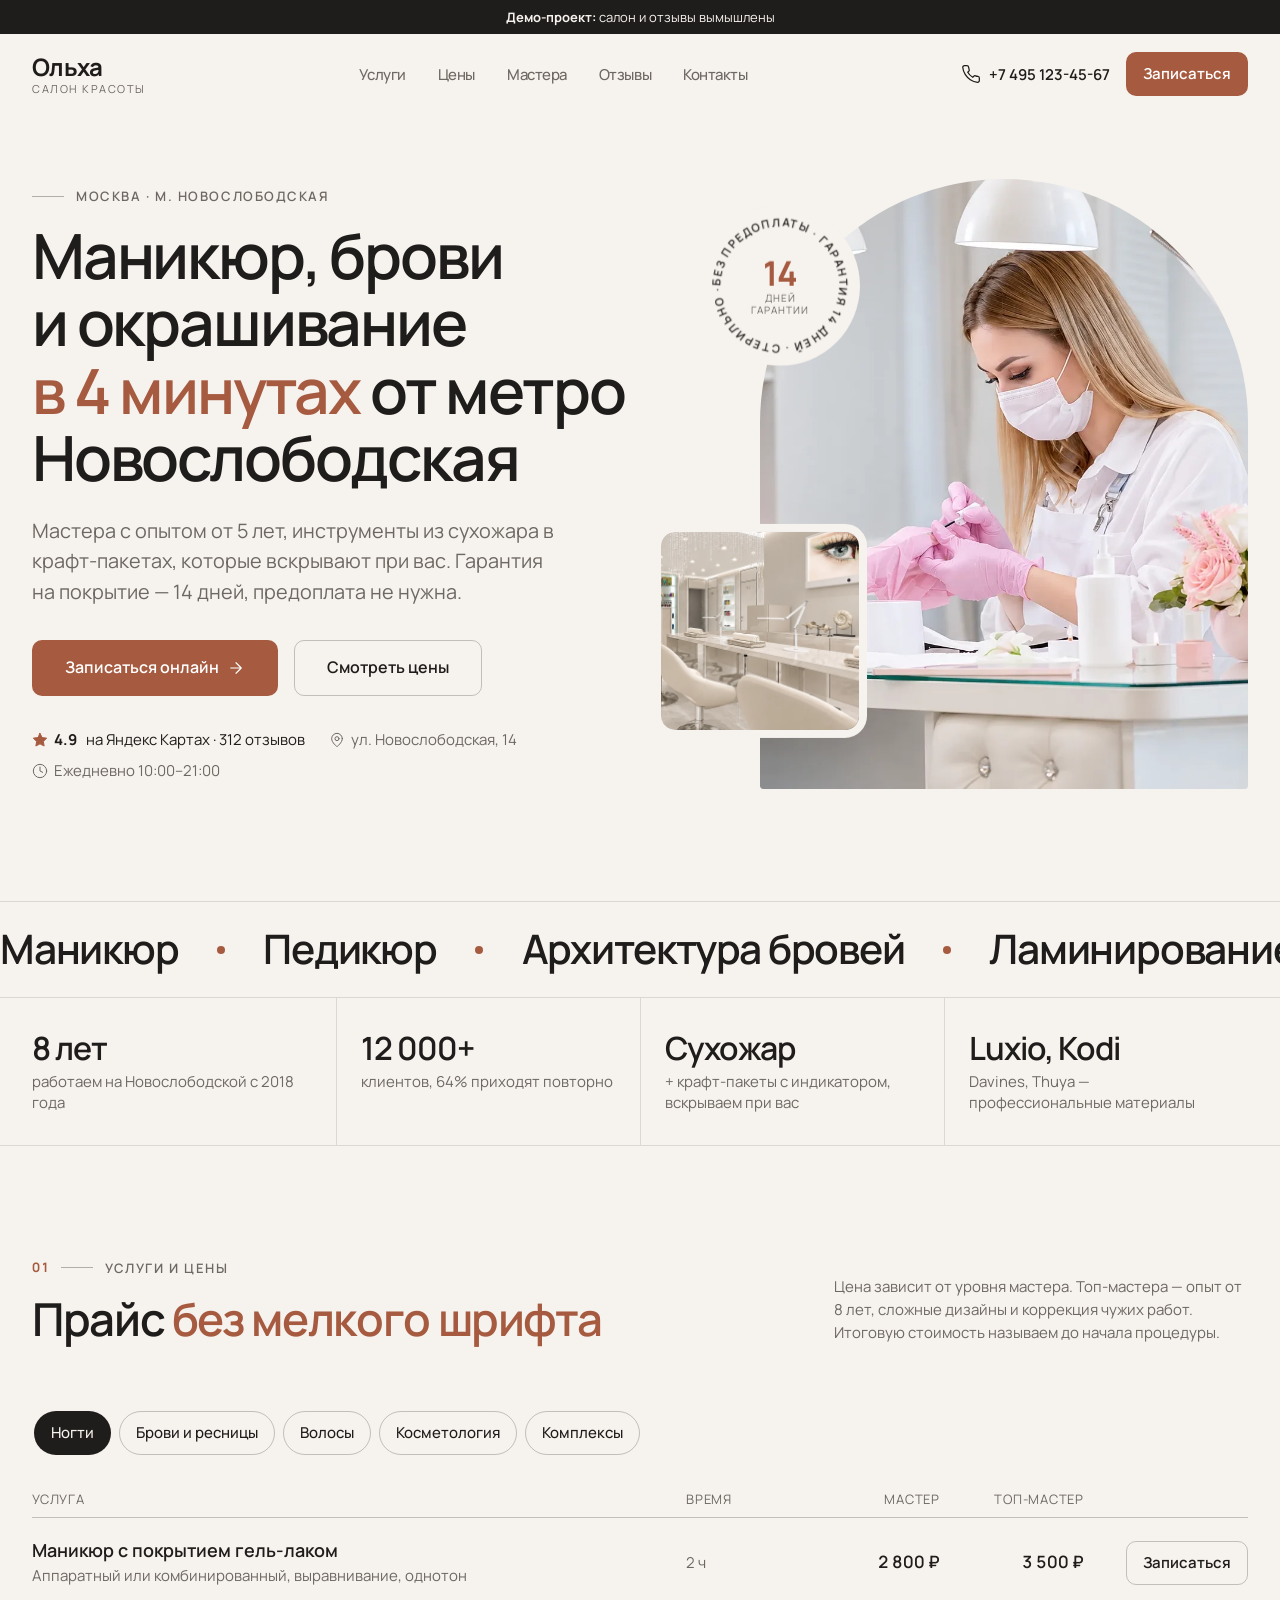
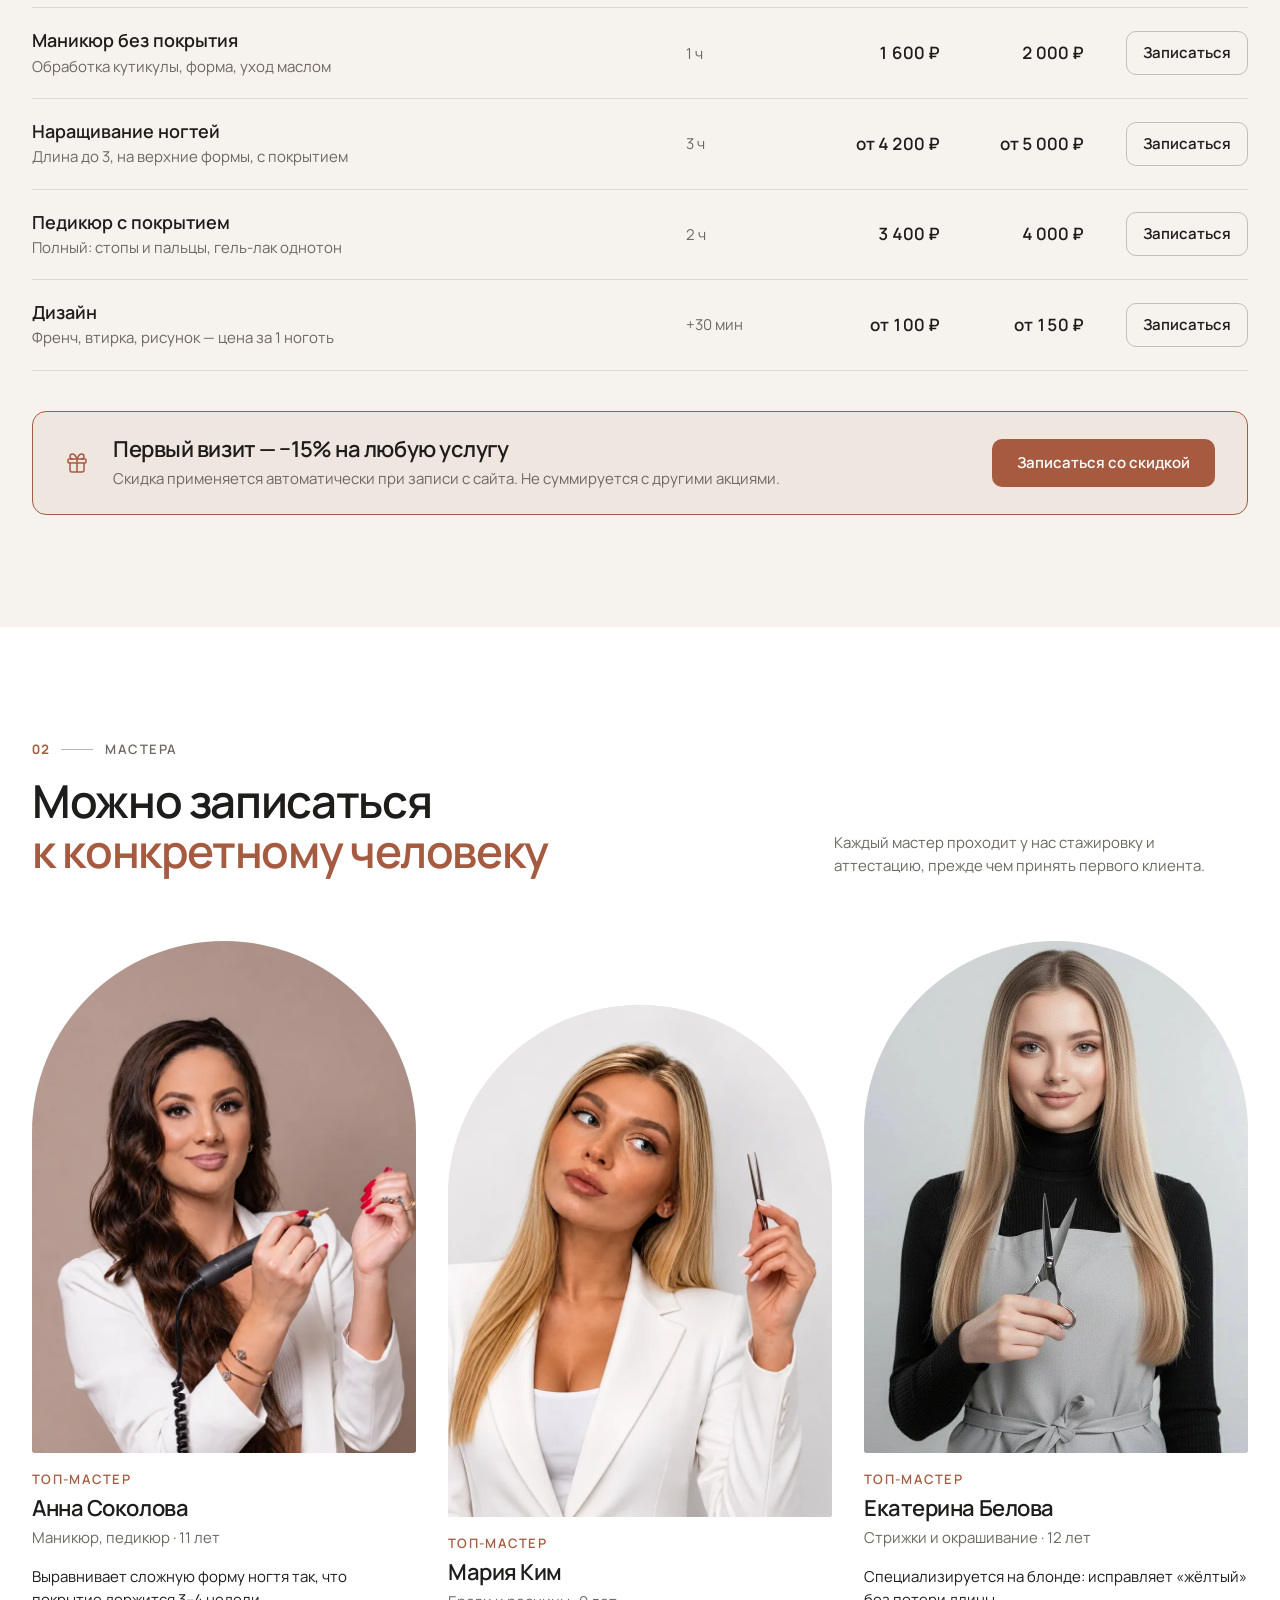
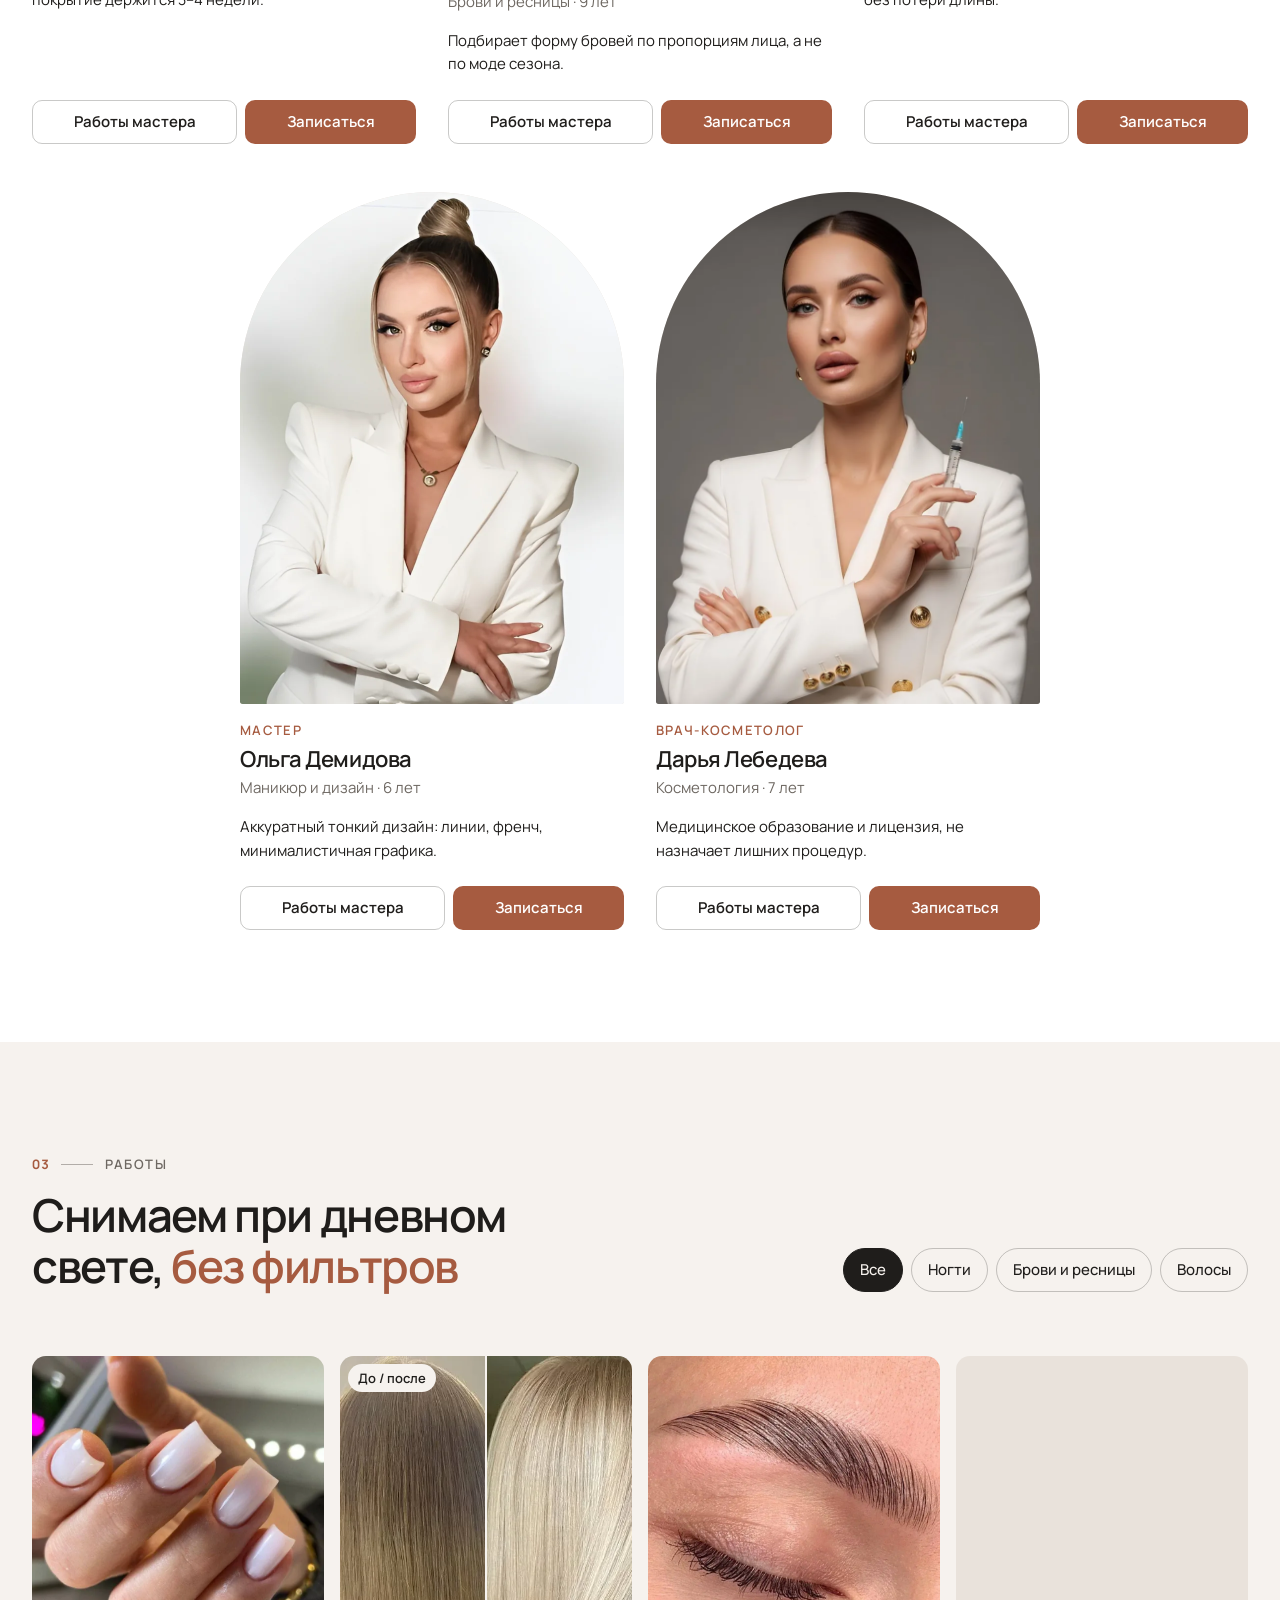
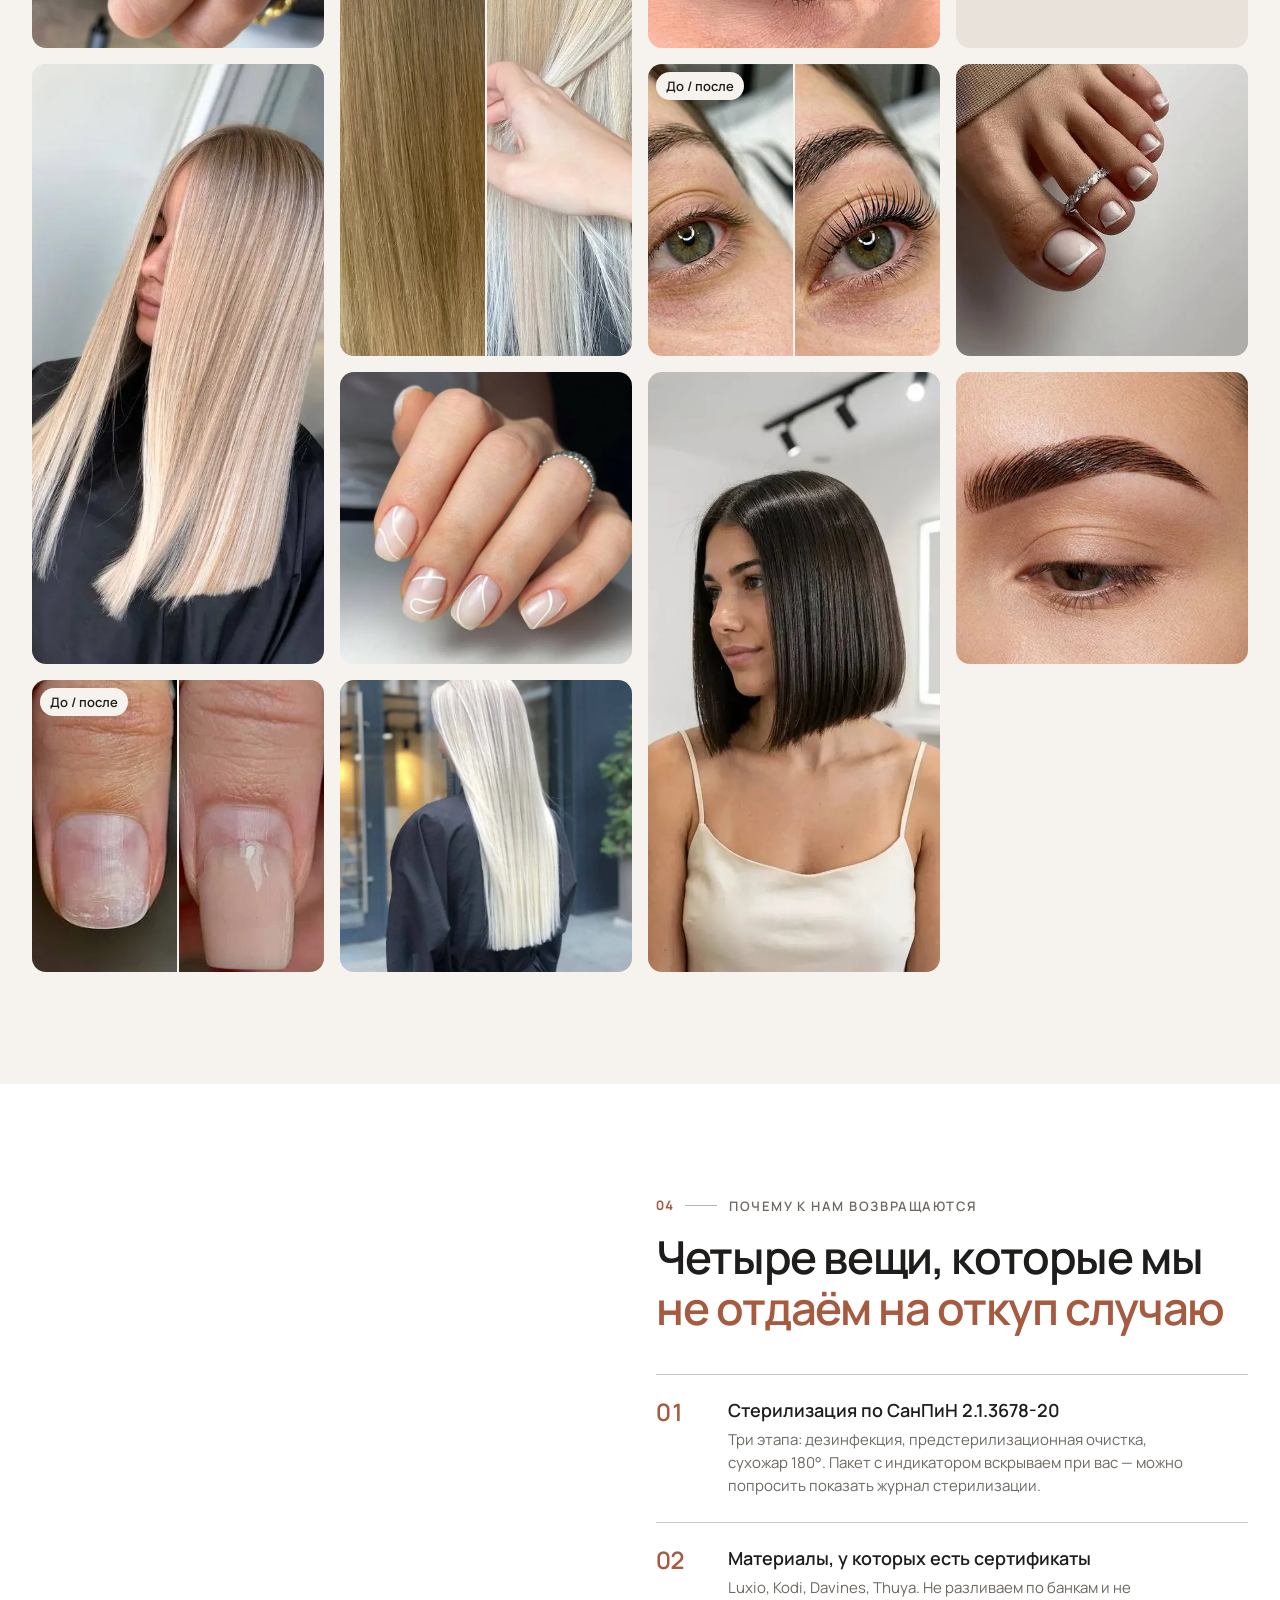
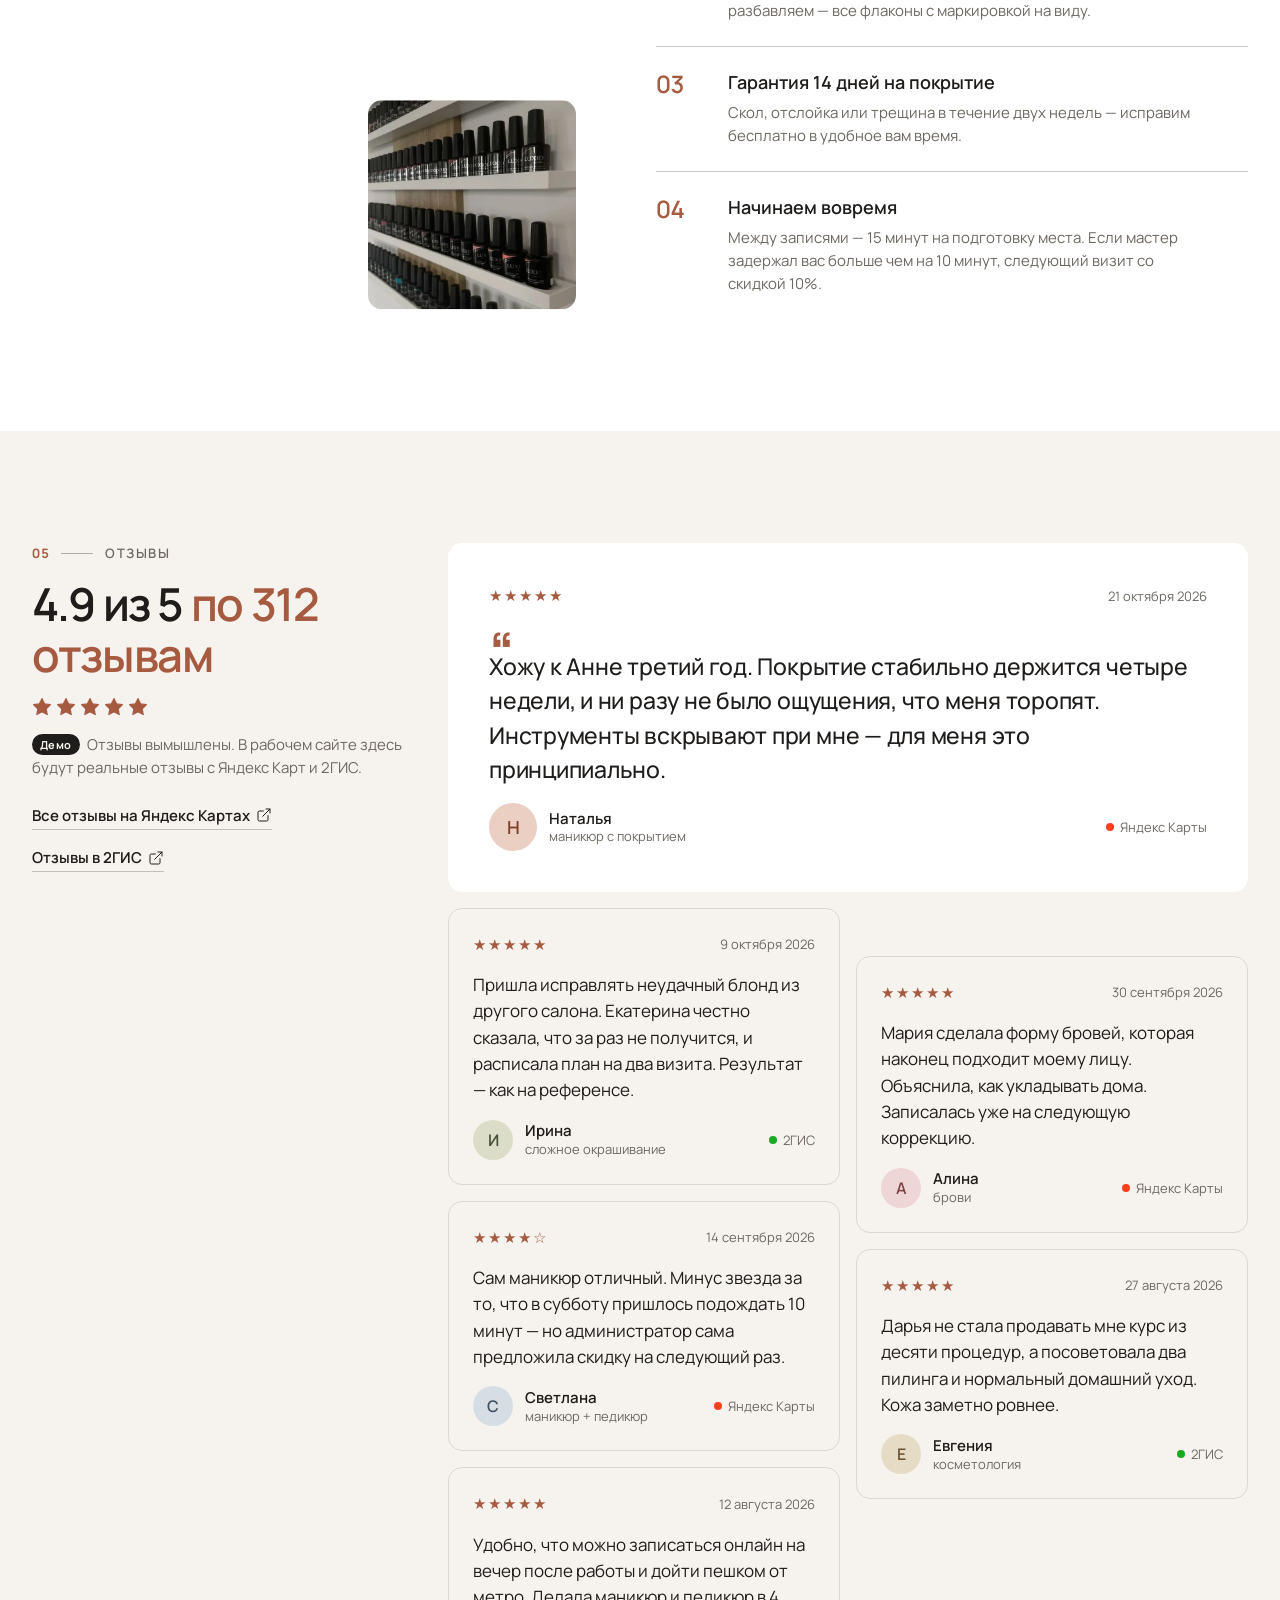
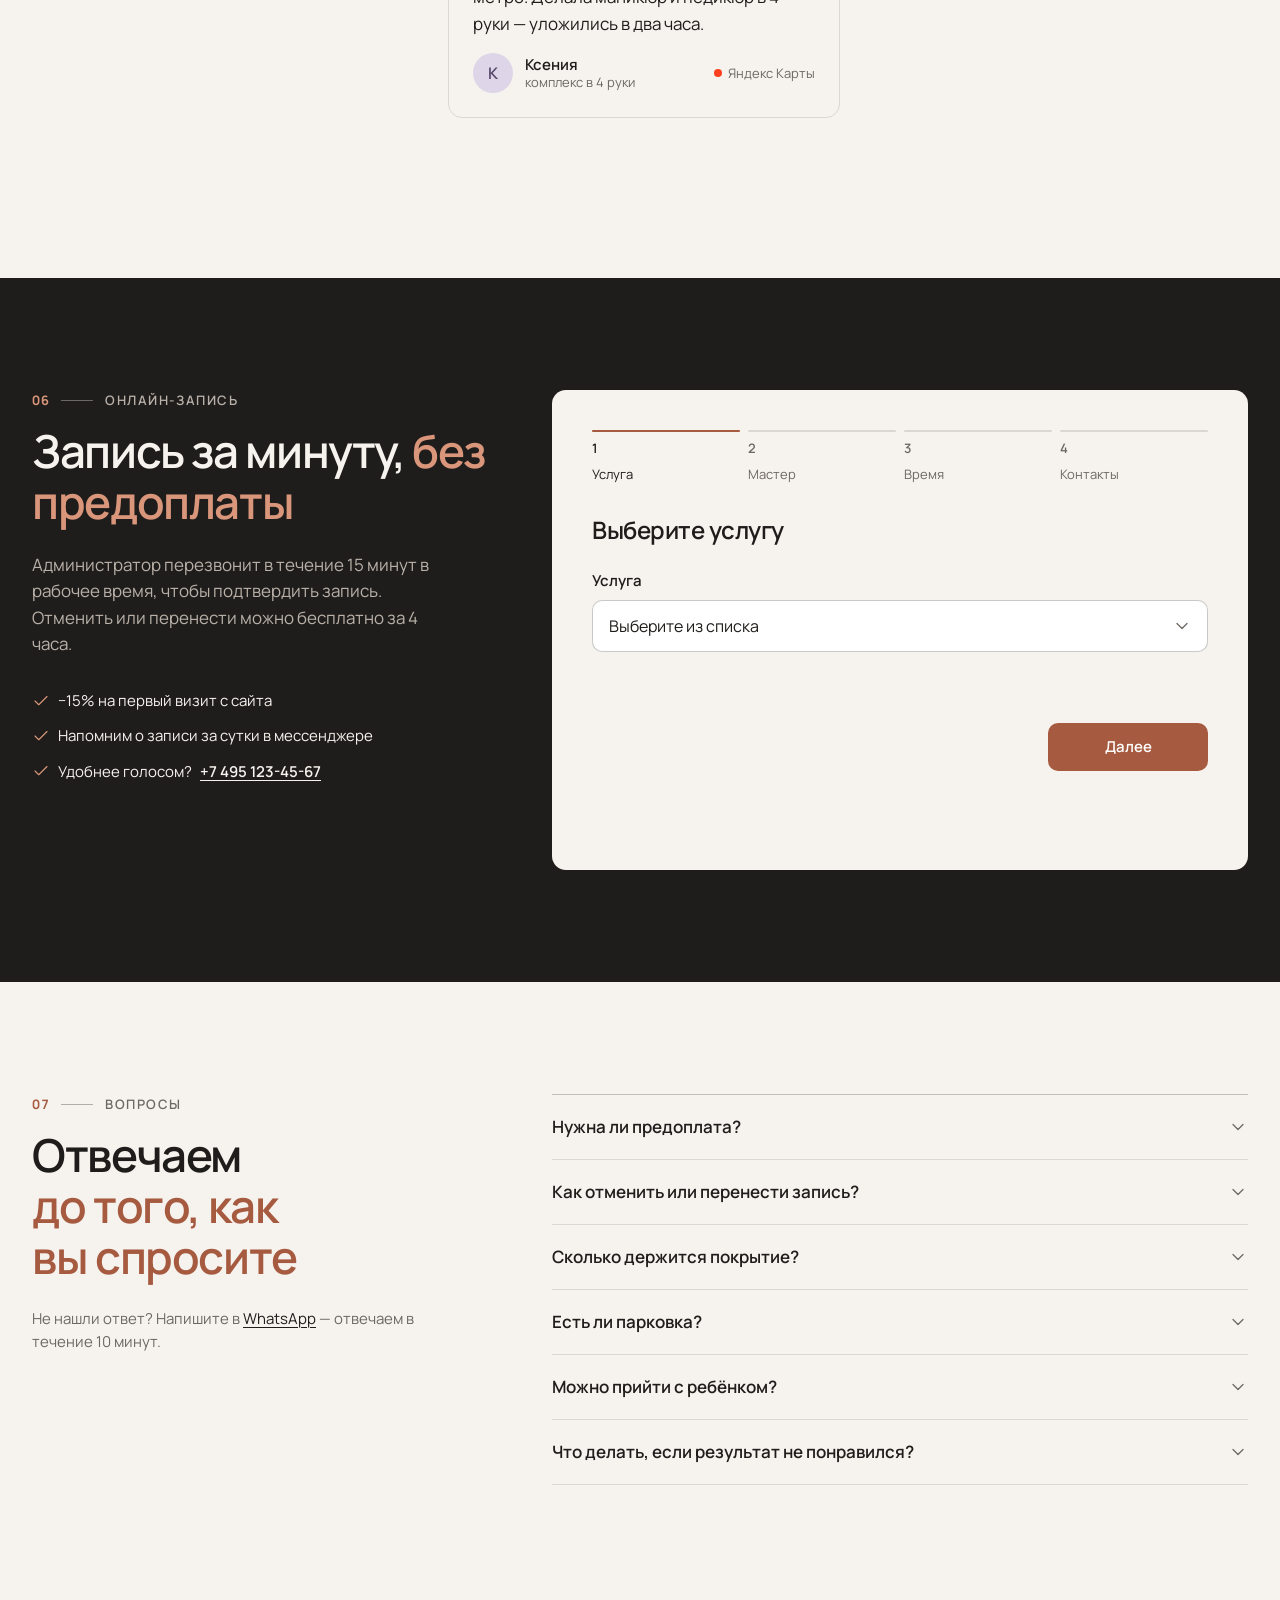
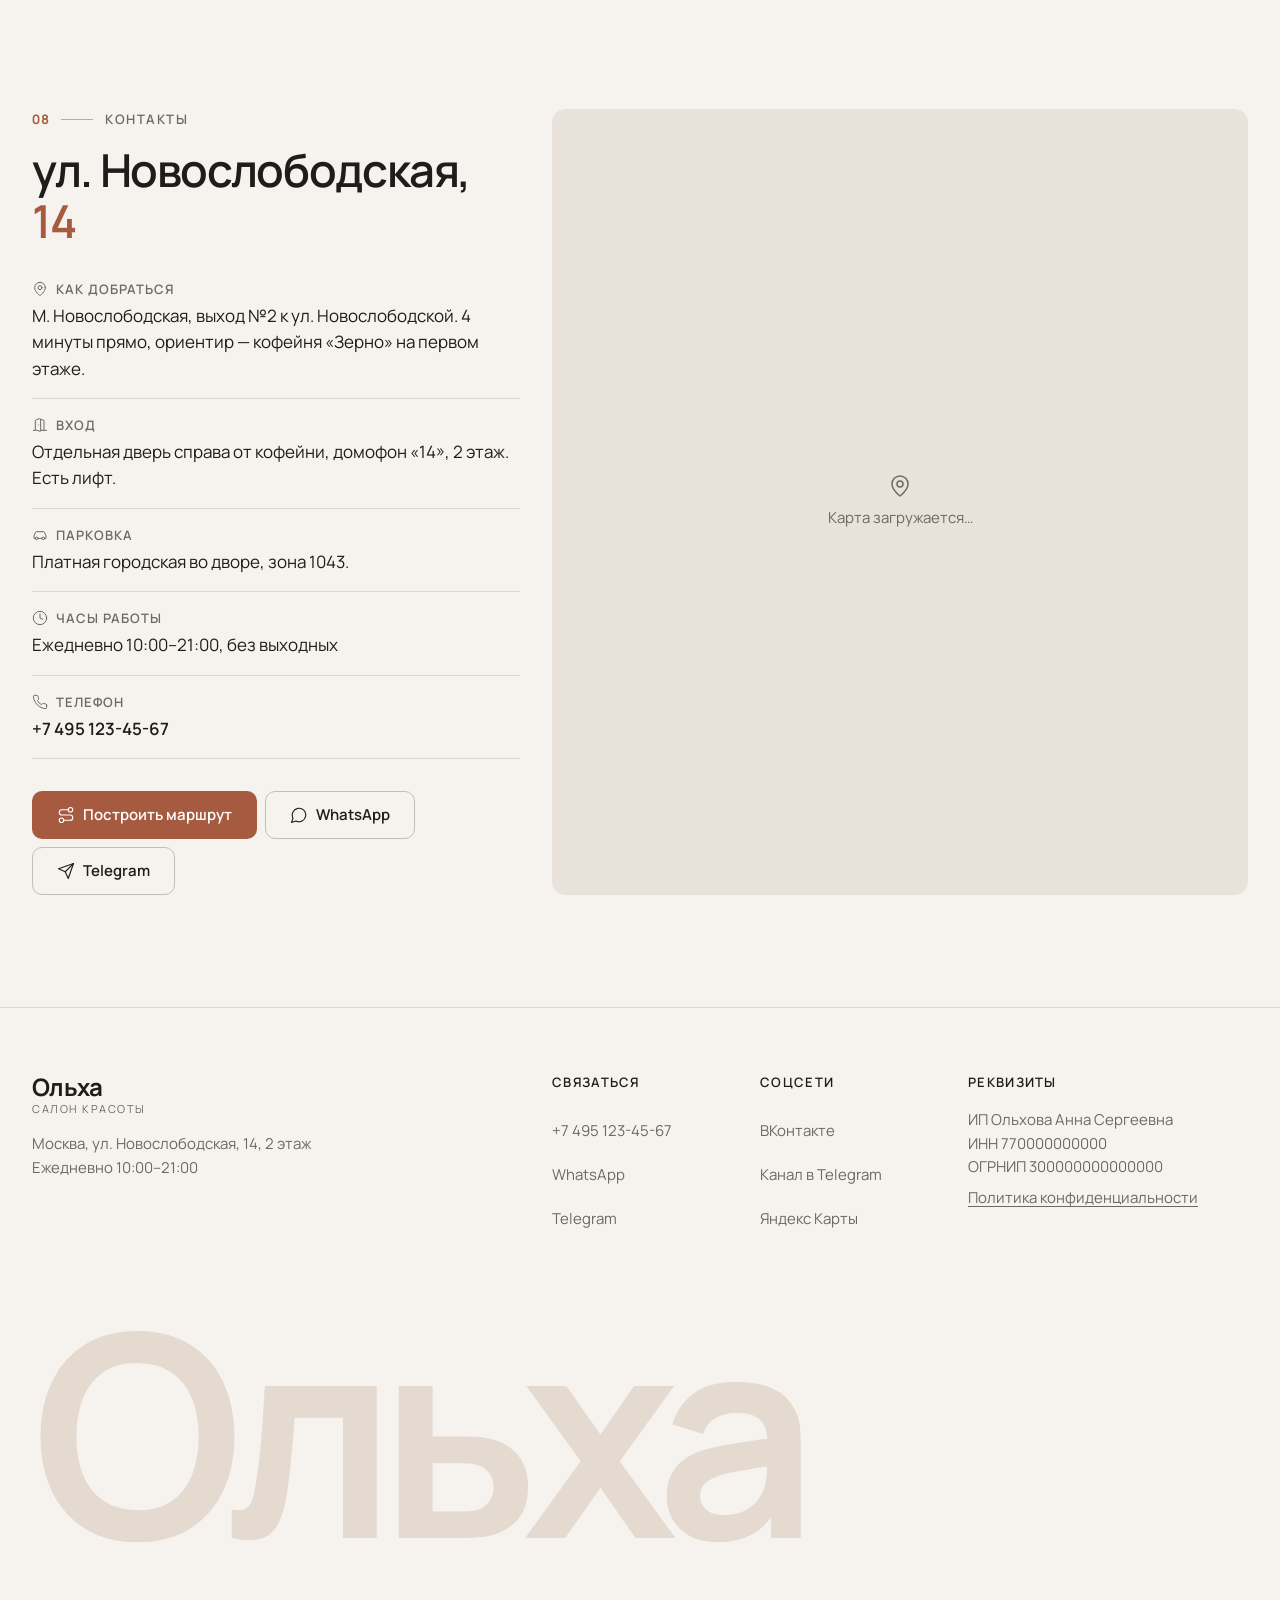
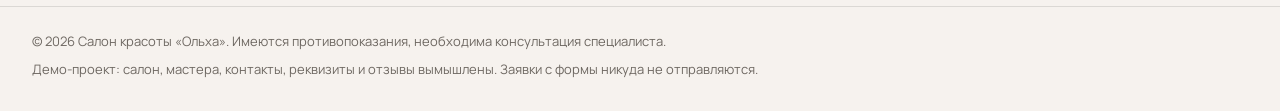
==== commit eb21684c: "Add files via upload" ====
--- a/index.html
+++ b/index.html
@@ -7,6 +7,8 @@
   <meta name="description" content="Маникюр, педикюр, брови, ресницы и окрашивание у м. Новослободская. Стерилизация сухожаром, мастера с опытом от 5 лет, гарантия на покрытие 14 дней. Онлайн-запись без предоплаты.">
   <link rel="canonical" href="https://olha-salon.ru/">
   <meta name="theme-color" content="#F6F2EE">
+  <!-- Демо-проект: убрать noindex, когда сайт будет работать с реальными данными салона -->
+  <meta name="robots" content="noindex, nofollow">
 
   <!-- Open Graph -->
   <meta property="og:type" content="website">
@@ -28,7 +30,7 @@
   <link rel="preconnect" href="https://fonts.gstatic.com" crossorigin>
   <link rel="stylesheet" href="https://fonts.googleapis.com/css2?family=Manrope:wght@400;500;600;700&display=swap">
 
-  <link rel="stylesheet" href="styles.css?v=6">
+  <link rel="stylesheet" href="styles.css?v=7">
 
   <script type="application/ld+json">
   {
@@ -99,6 +101,9 @@
 
   <a class="skip-link" href="#main">Перейти к содержимому</a>
 
+  <!-- Пометка демо-проекта: удалить вместе со стилями .demo-bar при запуске реального сайта -->
+  <p class="demo-bar" role="note"><strong>Демо-проект:</strong> салон и отзывы вымышлены</p>
+
   <!-- ========== 1. Шапка ========== -->
   <header class="header" id="header">
     <div class="container header__inner">
@@ -638,7 +643,7 @@
           <div class="stars" aria-hidden="true">
             <svg class="icon icon--star"><use href="#i-star"/></svg><svg class="icon icon--star"><use href="#i-star"/></svg><svg class="icon icon--star"><use href="#i-star"/></svg><svg class="icon icon--star"><use href="#i-star"/></svg><svg class="icon icon--star"><use href="#i-star"/></svg>
           </div>
-          <p class="reviews__src">Отзывы с Яндекс Карт и 2ГИС. Публикуем без редактирования.</p>
+          <p class="reviews__src"><span class="demo-tag">Демо</span> Отзывы вымышлены. В рабочем сайте здесь будут реальные отзывы с Яндекс Карт и 2ГИС.</p>
           <div class="reviews__links">
             <a class="link-arrow" href="https://yandex.ru/maps/org/olha/0000000000/reviews/" target="_blank" rel="noopener">Все отзывы на Яндекс Картах <svg class="icon" aria-hidden="true"><use href="#i-external"/></svg></a>
             <a class="link-arrow" href="https://2gis.ru/moscow/firm/0000000000/tab/reviews" target="_blank" rel="noopener">Отзывы в 2ГИС <svg class="icon" aria-hidden="true"><use href="#i-external"/></svg></a>
@@ -911,6 +916,7 @@
     <div class="container" aria-hidden="true"><p class="footer__wordmark">Ольха</p></div>
     <div class="container footer__bottom">
       <p>© <span id="year">2026</span> Салон красоты «Ольха». Имеются противопоказания, необходима консультация специалиста.</p>
+      <p class="footer__demo">Демо-проект: салон, мастера, контакты, реквизиты и отзывы вымышлены. Заявки с формы никуда не отправляются.</p>
     </div>
   </footer>
 
@@ -947,6 +953,6 @@
   </dialog>
 
   <!-- При каждом обновлении стилей или скрипта увеличивайте ?v=, чтобы браузеры посетителей не брали старую версию из кэша -->
-  <script src="script.js?v=2" defer></script>
+  <script src="script.js?v=4" defer></script>
 </body>
 </html>
--- a/styles.css
+++ b/styles.css
@@ -1111,6 +1111,18 @@
 .nav__phone { display: inline-flex; align-items: center; min-height: 44px; }
 .icon-btn { flex-shrink: 0; }
 
+/* ---------- Пометка демо-проекта ---------- */
+.demo-bar {
+  margin: 0; padding: 8px var(--gutter); text-align: center;
+  background: var(--c-text); color: var(--c-bg); font-size: var(--fs-xs); line-height: 1.4;
+}
+.demo-bar strong { font-weight: 700; }
+.demo-tag {
+  display: inline-block; padding: 2px 8px; margin-right: 4px; border-radius: 999px;
+  background: var(--c-text); color: var(--c-bg); font-size: 11px; font-weight: 700; letter-spacing: .04em; vertical-align: 1px;
+}
+.footer__demo { margin-top: var(--s-1); }
+
 /* ---------- Для тех, кто отключил анимации ---------- */
 @media (prefers-reduced-motion: reduce) {
   *, *::before, *::after { animation-duration: .01ms !important; animation-iteration-count: 1 !important; transition-duration: .01ms !important; transition-delay: 0s !important; }
